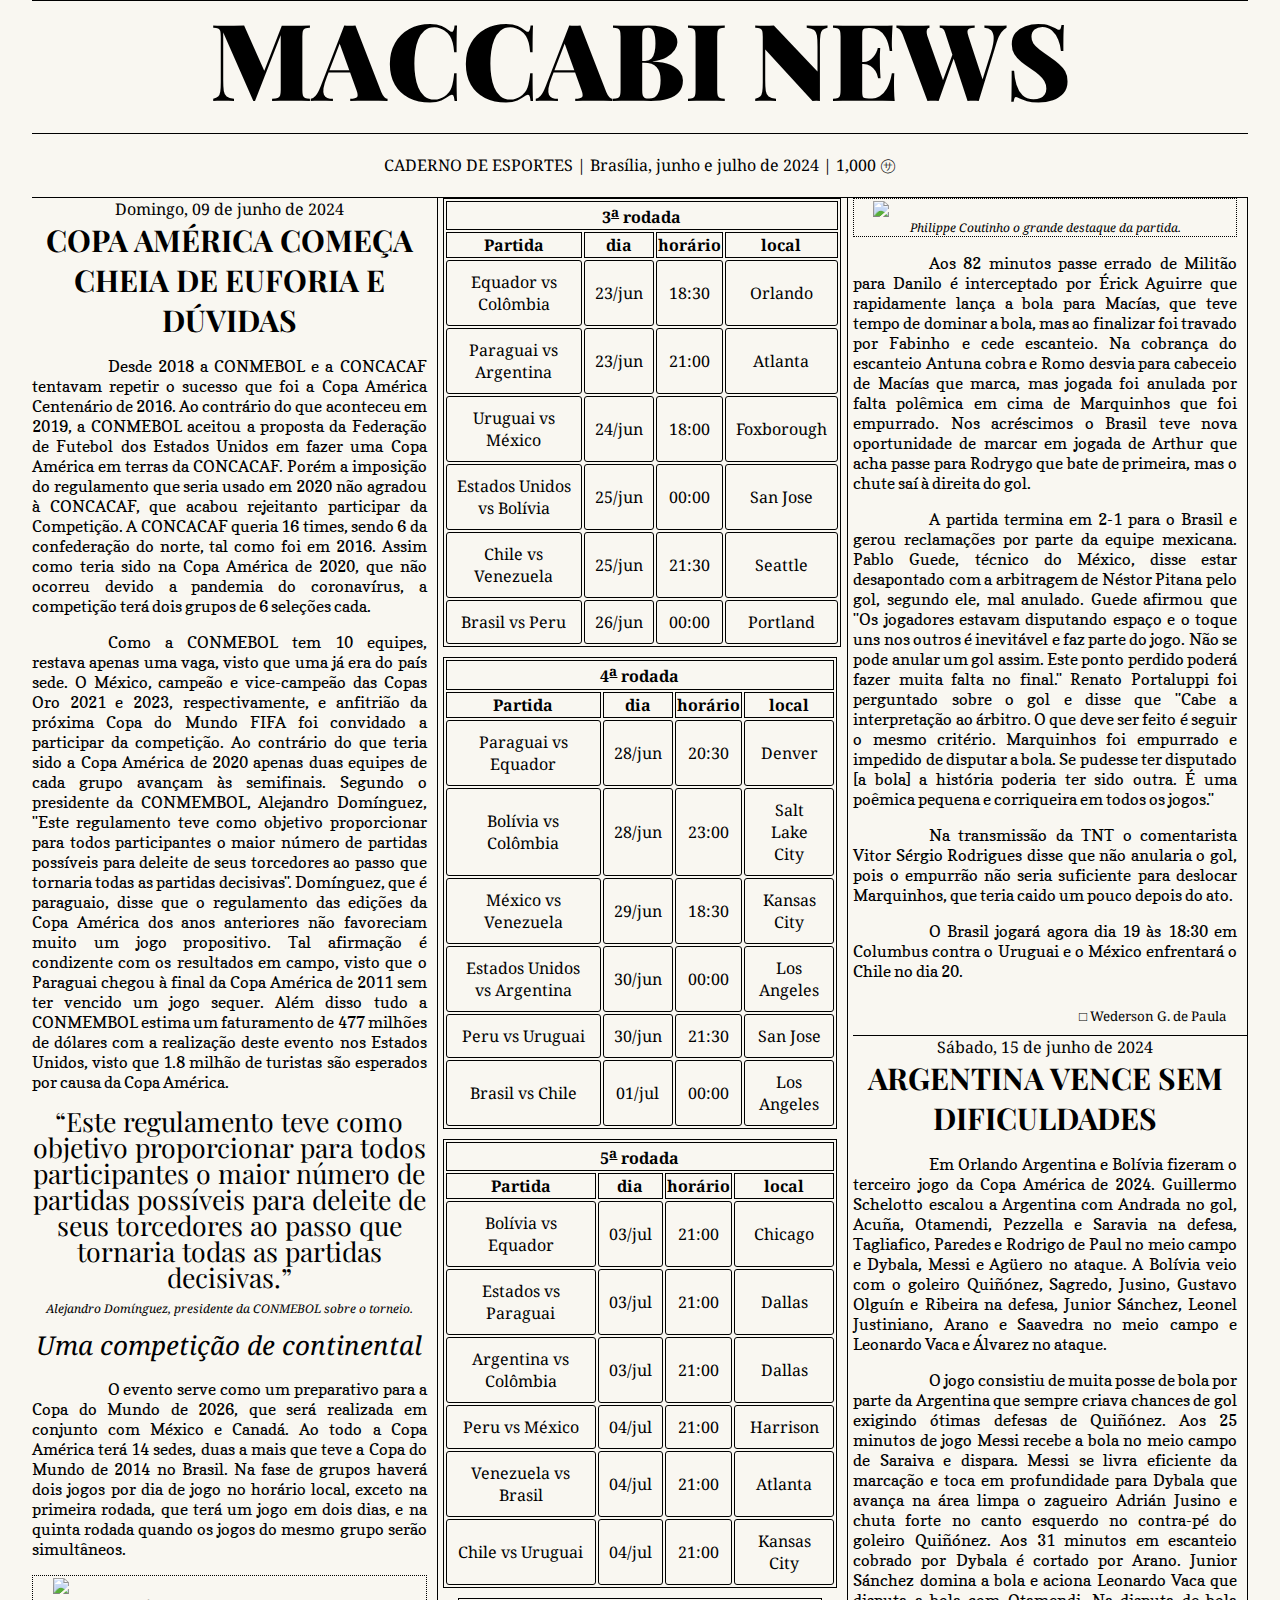
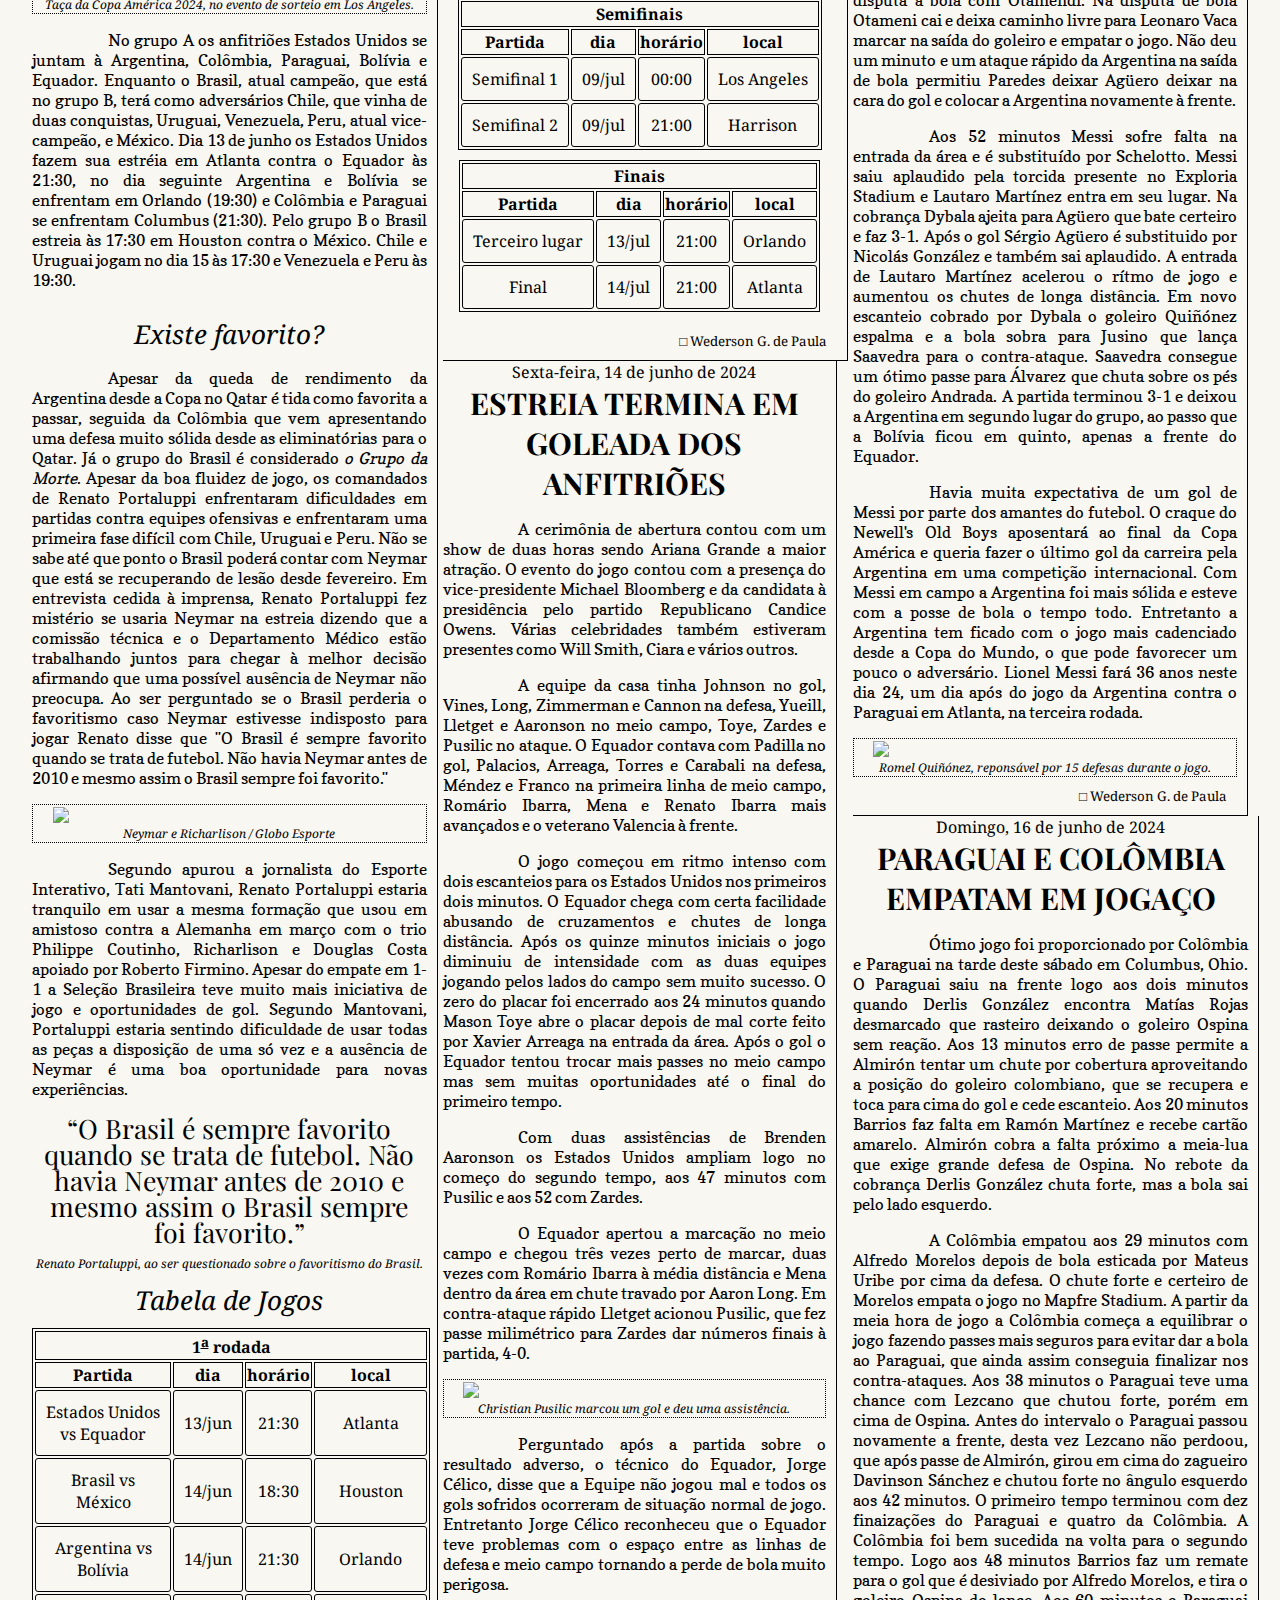
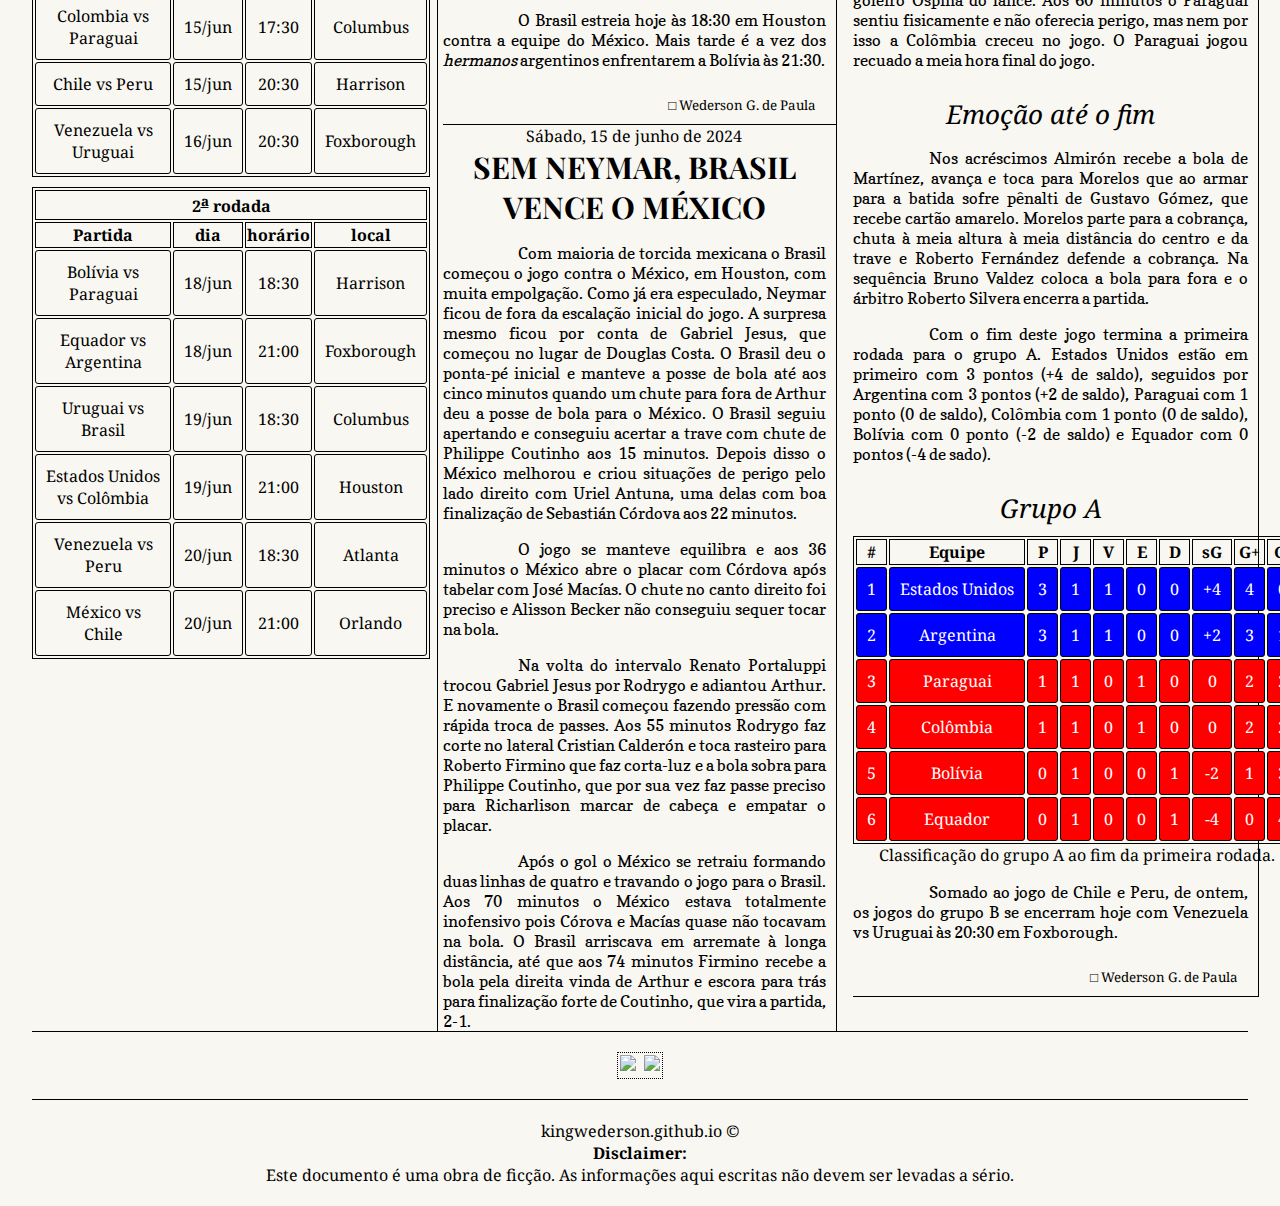
==== ca2024/index.html @ 911c8de2 "Add files via upload" ====
<!DOCTYPE html>
<html lang="pt-br">
<head>
    <meta charset="UTF-8">
    <meta name="viewport" content="width=device-width, initial-scale=1.0">
    <meta property="og:image" content="https://i.imgur.com/dNvrUEH.png">
    <title>Maccabi News</title>
    <link href="https://fonts.googleapis.com/css2?family=Special+Elite&display=swap" rel="stylesheet"><!--Texto Antigo-->
    <link href="https://fonts.googleapis.com/css2?family=Copse&display=swap" rel="stylesheet">
    <link href='https://fonts.googleapis.com/css?family=Playfair+Display:400,700,900,400italic,700italic,900italic|Droid+Serif:400,700,400italic,700italic' rel='stylesheet' type='text/css'>
    <link href="https://fonts.googleapis.com/css2?family=Lobster&display=swap" rel="stylesheet">
    <link href="ca2024.css?id=5" rel="stylesheet">
    <link href="sumula.css?id=2" rel="stylesheet">
    <link href="img.css?id=2" rel="stylesheet">
    <style>
        div#alerta{
            position:fixed;
            top:10%;
            left:5%;
            width:80%;
            font-size:20pt;
            background-color: red;
            font-family:'Arial';
            color:white;
            text-align:center;
            border-radius:20px;
            padding:5%;
        }
        div#caderno{
            columns: 360px;
        }
    </style>
    <link href='https://fonts.googleapis.com/css?family=Playfair+Display:400,700,900,400italic,700italic,900italic|Droid+Serif:400,700,400italic,700italic' rel='stylesheet' type='text/css'>
</head>
<body>
    <div class="nivelsup">
        <header>Maccabi News</header>
    </div>

    <div class="nivelsup">
        CADERNO DE ESPORTES | Brasília, junho e julho de 2024 | 1,000 &#13018;
    </div>

    <div id="alerta">
        Conecte-se a internet para conseguir visualizar corretamente o jornal. Sem conexão com a internet as imagens e estilos não estarão disponíveis.
    </div>

    <div class="nivelsup" id="caderno">
        <!--Copa América começa cheia de euforia e dúvidas-->
        <article>
            <div class="conjunto">
                <span class="date">Domingo, 09 de junho de 2024</span><br>
                <h1>Copa América começa cheia de euforia e dúvidas</h1>
                <p>Desde 2018 a CONMEBOL e a CONCACAF tentavam repetir o sucesso que foi a Copa América Centenário de 2016. Ao contrário do que aconteceu em 2019, a CONMEBOL aceitou a proposta da Federação de Futebol dos Estados Unidos em fazer uma Copa América em terras da CONCACAF. Porém a imposição do regulamento que seria usado em 2020 não agradou à CONCACAF, que acabou rejeitanto participar da Competição. A CONCACAF queria 16 times, sendo 6 da confederação do norte, tal como foi em 2016. Assim como teria sido na Copa América de 2020, que não ocorreu devido a pandemia do coronavírus, a competição terá dois grupos de 6 seleções cada.</p>
            </div>

            <p>Como a CONMEBOL tem 10 equipes, restava apenas uma vaga, visto que uma já era do país sede. O México, campeão e vice-campeão das Copas Oro 2021 e 2023, respectivamente, e anfitrião da próxima Copa do Mundo FIFA foi convidado a participar da competição. Ao contrário do que teria sido a Copa América de 2020 apenas duas equipes de cada grupo avançam às semifinais. Segundo o presidente da CONMEMBOL, Alejandro Domínguez, "Este regulamento teve como objetivo proporcionar para todos participantes o maior número de partidas possíveis para deleite de seus torcedores ao passo que tornaria todas as partidas decisivas". Domínguez, que é paraguaio, disse que o regulamento das edições da Copa América dos anos anteriores não favoreciam muito um jogo propositivo. Tal afirmação é condizente com os resultados em campo, visto que o Paraguai chegou à final da Copa América de 2011 sem ter vencido um jogo sequer. Além disso tudo a CONMEMBOL estima um faturamento de 477 milhões de dólares com a realização deste evento nos Estados Unidos, visto que 1.8 milhão de turistas são esperados por causa da Copa América.</p>
            <figure class="citacao">
                <q>Este regulamento teve como objetivo proporcionar para todos participantes o maior número de partidas possíveis para deleite de seus torcedores ao passo que tornaria todas as partidas decisivas.</q>
                <figcaption>Alejandro Domínguez, presidente da CONMEBOL sobre o torneio.</figcaption>
            </figure>

            <div class="conjunto">
                <h2>Uma competição de continental</h2>
                <p>O evento serve como um preparativo para a Copa do Mundo de 2026, que será realizada em conjunto com México e Canadá. Ao todo a Copa América terá 14 sedes, duas a mais que teve a Copa do Mundo de 2014 no Brasil. Na fase de grupos haverá dois jogos por dia de jogo no horário local, exceto na primeira rodada, que terá um jogo em dois dias, e na quinta rodada quando os jogos do mesmo grupo serão simultâneos.</p>
                    <figure>
                        <img src="https://encrypted-tbn0.gstatic.com/images?q=tbn%3AANd9GcSWKPi_ZiU5P4-3OIOoq5zBlzjet6YCXzhBKgv52qZoZqR9kkI6&usqp=CAU">
                        <figcaption>Taça da Copa América 2024, no evento de sorteio em Los Angeles.</figcaption>
                    </figure>
            </div>

                <p>No grupo A os anfitriões Estados Unidos se juntam à Argentina, Colômbia, Paraguai, Bolívia e Equador. Enquanto o Brasil, atual campeão, que está no grupo B, terá como adversários Chile, que vinha de duas conquistas, Uruguai, Venezuela, Peru, atual vice-campeão, e México. Dia 13 de junho os Estados Unidos fazem sua estréia em Atlanta contra o Equador às 21:30, no dia seguinte Argentina e Bolívia se enfrentam em Orlando (19:30) e Colômbia e Paraguai se enfrentam Columbus (21:30). Pelo grupo B o Brasil estreia às 17:30 em Houston contra o México. Chile e Uruguai jogam no dia 15 às 17:30 e Venezuela e Peru às 19:30.</p>

                <div class="conjunto">
                    <h2>Existe favorito?</h2>
                    <p>Apesar da queda de rendimento da Argentina desde a Copa no Qatar é tida como favorita a passar, seguida da Colômbia que vem apresentando uma defesa muito sólida desde as eliminatórias para o Qatar. Já o grupo do Brasil é considerado <i>o Grupo da Morte</i>. Apesar da boa fluidez de jogo, os comandados de Renato Portaluppi enfrentaram dificuldades em partidas contra equipes ofensivas e enfrentaram uma primeira fase difícil com Chile, Uruguai e Peru. Não se sabe até que ponto o Brasil poderá contar com Neymar que está se recuperando de lesão desde fevereiro. Em entrevista cedida à imprensa, Renato Portaluppi fez mistério se usaria Neymar na estreia dizendo que a comissão técnica e o Departamento Médico estão trabalhando juntos para chegar à melhor decisão afirmando que uma possível ausência de Neymar não preocupa. Ao ser perguntado se o Brasil perderia o favoritismo caso Neymar estivesse indisposto para jogar Renato disse que "O Brasil é sempre favorito quando se trata de futebol. Não havia Neymar antes de 2010 e mesmo assim o Brasil sempre foi favorito."</p>
                </div>
                
                <figure>
                    <img src="https://s2.glbimg.com/2GNQzn5QmTvwxjo2Qdvzfq_zQQw=/0x0:1297x1716/984x0/smart/filters:strip_icc()/s.glbimg.com/es/ge/f/original/2018/11/21/2018-11-20t202917z_344993060_rc196e94a540_rtrmadp_3_soccer-friendly-bra-cmr.jpg">
                    <figcaption>Neymar e Richarlison / Globo Esporte</figcaption>
                </figure>
                <p>Segundo apurou a jornalista do Esporte Interativo, Tati Mantovani, Renato Portaluppi estaria tranquilo em usar a mesma formação que usou em amistoso contra a Alemanha em março com o trio Philippe Coutinho, Richarlison e Douglas Costa apoiado por Roberto Firmino. Apesar do empate em 1-1 a Seleção Brasileira teve muito mais iniciativa de jogo e oportunidades de gol. Segundo Mantovani, Portaluppi estaria sentindo dificuldade de usar todas as peças a disposição de uma só vez e a ausência de Neymar é uma boa oportunidade para novas experiências.</p>
                <figure class="citacao">
                    <q>O Brasil é sempre favorito quando se trata de futebol. Não havia Neymar antes de 2010 e mesmo assim o Brasil sempre foi favorito.</q>
                    <figcaption>Renato Portaluppi, ao ser questionado sobre o favoritismo do Brasil.</figcaption>
                </figure>
                <h2>Tabela de Jogos</h2>
                <table>
                    <tr>
                        <th colspan="6">1<sup><u>a</u></sup> rodada</th>
                    </tr>
                    <tr>
                        <th>
                            Partida
                        </th>
                        <th>
                            dia
                        </th>
                        <th>
                            horário
                        </th>
                        <th>
                            local
                        </th>
                    </tr>
                    <tr>
                        <td title="4-0">
                            Estados&nbsp;Unidos vs Equador
                        </td>
                        <td>
                            13/jun
                        </td>
                        <td>
                            21:30
                        </td>
                        <td>
                            Atlanta
                        </td>
                    </tr>
                    <tr>
                        <td title="2-1">
                            Brasil vs México
                        </td>
                        <td>
                            14/jun
                        </td>
                        <td>
                            18:30
                        </td>
                        <td>
                            Houston
                        </td>
                    </tr>
                    <tr>
                        <td title="3-1">
                            Argentina vs Bolívia
                        </td>
                        <td>
                            14/jun
                        </td>
                        <td>
                            21:30
                        </td>
                        <td>
                            Orlando
                        </td>
                    </tr>
                    <tr>
                        <td title="2-2">
                            Colombia vs Paraguai
                        </td>
                        <td>
                            15/jun
                        </td>
                        <td>
                            17:30
                        </td>
                        <td>
                            Columbus
                        </td>
                    </tr>
                    <tr>
                        <td>
                            Chile vs Peru
                        </td>
                        <td>
                            15/jun
                        </td>
                        <td>
                            20:30
                        </td>
                        <td>
                            Harrison
                        </td>
                    </tr>
                    <tr>
                        <td>
                            Venezuela vs Uruguai
                        </td>
                        <td>
                            16/jun
                        </td>
                        <td>
                            20:30
                        </td>
                        <td>
                            Foxborough
                        </td>
                    </tr>
                </table>

                <table>
                    <tr>
                        <th colspan="6">2<sup><u>a</u></sup> rodada</th>
                    </tr>
                    <tr>
                        <th>
                            Partida
                        </th>
                        <th>
                            dia
                        </th>
                        <th>
                            horário
                        </th>
                        <th>
                            local
                        </th>
                    </tr>
                    <tr>
                        <td>
                            Bolívia vs Paraguai
                        </td>
                        <td>
                            18/jun
                        </td>
                        <td>
                            18:30
                        </td>
                        <td>
                            Harrison
                        </td>
                    </tr>
                    <tr>
                        <td>
                            Equador vs Argentina
                        </td>
                        <td>
                            18/jun
                        </td>
                        <td>
                            21:00
                        </td>
                        <td>
                            Foxborough
                        </td>
                    </tr>
                    <tr>
                        <td>
                            Uruguai vs Brasil
                        </td>
                        <td>
                            19/jun
                        </td>
                        <td>
                            18:30
                        </td>
                        <td>
                            Columbus
                        </td>
                    </tr>
                    <tr>
                        <td>
                            Estados&nbsp;Unidos vs Colômbia
                        </td>
                        <td>
                            19/jun
                        </td>
                        <td>
                            21:00
                        </td>
                        <td>
                            Houston
                        </td>
                    </tr>
                    <tr>
                        <td>
                            Venezuela vs Peru
                        </td>
                        <td>
                            20/jun
                        </td>
                        <td>
                            18:30
                        </td>
                        <td>
                            Atlanta
                        </td>
                    </tr>
                    <tr>
                        <td>
                            México vs Chile
                        </td>
                        <td>
                            20/jun
                        </td>
                        <td>
                            21:00
                        </td>
                        <td>
                            Orlando
                        </td>
                    </tr>
                </table>

                <table>
                    <tr>
                        <th colspan="6">3<sup><u>a</u></sup> rodada</th>
                    </tr>
                    <tr>
                        <th>
                            Partida
                        </th>
                        <th>
                            dia
                        </th>
                        <th>
                            horário
                        </th>
                        <th>
                            local
                        </th>
                    </tr>
                    <tr>
                        <td>
                            Equador vs Colômbia
                        </td>
                        <td>
                            23/jun
                        </td>
                        <td>
                            18:30
                        </td>
                        <td>
                            Orlando
                        </td>
                    </tr>
                    <tr>
                        <td>
                            Paraguai vs Argentina
                        </td>
                        <td>
                            23/jun
                        </td>
                        <td>
                            21:00
                        </td>
                        <td>
                            Atlanta
                        </td>
                    </tr>
                    <tr>
                        <td>
                            Uruguai vs México
                        </td>
                        <td>
                            24/jun
                        </td>
                        <td>
                            18:00
                        </td>
                        <td>
                            Foxborough
                        </td>
                    </tr>
                    <tr>
                        <td>
                            Estados&nbsp;Unidos vs Bolívia
                        </td>
                        <td>
                            25/jun
                        </td>
                        <td>
                            00:00
                        </td>
                        <td>
                            San Jose
                        </td>
                    </tr>
                    <tr>
                        <td>
                            Chile vs Venezuela
                        </td>
                        <td>
                            25/jun
                        </td>
                        <td>
                            21:30
                        </td>
                        <td>
                            Seattle
                        </td>
                    </tr>
                    <tr>
                        <td>
                            Brasil vs Peru
                        </td>
                        <td>
                            26/jun
                        </td>
                        <td>
                            00:00
                        </td>
                        <td>
                            Portland
                        </td>
                    </tr>
                </table>

                <table>
                    <tr>
                        <th colspan="6">4<sup><u>a</u></sup> rodada</th>
                    </tr>
                    <tr>
                        <th>
                            Partida
                        </th>
                        <th>
                            dia
                        </th>
                        <th>
                            horário
                        </th>
                        <th>
                            local
                        </th>
                    </tr>
                    <tr>
                        <td>
                            Paraguai vs Equador
                        </td>
                        <td>
                            28/jun
                        </td>
                        <td>
                            20:30
                        </td>
                        <td>
                            Denver
                        </td>
                    </tr>
                    <tr>
                        <td>
                            Bolívia vs Colômbia
                        </td>
                        <td>
                            28/jun
                        </td>
                        <td>
                            23:00
                        </td>
                        <td>
                            Salt Lake City
                        </td>
                    </tr>
                    <tr>
                        <td>
                            México vs Venezuela
                        </td>
                        <td>
                            29/jun
                        </td>
                        <td>
                            18:30
                        </td>
                        <td>
                            Kansas City
                        </td>
                    </tr>
                    <tr>
                        <td>
                            Estados&nbsp;Unidos vs Argentina
                        </td>
                        <td>
                            30/jun
                        </td>
                        <td>
                            00:00
                        </td>
                        <td>
                            Los Angeles
                        </td>
                    </tr>
                    <tr>
                        <td>
                            Peru vs Uruguai
                        </td>
                        <td>
                            30/jun
                        </td>
                        <td>
                            21:30
                        </td>
                        <td>
                            San Jose
                        </td>
                    </tr>
                    <tr>
                        <td>
                            Brasil vs Chile
                        </td>
                        <td>
                            01/jul
                        </td>
                        <td>
                            00:00
                        </td>
                        <td>
                            Los Angeles
                        </td>
                    </tr>
                </table>

                <table>
                    <tr>
                        <th colspan="6">5<sup><u>a</u></sup> rodada</th>
                    </tr>
                    <tr>
                        <th>
                            Partida
                        </th>
                        <th>
                            dia
                        </th>
                        <th>
                            horário
                        </th>
                        <th>
                            local
                        </th>
                    </tr>
                    <tr>
                        <td>
                            Bolívia vs Equador
                        </td>
                        <td>
                            03/jul
                        </td>
                        <td>
                            21:00
                        </td>
                        <td>
                            Chicago
                        </td>
                    </tr>
                    <tr>
                        <td>
                            Estados&nbsp;vs Paraguai
                        </td>
                        <td>
                            03/jul
                        </td>
                        <td>
                            21:00
                        </td>
                        <td>
                            Dallas
                        </td>
                    </tr>
                    <tr>
                        <td>
                            Argentina vs Colômbia
                        </td>
                        <td>
                            03/jul
                        </td>
                        <td>
                            21:00
                        </td>
                        <td>
                            Dallas
                        </td>
                    </tr>
                    <tr>
                        <td>
                            Peru vs México
                        </td>
                        <td>
                            04/jul
                        </td>
                        <td>
                            21:00
                        </td>
                        <td>
                            Harrison
                        </td>
                    </tr>
                    <tr>
                        <td>
                            Venezuela vs Brasil
                        </td>
                        <td>
                            04/jul
                        </td>
                        <td>
                            21:00
                        </td>
                        <td>
                            Atlanta
                        </td>
                    </tr>
                    <tr>
                        <td>
                            Chile vs Uruguai
                        </td>
                        <td>
                            04/jul
                        </td>
                        <td>
                            21:00
                        </td>
                        <td>
                            Kansas City
                        </td>
                    </tr>
                </table>

                <table>
                    <tr>
                        <th colspan="6">Semifinais</th>
                    </tr>
                    <tr>
                        <th>
                            Partida
                        </th>
                        <th>
                            dia
                        </th>
                        <th>
                            horário
                        </th>
                        <th>
                            local
                        </th>
                    </tr>
                    <tr>
                        <td>
                            Semifinal 1
                        </td>
                        <td>
                            09/jul
                        </td>
                        <td>
                            00:00
                        </td>
                        <td>
                            Los Angeles
                        </td>
                    </tr>
                    <tr>
                        <td>
                            Semifinal 2
                        </td>
                        <td>
                            09/jul
                        </td>
                        <td>
                            21:00
                        </td>
                        <td>
                            Harrison
                        </td>
                    </tr>
                </table>

                <table>
                    <tr>
                        <th colspan="6">Finais</th>
                    </tr>
                    <tr>
                        <th>
                            Partida
                        </th>
                        <th>
                            dia
                        </th>
                        <th>
                            horário
                        </th>
                        <th>
                            local
                        </th>
                    </tr>
                    <tr>
                        <td>
                            Terceiro lugar
                        </td>
                        <td>
                            13/jul
                        </td>
                        <td>
                            21:00
                        </td>
                        <td>
                            Orlando
                        </td>
                    </tr>
                    <tr>
                        <td>
                            Final
                        </td>
                        <td>
                            14/jul
                        </td>
                        <td>
                            21:00
                        </td>
                        <td>
                            Atlanta
                        </td>
                    </tr>
                </table>
                <assina>&square; Wederson G. de Paula</assina>
            
        </article>
        
        <!--Estreia termina em goleada para os anfitriões-->
        <article>
            <div class="conjunto">
                <span class="date">Sexta-feira, 14 de junho de 2024</span><br>
                <h1>Estreia termina em goleada dos anfitriões</h1>
                <p>A cerimônia de abertura contou com um show de duas horas sendo Ariana Grande a maior atração. O evento do jogo contou com a presença do vice-presidente Michael Bloomberg e da candidata à presidência pelo partido Republicano Candice Owens. Várias celebridades também estiveram presentes como Will Smith, Ciara e vários outros.</p>
            </div>
            <p>A equipe da casa tinha Johnson no gol, Vines, Long, Zimmerman e Cannon na defesa, Yueill, Lletget e Aaronson no meio campo, Toye, Zardes e Pusilic no ataque. O Equador contava com Padilla no gol, Palacios, Arreaga, Torres e Carabali na defesa, Méndez e Franco na primeira linha de meio campo, Romário Ibarra, Mena e Renato Ibarra mais avançados e o veterano Valencia à frente.</p>
            <p>O jogo começou em ritmo intenso com dois escanteios para os Estados Unidos nos primeiros dois minutos. O Equador chega com certa facilidade abusando de cruzamentos e chutes de longa distância. Após os quinze minutos iniciais o jogo diminuiu de intensidade com as duas equipes jogando pelos lados do campo sem muito sucesso. O zero do placar foi encerrado aos 24 minutos quando Mason Toye abre o placar depois de mal corte feito por Xavier Arreaga na entrada da área. Após o gol o Equador tentou trocar mais passes no meio campo mas sem muitas oportunidades até o final do primeiro tempo.</p>
            <p>Com duas assistências de Brenden Aaronson os Estados Unidos ampliam logo no começo do segundo tempo, aos 47 minutos com Pusilic e aos 52 com Zardes.</p>
            <p>O Equador apertou a marcação no meio campo e chegou três vezes perto de marcar, duas vezes com Romário Ibarra à média distância e Mena dentro da área em chute travado por Aaron Long. Em contra-ataque rápido Lletget acionou Pusilic, que fez passe milimétrico para Zardes dar números finais à partida, 4-0.</p>
            <figure>
                <img src="https://gmsrp.cachefly.net/images/19/03/23/ebe920260b04a564fc29164418af4e96/690.jpg">
                <figcaption>Christian Pusilic marcou um gol e deu uma assistência.</figcaption>
            </figure>
            <p>Perguntado após a partida sobre o resultado adverso, o técnico do Equador, Jorge Célico, disse que a Equipe não jogou mal e todos os gols sofridos ocorreram de situação normal de jogo. Entretanto Jorge Célico reconheceu que o Equador teve problemas com o espaço entre as linhas de defesa e meio campo tornando a perde de bola muito perigosa.</p>
            <p>O Brasil estreia hoje às 18:30 em Houston contra a equipe do México. Mais tarde é a vez dos <i>hermanos</i> argentinos enfrentarem a Bolívia às 21:30.</p>
            <assina>&square; Wederson G. de Paula</assina>
        </article>
        
        <!--Sem Neymar, Brasil vence o México-->
        <article>
            <div class="conjunto">
                <span class="date">Sábado, 15 de junho de 2024</span><br>
                <h1>Sem Neymar, Brasil vence o México</h1>
                <p>Com maioria de torcida mexicana o Brasil começou o jogo contra o México, em Houston, com muita empolgação. Como já era especulado, Neymar ficou de fora da escalação inicial do jogo. A surpresa mesmo ficou por conta de Gabriel Jesus, que começou no lugar de Douglas Costa. O Brasil deu o ponta-pé inicial e manteve a posse de bola até aos cinco minutos quando um chute para fora de Arthur deu a posse de bola para o México. O Brasil seguiu apertando e conseguiu acertar a trave com chute de Philippe Coutinho aos 15 minutos. Depois disso o México melhorou e criou situações de perigo pelo lado direito com Uriel Antuna, uma delas com boa finalização de Sebastián Córdova aos 22 minutos.</p>
            </div>
                <p>O jogo se manteve equilibra e aos 36 minutos o México abre o placar com Córdova após tabelar com José Macías. O chute no canto direito foi preciso e Alisson Becker não conseguiu sequer tocar na bola.</p>
                <p>Na volta do intervalo Renato Portaluppi trocou Gabriel Jesus por Rodrygo e adiantou Arthur. E novamente o Brasil começou fazendo pressão com rápida troca de passes. Aos 55 minutos Rodrygo faz corte no lateral Cristian Calderón e toca rasteiro para Roberto Firmino que faz corta-luz e a bola sobra para Philippe Coutinho, que por sua vez faz passe preciso para Richarlison marcar de cabeça e empatar o placar.</p>
                <p>Após o gol o México se retraiu formando duas linhas de quatro e travando o jogo para o Brasil. Aos 70 minutos o México estava totalmente inofensivo pois Córova e Macías quase não tocavam na bola. O Brasil arriscava em arremate à longa distância, até que aos 74 minutos Firmino recebe a bola pela direita vinda de Arthur e escora para trás para finalização forte de Coutinho, que vira a partida, 2-1.</p>
            <figure>
                <img src="https://www.hojeemdia.com.br/polopoly_fs/1.419323.1560523997!/image/image.jpeg_gen/derivatives/landscape_300/image.jpeg">
                <figcaption>Philippe Coutinho o grande destaque da partida.</figcaption>
            </figure>
            <p>Aos 82 minutos passe errado de Militão para Danilo é interceptado por Érick Aguirre que rapidamente lança a bola para Macías, que teve tempo de dominar a bola, mas ao finalizar foi travado por Fabinho e cede escanteio. Na cobrança do escanteio Antuna cobra e Romo desvia para cabeceio de Macías que marca, mas jogada foi anulada por falta polêmica em cima de Marquinhos que foi empurrado. Nos acréscimos o Brasil teve nova oportunidade de marcar em jogada de Arthur que acha passe para Rodrygo que bate de primeira, mas o chute saí à direita do gol.</p>
            <p>A partida termina em 2-1 para o Brasil e gerou reclamações por parte da equipe mexicana. Pablo Guede, técnico do México, disse estar desapontado com a arbitragem de Néstor Pitana pelo gol, segundo ele, mal anulado. Guede afirmou que "Os jogadores estavam disputando espaço e o toque uns nos outros é inevitável e faz parte do jogo. Não se pode anular um gol assim. Este ponto perdido poderá fazer muita falta no final." Renato Portaluppi foi perguntado sobre o gol e disse que "Cabe a interpretação ao árbitro. O que deve ser feito é seguir o mesmo critério. Marquinhos foi empurrado e impedido de disputar a bola. Se pudesse ter disputado [a bola] a história poderia ter sido outra. É uma poêmica pequena e corriqueira em todos os jogos."</p>
            <p>Na transmissão da TNT o comentarista Vitor Sérgio Rodrigues disse que não anularia o gol, pois o empurrão não seria suficiente para deslocar Marquinhos, que teria caido um pouco depois do ato.</p>
            <p>O Brasil jogará agora dia 19 às 18:30 em Columbus contra o Uruguai e o México enfrentará o Chile no dia 20.</p>
            
            <assina>&square; Wederson G. de Paula</assina>
        </article>

        <!--Argentina goleia sem sustos-->
        <article>
            <div class="conjunto">
                <span class="date">Sábado, 15 de junho de 2024</span><br>
                <h1>Argentina vence sem dificuldades</h1>
                <p>Em Orlando Argentina e Bolívia fizeram o terceiro jogo da Copa América de 2024. Guillermo Schelotto escalou a Argentina com Andrada no gol, Acuña, Otamendi, Pezzella e Saravia na defesa, Tagliafico, Paredes e Rodrigo de Paul no meio campo e Dybala, Messi e Agüero no ataque. A Bolívia veio com o goleiro Quiñónez, Sagredo, Jusino, Gustavo Olguín e Ribeira na defesa, Junior Sánchez, Leonel Justiniano, Arano e Saavedra no meio campo e Leonardo Vaca e Álvarez no ataque.</p>
            </div>
            <p>O jogo consistiu de muita posse de bola por parte da Argentina que sempre criava chances de gol exigindo ótimas defesas de Quiñónez. Aos 25 minutos de jogo Messi recebe a bola no meio campo de Saraiva e dispara. Messi se livra eficiente da marcação e toca em profundidade para Dybala que avança na área limpa o zagueiro Adrián Jusino e chuta forte no canto esquerdo no contra-pé do goleiro Quiñónez. Aos 31 minutos em escanteio cobrado por Dybala é cortado por Arano. Junior Sánchez domina a bola e aciona Leonardo Vaca que disputa a bola com Otamendi. Na disputa de bola Otameni cai e deixa caminho livre para Leonaro Vaca marcar na saída do goleiro e empatar o jogo. Não deu um minuto e um ataque rápido da Argentina na saída de bola permitiu Paredes deixar Agüero deixar na cara do gol e colocar a Argentina novamente à frente.</p>
            <p>Aos 52 minutos Messi sofre falta na entrada da área e é substituído por Schelotto. Messi saiu aplaudido pela torcida presente no Exploria Stadium e Lautaro Martínez entra em seu lugar. Na cobrança Dybala ajeita para Agüero que bate certeiro e faz 3-1. Após o gol Sérgio Agüero é substituido por Nicolás González e também sai aplaudido. A entrada de Lautaro Martínez acelerou o rítmo de jogo e aumentou os chutes de longa distância. Em novo escanteio cobrado por Dybala o goleiro Quiñónez espalma e a bola sobra para Jusino que lança Saavedra para o contra-ataque. Saavedra consegue um ótimo passe para Álvarez que chuta sobre os pés do goleiro Andrada. A partida terminou 3-1 e deixou a Argentina em segundo lugar do grupo, ao passo que a Bolívia ficou em quinto, apenas a frente do Equador.</p>
            <p>Havia muita expectativa de um gol de Messi por parte dos amantes do futebol. O craque do Newell's Old Boys aposentará ao final da Copa América e queria fazer o último gol da carreira pela Argentina em uma competição internacional. Com Messi em campo a Argentina foi mais sólida e esteve com a posse de bola o tempo todo. Entretanto a Argentina tem ficado com o jogo mais cadenciado desde a Copa do Mundo, o que pode favorecer um pouco o adversário. Lionel Messi fará 36 anos neste dia 24, um dia após do jogo da Argentina contra o Paraguai em Atlanta, na terceira rodada.</p>
            <figure>
                <img src="https://www.boliviaentusmanos.com/noticias/images/images-jun9-00022.jpg">
                <figcaption>Romel Quiñónez, reponsável por 15 defesas durante o jogo.</figcaption>
            </figure>
            
            <assina>&square; Wederson G. de Paula</assina>
        </article>
        <!--Paraguai e Colômbia empatam em jogaço-->
        <article>
            <div class="conjunto">
                <span class="date">Domingo, 16 de junho de 2024</span><br>
                <h1>Paraguai e Colômbia empatam em jogaço</h1>
                <p>Ótimo jogo foi proporcionado por Colômbia e Paraguai na tarde deste sábado em Columbus, Ohio. O Paraguai saiu na frente logo aos dois minutos quando Derlis González encontra Matías Rojas desmarcado que rasteiro deixando o goleiro Ospina sem reação. Aos 13 minutos erro de passe permite a Almirón tentar um chute por cobertura aproveitando a posição do goleiro colombiano, que se recupera e toca para cima do gol e cede escanteio. Aos 20 minutos Barrios faz falta em Ramón Martínez e recebe cartão amarelo. Almirón cobra a falta próximo a meia-lua que exige grande defesa de Ospina. No rebote da cobrança Derlis González chuta forte, mas a bola sai pelo lado esquerdo.</p>
            </div>
            <p>A Colômbia empatou aos 29 minutos com Alfredo Morelos depois de bola esticada por Mateus Uribe por cima da defesa. O chute forte e certeiro de Morelos empata o jogo no Mapfre Stadium. A partir da meia hora de jogo a Colômbia começa a equilibrar o jogo fazendo passes mais seguros para evitar dar a bola ao Paraguai, que ainda assim conseguia finalizar nos contra-ataques. Aos 38 minutos o Paraguai teve uma chance com Lezcano que chutou forte, porém em cima de Ospina. Antes do intervalo o Paraguai passou novamente a frente, desta vez Lezcano não perdoou, que  após passe de Almirón, girou em cima do zagueiro Davinson Sánchez e chutou forte no ângulo esquerdo aos 42 minutos. O primeiro tempo terminou com dez finaizações do Paraguai e quatro da Colômbia. A Colômbia foi bem sucedida na volta para o segundo tempo. Logo aos 48 minutos Barrios faz um remate para o gol que é desiviado por Alfredo Morelos, e tira o goleiro Ospina do lance. Aos 60 minutos o Paraguai sentiu fisicamente e não oferecia perigo, mas nem por isso a Colômbia creceu no jogo. O Paraguai jogou recuado a meia hora final do jogo.</p>

            <div class="conjunto">
                <h2>Emoção até o fim</h2>
                <p>Nos acréscimos Almirón recebe a bola de Martínez, avança e toca para Morelos que ao armar para a batida sofre pênalti de Gustavo Gómez, que recebe cartão amarelo. Morelos parte para a cobrança, chuta à meia altura à meia distância do centro e da trave e Roberto Fernández defende a cobrança. Na sequência Bruno Valdez coloca a bola para fora e o árbitro Roberto Silvera encerra a partida.</p>
            </div>

            <p>Com o fim deste jogo termina a primeira rodada para o grupo A. Estados Unidos estão em primeiro com 3 pontos (+4 de saldo), seguidos por Argentina com 3 pontos (+2 de saldo), Paraguai com 1 ponto (0 de saldo), Colômbia com 1 ponto (0 de saldo), Bolívia com 0 ponto (-2 de saldo) e Equador com 0 pontos (-4 de sado).</p>
            <table class="quali">
                <h2>Grupo A</h2>
                <caption>Classificação do grupo A ao fim da primeira rodada.</caption>
                <tr>
                    <th style="width:7px;">#</th>
                    <th>Equipe</th>
                    <th>P</th>
                    <th>J</th>
                    <th>V</th>
                    <th>E</th>
                    <th>D</th>
                    <th>sG</th>
                    <th>G+</th>
                    <th>G-</th>
                </tr>
                <tr>
                    <td><!--Posição--></td>
                    <td>Estados&nbsp;Unidos</td>
                    <td>3</td><!--pontos-->
                    <td>1</td><!--jogos-->
                    <td>1</td><!--vitórias-->
                    <td>0</td><!--empates-->
                    <td>0</td><!--derrotas-->
                    <td>+4</td><!--saldo-->
                    <td>4</td><!--gols pró-->
                    <td>0</td><!--gols contra-->
                </tr>
                <tr>
                    <td><!--Posição--></td><!--Posição-->
                    <td>Argentina</td>
                    <td>3</td><!--pontos-->
                    <td>1</td><!--jogos-->
                    <td>1</td><!--vitórias-->
                    <td>0</td><!--empates-->
                    <td>0</td><!--derrotas-->
                    <td>+2</td><!--saldo-->
                    <td>3</td><!--gols pró-->
                    <td>1</td><!--gols contra-->
                </tr>
                <tr>
                    <td><!--Posição--></td>
                    <td>Paraguai</td>
                    <td>1</td><!--pontos-->
                    <td>1</td><!--jogos-->
                    <td>0</td><!--vitórias-->
                    <td>1</td><!--empates-->
                    <td>0</td><!--derrotas-->
                    <td>0</td><!--saldo-->
                    <td>2</td><!--gols pró-->
                    <td>2</td><!--gols contra-->
                </tr>
                <tr>
                    <td><!--Posição--></td>
                    <td>Colômbia</td>
                    <td>1</td><!--pontos-->
                    <td>1</td><!--jogos-->
                    <td>0</td><!--vitórias-->
                    <td>1</td><!--empates-->
                    <td>0</td><!--derrotas-->
                    <td>0</td><!--saldo-->
                    <td>2</td><!--gols pró-->
                    <td>2</td><!--gols contra-->
                </tr>
                <tr>
                    <td><!--Posição--></td>
                    <td>Bolívia</td>
                    <td>0</td><!--pontos-->
                    <td>1</td><!--jogos-->
                    <td>0</td><!--vitórias-->
                    <td>0</td><!--empates-->
                    <td>1</td><!--derrotas-->
                    <td>-2</td><!--saldo-->
                    <td>1</td><!--gols pró-->
                    <td>3</td><!--gols contra-->
                </tr>
                <tr>
                    <td><!--Posição--></td>
                    <td>Equador</td>
                    <td>0</td><!--pontos-->
                    <td>1</td><!--jogos-->
                    <td>0</td><!--vitórias-->
                    <td>0</td><!--empates-->
                    <td>1</td><!--derrotas-->
                    <td>-4</td><!--saldo-->
                    <td>0</td><!--gols pró-->
                    <td>4</td><!--gols contra-->
                </tr>
            </table>

            <p>Somado ao jogo de Chile e Peru, de ontem, os jogos do grupo B se encerram hoje com Venezuela vs Uruguai às 20:30 em Foxborough.</p>

            <assina>&square; Wederson G. de Paula</assina>
        </article>

    </div><!--FIM DO CADERNO-->
    
    <div class="nivelsup" id="propaganda">
        <figure>
            <img src="https://kingwederson.github.io/nana/armazem.png">
            <img src="http://resalt.com.br/resalt4mini.png">
        </figure>
    </div>

    <div class="nivelsup" id="propaganda">
        kingwederson.github.io &copy;<br>
        <b>Disclaimer:</b><br>
        Este documento é uma obra de ficção. As informações aqui escritas não devem ser levadas a sério.
    </div>
</body>
</html>
---- ca2024/ca2024.css ----
body{
    font-family: 'Droid Serif', serif;
    /*max-width:480px;*/
    margin:auto;
    max-width:95%;
    background-color: #f9f7f1;
}
div#alerta{
    display:none;
}
div.nivelsup{
    border-top:1px solid black;
    text-align: center;
    padding:20px 0px;
}
div#caderno{
    padding:0px;
    min-height: 300px;
    columns: 300px;
}

article,div.artigo{
    padding-right:10px;
    float:left;
    border-right:1px solid black;
    border-bottom:solid 1px black;
    max-width:100%;
}

div.artigo div.conjunto{
    break-inside: avoid-column;
    -webkit-column-break-inside: avoid;
    -moz-column-break-inside: avoid;
    -o-column-break-inside:avoid;
    -ms-column-break-inside:avoid;
    margin:0px;
    padding:0px;
}

div#propaganda{
    vertical-align: center;
    text-align:center;
    float:none;
}
div#propaganda figure{
    display:inline-block;
}
div#propaganda img{
    max-height: 100px;
    display:inline-block;
}

header{
    font-family: 'Playfair Display', serif;
    font-weight: 900;
    font-size: 80pt;
    text-transform: uppercase;
    display: inline-block;
    line-height: 72px;
    margin-bottom: 20px;
}

@media (max-width: 1000px) {
    header{
        font-size: 60pt;
    }
    img#logo{
        display:none;
    }
}

@media (max-width: 500px) {
    header{
        font-size: 40pt;
    }
    img#logo{
        display:none;
    }
}

h1,h2,h3,h4,h5,h6{
    text-align: center;
    padding: 10px 0;
    break-inside: avoid-column;
    -webkit-column-break-inside: avoid;
    -moz-column-break-inside: avoid;
}

h1{
    line-height: normal;
    font-family: 'Playfair Display', serif;
    display: initial;
    font-weight: 700;
    font-size: 30px;
    text-transform: uppercase;
    margin: 20px auto 0px auto;
}

h2{
    font-weight: 400;
    font-style: italic;
    font-size: 26px;
    box-sizing: border-box;
    margin: 0 auto -10px auto;
}

p{
    text-align:justify;
    text-indent: 2cm;
    font-family: 'Copse';/*'Special Elite', serif;*/
    orphans: 2;
}
img{
    max-width: 90%;
    display:block;
    float:none;
    margin:2px;
    padding:2px;
    filter:grayscale(0%);
    margin:auto;
}
img#logo{
    display:inline-block;
    max-height: 100px;
    filter:grayscale(0%)
}
figure{
    display:block;
    margin:auto;
    max-width:100%;
    border:dotted 1px black;
    break-inside: avoid-column;
    -webkit-column-break-inside: avoid;
    -moz-column-break-inside: avoid;
}
figure.citacao{
    border:none;
}
figcaption{
	font-style: italic;
	font-size: 12px;
}
q{
    font-family: 'Playfair Display', serif;
    font-size: 20pt;
    line-height: 26px;
    /*font-style: italic;*/
    text-align: center;
    font-weight: 400;
    display: block;
    margin: 10px 0 10px 0;
}
table,th,td{
    border:solid 1px black;
    margin:10px auto;
    caption-side: bottom;
    break-inside: avoid-column;
    -webkit-column-break-inside: avoid;
    -moz-column-break-inside: avoid;
    -o-column-break-inside:avoid;
    -ms-column-break-inside:avoid;
    max-width:100%;
}
a{
    text-decoration: none;
}
assina{
    text-align: right !important;
    float:right;
    font-size:10pt;
    padding:10px;
}
---- ca2024/sumula.css ----
div#alerta{
    display:none;
}
table.quali tr:nth-child(2) td,table.quali tr:nth-child(3) td{
    background: blue;
    color:white;
}
table.quali tr:nth-child(4) td,
table.quali tr:nth-child(5) td,
table.quali tr:nth-child(6) td,
table.quali tr:nth-child(7) td{
    background: red;
    color:white;
}
table.quali tr:nth-child(2) td:nth-child(1)::after{
    content: '1';
}
table.quali tr:nth-child(3) td:nth-child(1)::after{
    content: '2';
}
table.quali tr:nth-child(4) td:nth-child(1)::after{
    content: '3';
}
table.quali tr:nth-child(5) td:nth-child(1)::after{
    content: '4';
}
table.quali tr:nth-child(6) td:nth-child(1)::after{
    content: '5';
}
table.quali tr:nth-child(7) td:nth-child(1)::after{
    content: '6';
}
td{
    border:1px solid black;
    padding:10px;
    border-radius: 3px;
}
---- ca2024/img.css ----
img.argentina{
    content: url("https://upload.wikimedia.org/wikipedia/commons/thumb/1/1a/Flag_of_Argentina.svg/20px-Flag_of_Argentina.svg.png");
}
img.bolivia{
    content: url("https://upload.wikimedia.org/wikipedia/commons/thumb/4/48/Flag_of_Bolivia.svg/20px-Flag_of_Bolivia.svg.png");
}
img.brasil{
    content: url("https://upload.wikimedia.org/wikipedia/commons/thumb/0/05/Flag_of_Brazil.svg/22px-Flag_of_Brazil.svg.png");
}
img.chile{
    content: url("https://upload.wikimedia.org/wikipedia/commons/thumb/7/78/Flag_of_Chile.svg/20px-Flag_of_Chile.svg.png");
}
img.colombia{
    content:url("https://upload.wikimedia.org/wikipedia/commons/thumb/2/21/Flag_of_Colombia.svg/20px-Flag_of_Colombia.svg.png");
}
img.equador{
    content: url("https://upload.wikimedia.org/wikipedia/commons/thumb/e/e8/Flag_of_Ecuador.svg/20px-Flag_of_Ecuador.svg.png");
}
img.eua{
    content:url("https://upload.wikimedia.org/wikipedia/commons/thumb/a/a4/Flag_of_the_United_States.svg/20px-Flag_of_the_United_States.svg.png");
}
img.mexico{
    content:url("https://upload.wikimedia.org/wikipedia/commons/thumb/f/fc/Flag_of_Mexico.svg/20px-Flag_of_Mexico.svg.png");
}
img.paraguai{
    content:url("https://upload.wikimedia.org/wikipedia/commons/thumb/2/27/Flag_of_Paraguay.svg/20px-Flag_of_Paraguay.svg.png");
}
img.peru{
    content:url("https://upload.wikimedia.org/wikipedia/commons/thumb/c/cf/Flag_of_Peru.svg/20px-Flag_of_Peru.svg.png");
}
img.uruguai{
    content: url("https://upload.wikimedia.org/wikipedia/commons/thumb/f/fe/Flag_of_Uruguay.svg/20px-Flag_of_Uruguay.svg.png");
}
img.venezuela{
    content: url("https://upload.wikimedia.org/wikipedia/commons/thumb/0/06/Flag_of_Venezuela.svg/20px-Flag_of_Venezuela.svg.png");
}
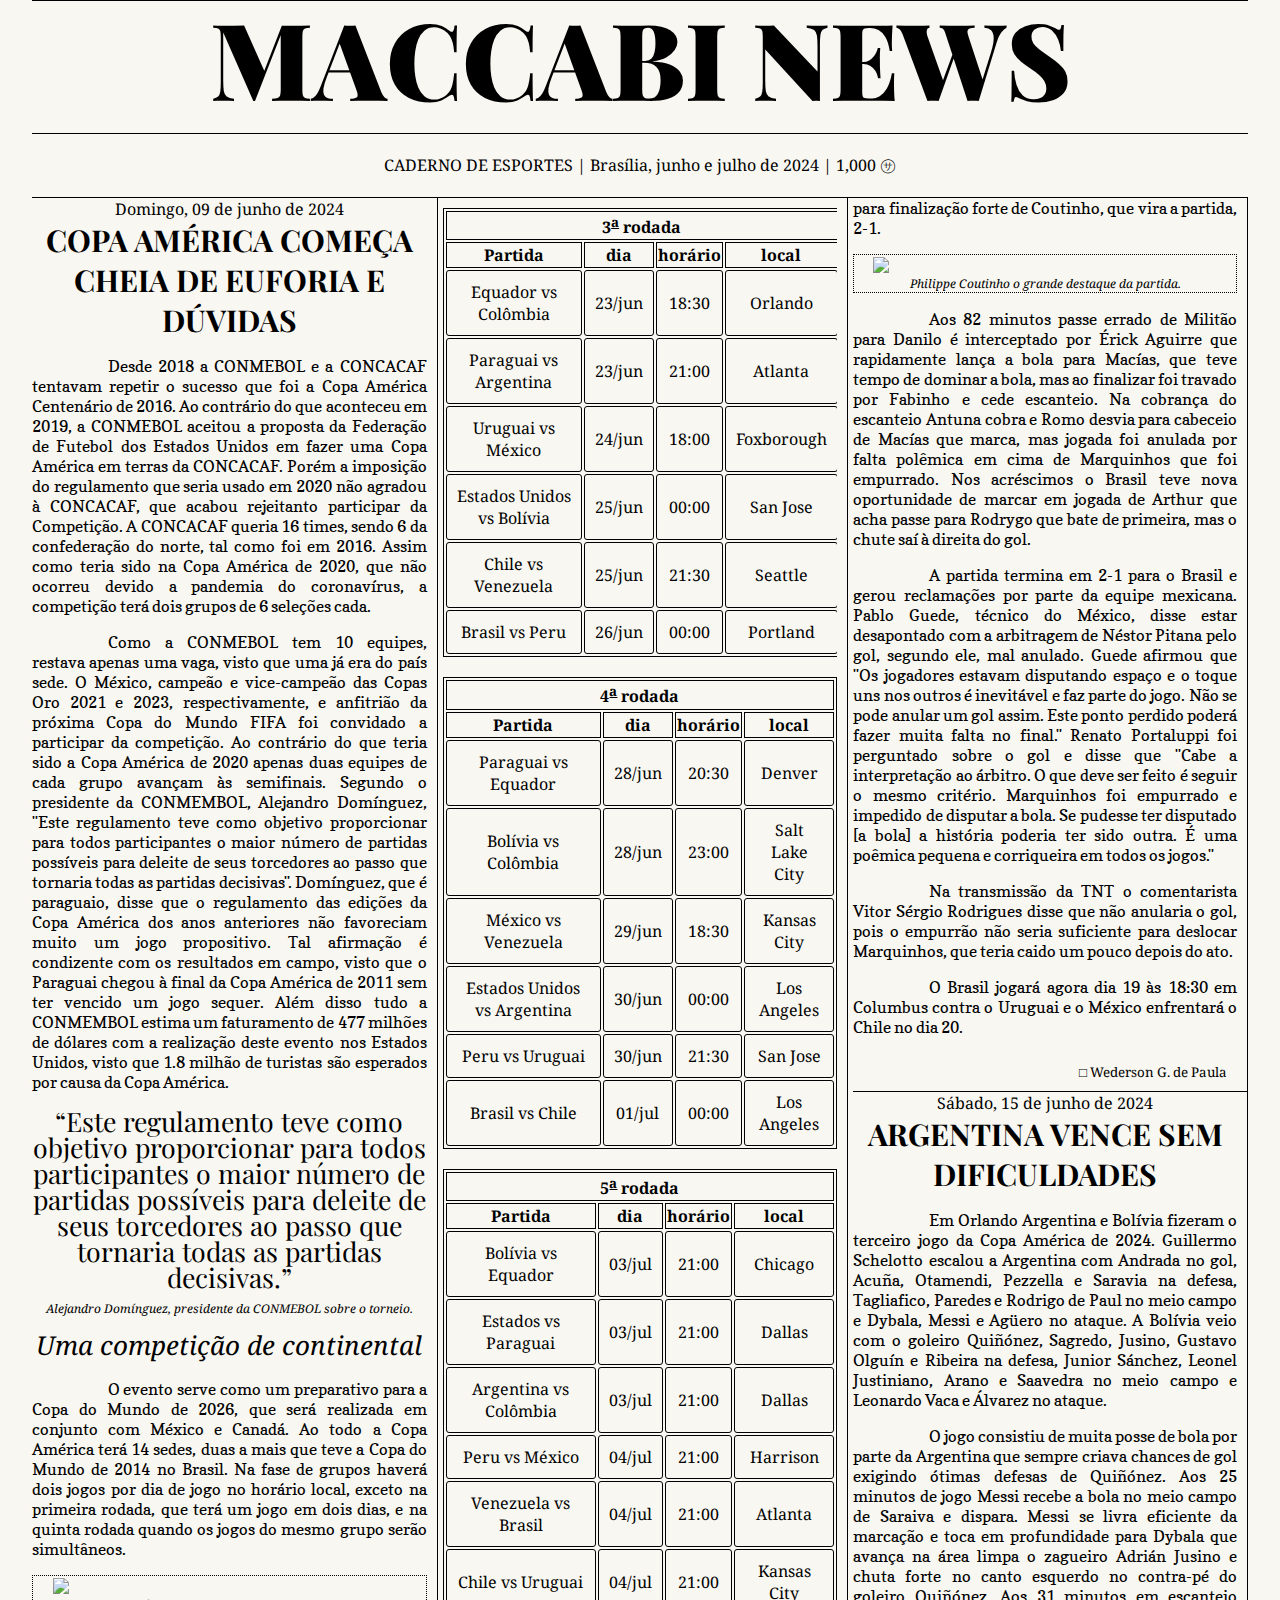
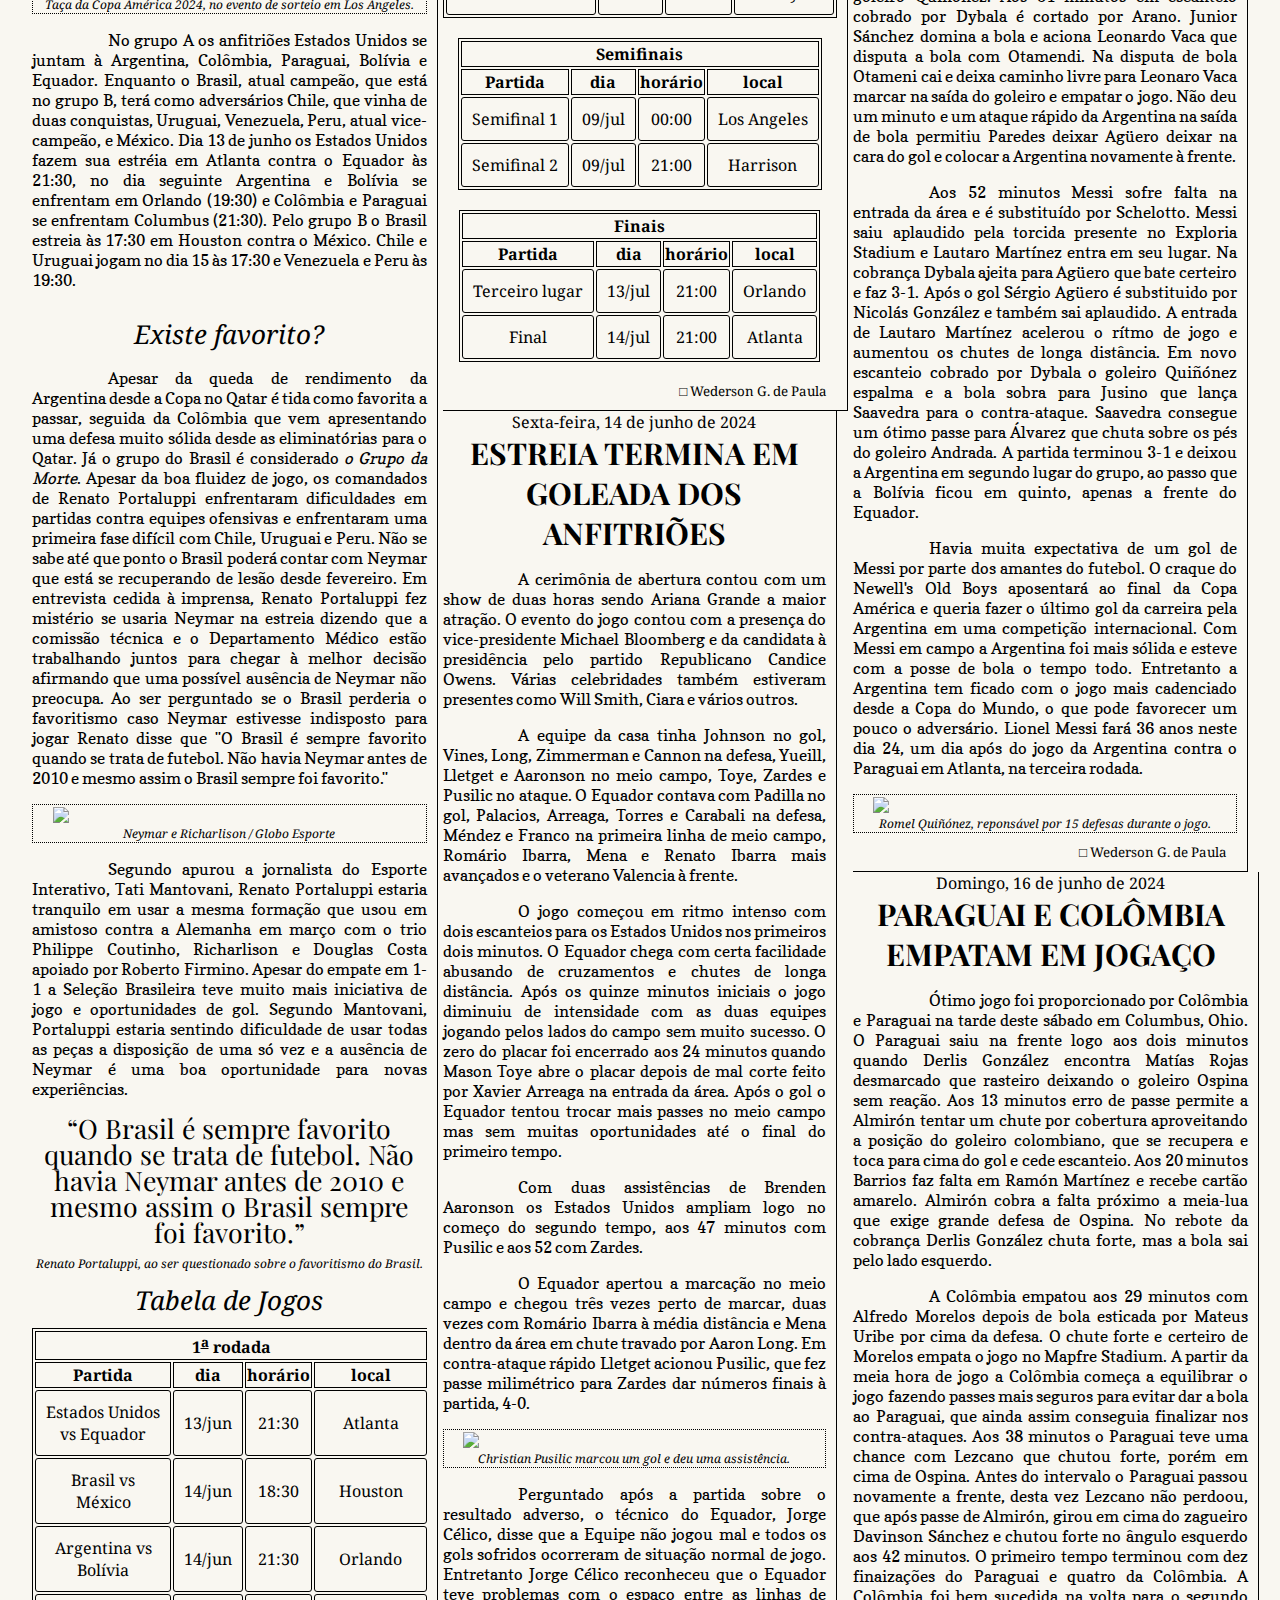
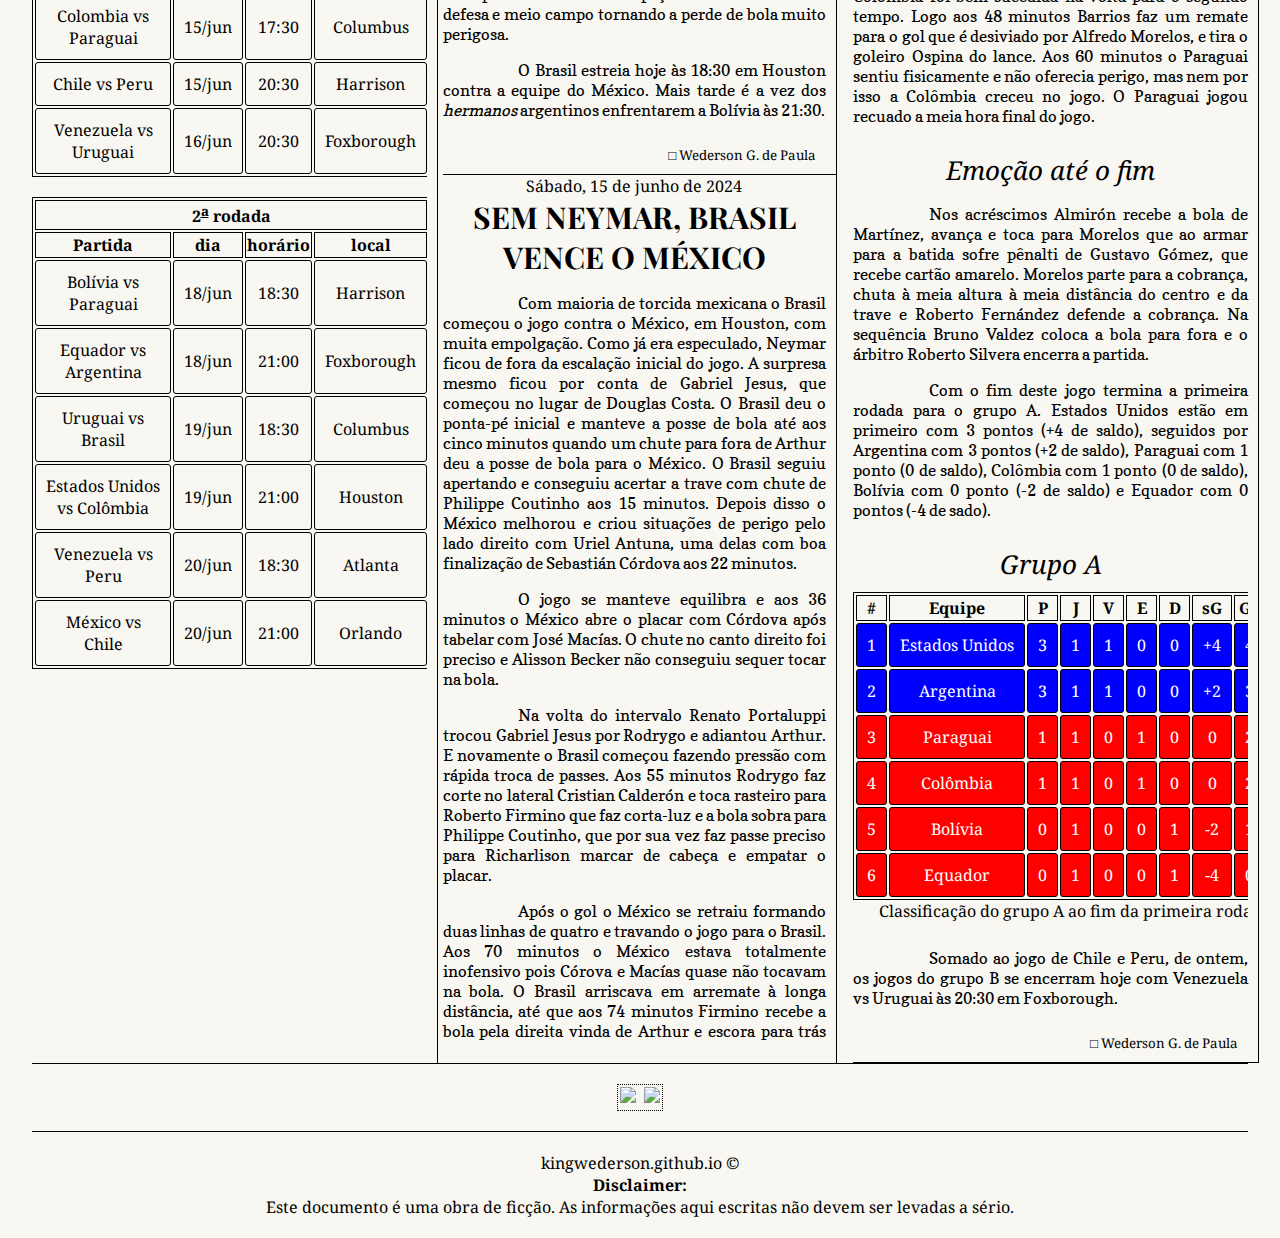
==== commit dd5dcb2e: "Add files via upload" ====
--- a/ca2024/index.html
+++ b/ca2024/index.html
@@ -9,9 +9,9 @@
     <link href="https://fonts.googleapis.com/css2?family=Copse&display=swap" rel="stylesheet">
     <link href='https://fonts.googleapis.com/css?family=Playfair+Display:400,700,900,400italic,700italic,900italic|Droid+Serif:400,700,400italic,700italic' rel='stylesheet' type='text/css'>
     <link href="https://fonts.googleapis.com/css2?family=Lobster&display=swap" rel="stylesheet">
-    <link href="ca2024.css?id=5" rel="stylesheet">
-    <link href="sumula.css?id=2" rel="stylesheet">
-    <link href="img.css?id=2" rel="stylesheet">
+    <link href="ca2024.css?id=6" rel="stylesheet">
+    <link href="sumula.css?id=3" rel="stylesheet">
+    <link href="img.css?id=3" rel="stylesheet">
     <style>
         div#alerta{
             position:fixed;
@@ -86,621 +86,637 @@
                     <figcaption>Renato Portaluppi, ao ser questionado sobre o favoritismo do Brasil.</figcaption>
                 </figure>
                 <h2>Tabela de Jogos</h2>
-                <table>
-                    <tr>
-                        <th colspan="6">1<sup><u>a</u></sup> rodada</th>
-                    </tr>
-                    <tr>
-                        <th>
-                            Partida
-                        </th>
-                        <th>
-                            dia
-                        </th>
-                        <th>
-                            horário
-                        </th>
-                        <th>
-                            local
-                        </th>
-                    </tr>
-                    <tr>
-                        <td title="4-0">
-                            Estados&nbsp;Unidos vs Equador
-                        </td>
-                        <td>
-                            13/jun
-                        </td>
-                        <td>
-                            21:30
-                        </td>
-                        <td>
-                            Atlanta
-                        </td>
-                    </tr>
-                    <tr>
-                        <td title="2-1">
-                            Brasil vs México
-                        </td>
-                        <td>
-                            14/jun
-                        </td>
-                        <td>
-                            18:30
-                        </td>
-                        <td>
-                            Houston
-                        </td>
-                    </tr>
-                    <tr>
-                        <td title="3-1">
-                            Argentina vs Bolívia
-                        </td>
-                        <td>
-                            14/jun
-                        </td>
-                        <td>
-                            21:30
-                        </td>
-                        <td>
-                            Orlando
-                        </td>
-                    </tr>
-                    <tr>
-                        <td title="2-2">
-                            Colombia vs Paraguai
-                        </td>
-                        <td>
-                            15/jun
-                        </td>
-                        <td>
-                            17:30
-                        </td>
-                        <td>
-                            Columbus
-                        </td>
-                    </tr>
-                    <tr>
-                        <td>
-                            Chile vs Peru
-                        </td>
-                        <td>
-                            15/jun
-                        </td>
-                        <td>
-                            20:30
-                        </td>
-                        <td>
-                            Harrison
-                        </td>
-                    </tr>
-                    <tr>
-                        <td>
-                            Venezuela vs Uruguai
-                        </td>
-                        <td>
-                            16/jun
-                        </td>
-                        <td>
-                            20:30
-                        </td>
-                        <td>
-                            Foxborough
-                        </td>
-                    </tr>
-                </table>
-
-                <table>
-                    <tr>
-                        <th colspan="6">2<sup><u>a</u></sup> rodada</th>
-                    </tr>
-                    <tr>
-                        <th>
-                            Partida
-                        </th>
-                        <th>
-                            dia
-                        </th>
-                        <th>
-                            horário
-                        </th>
-                        <th>
-                            local
-                        </th>
-                    </tr>
-                    <tr>
-                        <td>
-                            Bolívia vs Paraguai
-                        </td>
-                        <td>
-                            18/jun
-                        </td>
-                        <td>
-                            18:30
-                        </td>
-                        <td>
-                            Harrison
-                        </td>
-                    </tr>
-                    <tr>
-                        <td>
-                            Equador vs Argentina
-                        </td>
-                        <td>
-                            18/jun
-                        </td>
-                        <td>
-                            21:00
-                        </td>
-                        <td>
-                            Foxborough
-                        </td>
-                    </tr>
-                    <tr>
-                        <td>
-                            Uruguai vs Brasil
-                        </td>
-                        <td>
-                            19/jun
-                        </td>
-                        <td>
-                            18:30
-                        </td>
-                        <td>
-                            Columbus
-                        </td>
-                    </tr>
-                    <tr>
-                        <td>
-                            Estados&nbsp;Unidos vs Colômbia
-                        </td>
-                        <td>
-                            19/jun
-                        </td>
-                        <td>
-                            21:00
-                        </td>
-                        <td>
-                            Houston
-                        </td>
-                    </tr>
-                    <tr>
-                        <td>
-                            Venezuela vs Peru
-                        </td>
-                        <td>
-                            20/jun
-                        </td>
-                        <td>
-                            18:30
-                        </td>
-                        <td>
-                            Atlanta
-                        </td>
-                    </tr>
-                    <tr>
-                        <td>
-                            México vs Chile
-                        </td>
-                        <td>
-                            20/jun
-                        </td>
-                        <td>
-                            21:00
-                        </td>
-                        <td>
-                            Orlando
-                        </td>
-                    </tr>
-                </table>
-
-                <table>
-                    <tr>
-                        <th colspan="6">3<sup><u>a</u></sup> rodada</th>
-                    </tr>
-                    <tr>
-                        <th>
-                            Partida
-                        </th>
-                        <th>
-                            dia
-                        </th>
-                        <th>
-                            horário
-                        </th>
-                        <th>
-                            local
-                        </th>
-                    </tr>
-                    <tr>
-                        <td>
-                            Equador vs Colômbia
-                        </td>
-                        <td>
-                            23/jun
-                        </td>
-                        <td>
-                            18:30
-                        </td>
-                        <td>
-                            Orlando
-                        </td>
-                    </tr>
-                    <tr>
-                        <td>
-                            Paraguai vs Argentina
-                        </td>
-                        <td>
-                            23/jun
-                        </td>
-                        <td>
-                            21:00
-                        </td>
-                        <td>
-                            Atlanta
-                        </td>
-                    </tr>
-                    <tr>
-                        <td>
-                            Uruguai vs México
-                        </td>
-                        <td>
-                            24/jun
-                        </td>
-                        <td>
-                            18:00
-                        </td>
-                        <td>
-                            Foxborough
-                        </td>
-                    </tr>
-                    <tr>
-                        <td>
-                            Estados&nbsp;Unidos vs Bolívia
-                        </td>
-                        <td>
-                            25/jun
-                        </td>
-                        <td>
-                            00:00
-                        </td>
-                        <td>
-                            San Jose
-                        </td>
-                    </tr>
-                    <tr>
-                        <td>
-                            Chile vs Venezuela
-                        </td>
-                        <td>
-                            25/jun
-                        </td>
-                        <td>
-                            21:30
-                        </td>
-                        <td>
-                            Seattle
-                        </td>
-                    </tr>
-                    <tr>
-                        <td>
-                            Brasil vs Peru
-                        </td>
-                        <td>
-                            26/jun
-                        </td>
-                        <td>
-                            00:00
-                        </td>
-                        <td>
-                            Portland
-                        </td>
-                    </tr>
-                </table>
-
-                <table>
-                    <tr>
-                        <th colspan="6">4<sup><u>a</u></sup> rodada</th>
-                    </tr>
-                    <tr>
-                        <th>
-                            Partida
-                        </th>
-                        <th>
-                            dia
-                        </th>
-                        <th>
-                            horário
-                        </th>
-                        <th>
-                            local
-                        </th>
-                    </tr>
-                    <tr>
-                        <td>
-                            Paraguai vs Equador
-                        </td>
-                        <td>
-                            28/jun
-                        </td>
-                        <td>
-                            20:30
-                        </td>
-                        <td>
-                            Denver
-                        </td>
-                    </tr>
-                    <tr>
-                        <td>
-                            Bolívia vs Colômbia
-                        </td>
-                        <td>
-                            28/jun
-                        </td>
-                        <td>
-                            23:00
-                        </td>
-                        <td>
-                            Salt Lake City
-                        </td>
-                    </tr>
-                    <tr>
-                        <td>
-                            México vs Venezuela
-                        </td>
-                        <td>
-                            29/jun
-                        </td>
-                        <td>
-                            18:30
-                        </td>
-                        <td>
-                            Kansas City
-                        </td>
-                    </tr>
-                    <tr>
-                        <td>
-                            Estados&nbsp;Unidos vs Argentina
-                        </td>
-                        <td>
-                            30/jun
-                        </td>
-                        <td>
-                            00:00
-                        </td>
-                        <td>
-                            Los Angeles
-                        </td>
-                    </tr>
-                    <tr>
-                        <td>
-                            Peru vs Uruguai
-                        </td>
-                        <td>
-                            30/jun
-                        </td>
-                        <td>
-                            21:30
-                        </td>
-                        <td>
-                            San Jose
-                        </td>
-                    </tr>
-                    <tr>
-                        <td>
-                            Brasil vs Chile
-                        </td>
-                        <td>
-                            01/jul
-                        </td>
-                        <td>
-                            00:00
-                        </td>
-                        <td>
-                            Los Angeles
-                        </td>
-                    </tr>
-                </table>
-
-                <table>
-                    <tr>
-                        <th colspan="6">5<sup><u>a</u></sup> rodada</th>
-                    </tr>
-                    <tr>
-                        <th>
-                            Partida
-                        </th>
-                        <th>
-                            dia
-                        </th>
-                        <th>
-                            horário
-                        </th>
-                        <th>
-                            local
-                        </th>
-                    </tr>
-                    <tr>
-                        <td>
-                            Bolívia vs Equador
-                        </td>
-                        <td>
-                            03/jul
-                        </td>
-                        <td>
-                            21:00
-                        </td>
-                        <td>
-                            Chicago
-                        </td>
-                    </tr>
-                    <tr>
-                        <td>
-                            Estados&nbsp;vs Paraguai
-                        </td>
-                        <td>
-                            03/jul
-                        </td>
-                        <td>
-                            21:00
-                        </td>
-                        <td>
-                            Dallas
-                        </td>
-                    </tr>
-                    <tr>
-                        <td>
-                            Argentina vs Colômbia
-                        </td>
-                        <td>
-                            03/jul
-                        </td>
-                        <td>
-                            21:00
-                        </td>
-                        <td>
-                            Dallas
-                        </td>
-                    </tr>
-                    <tr>
-                        <td>
-                            Peru vs México
-                        </td>
-                        <td>
-                            04/jul
-                        </td>
-                        <td>
-                            21:00
-                        </td>
-                        <td>
-                            Harrison
-                        </td>
-                    </tr>
-                    <tr>
-                        <td>
-                            Venezuela vs Brasil
-                        </td>
-                        <td>
-                            04/jul
-                        </td>
-                        <td>
-                            21:00
-                        </td>
-                        <td>
-                            Atlanta
-                        </td>
-                    </tr>
-                    <tr>
-                        <td>
-                            Chile vs Uruguai
-                        </td>
-                        <td>
-                            04/jul
-                        </td>
-                        <td>
-                            21:00
-                        </td>
-                        <td>
-                            Kansas City
-                        </td>
-                    </tr>
-                </table>
-
-                <table>
-                    <tr>
-                        <th colspan="6">Semifinais</th>
-                    </tr>
-                    <tr>
-                        <th>
-                            Partida
-                        </th>
-                        <th>
-                            dia
-                        </th>
-                        <th>
-                            horário
-                        </th>
-                        <th>
-                            local
-                        </th>
-                    </tr>
-                    <tr>
-                        <td>
-                            Semifinal 1
-                        </td>
-                        <td>
-                            09/jul
-                        </td>
-                        <td>
-                            00:00
-                        </td>
-                        <td>
-                            Los Angeles
-                        </td>
-                    </tr>
-                    <tr>
-                        <td>
-                            Semifinal 2
-                        </td>
-                        <td>
-                            09/jul
-                        </td>
-                        <td>
-                            21:00
-                        </td>
-                        <td>
-                            Harrison
-                        </td>
-                    </tr>
-                </table>
-
-                <table>
-                    <tr>
-                        <th colspan="6">Finais</th>
-                    </tr>
-                    <tr>
-                        <th>
-                            Partida
-                        </th>
-                        <th>
-                            dia
-                        </th>
-                        <th>
-                            horário
-                        </th>
-                        <th>
-                            local
-                        </th>
-                    </tr>
-                    <tr>
-                        <td>
-                            Terceiro lugar
-                        </td>
-                        <td>
-                            13/jul
-                        </td>
-                        <td>
-                            21:00
-                        </td>
-                        <td>
-                            Orlando
-                        </td>
-                    </tr>
-                    <tr>
-                        <td>
-                            Final
-                        </td>
-                        <td>
-                            14/jul
-                        </td>
-                        <td>
-                            21:00
-                        </td>
-                        <td>
-                            Atlanta
-                        </td>
-                    </tr>
-                </table>
+
+                <div class="tabela">
+                    <table>
+                        <tr>
+                            <th colspan="6">1<sup><u>a</u></sup> rodada</th>
+                        </tr>
+                        <tr>
+                            <th>
+                                Partida
+                            </th>
+                            <th>
+                                dia
+                            </th>
+                            <th>
+                                horário
+                            </th>
+                            <th>
+                                local
+                            </th>
+                        </tr>
+                        <tr>
+                            <td title="4-0">
+                                Estados&nbsp;Unidos vs Equador
+                            </td>
+                            <td>
+                                13/jun
+                            </td>
+                            <td>
+                                21:30
+                            </td>
+                            <td>
+                                Atlanta
+                            </td>
+                        </tr>
+                        <tr>
+                            <td title="2-1">
+                                Brasil vs México
+                            </td>
+                            <td>
+                                14/jun
+                            </td>
+                            <td>
+                                18:30
+                            </td>
+                            <td>
+                                Houston
+                            </td>
+                        </tr>
+                        <tr>
+                            <td title="3-1">
+                                Argentina vs Bolívia
+                            </td>
+                            <td>
+                                14/jun
+                            </td>
+                            <td>
+                                21:30
+                            </td>
+                            <td>
+                                Orlando
+                            </td>
+                        </tr>
+                        <tr>
+                            <td title="2-2">
+                                Colombia vs Paraguai
+                            </td>
+                            <td>
+                                15/jun
+                            </td>
+                            <td>
+                                17:30
+                            </td>
+                            <td>
+                                Columbus
+                            </td>
+                        </tr>
+                        <tr>
+                            <td>
+                                Chile vs Peru
+                            </td>
+                            <td>
+                                15/jun
+                            </td>
+                            <td>
+                                20:30
+                            </td>
+                            <td>
+                                Harrison
+                            </td>
+                        </tr>
+                        <tr>
+                            <td>
+                                Venezuela vs Uruguai
+                            </td>
+                            <td>
+                                16/jun
+                            </td>
+                            <td>
+                                20:30
+                            </td>
+                            <td>
+                                Foxborough
+                            </td>
+                        </tr>
+                    </table>
+                </div>
+
+                <div class="tabela">
+                    <table>
+                        <tr>
+                            <th colspan="6">2<sup><u>a</u></sup> rodada</th>
+                        </tr>
+                        <tr>
+                            <th>
+                                Partida
+                            </th>
+                            <th>
+                                dia
+                            </th>
+                            <th>
+                                horário
+                            </th>
+                            <th>
+                                local
+                            </th>
+                        </tr>
+                        <tr>
+                            <td>
+                                Bolívia vs Paraguai
+                            </td>
+                            <td>
+                                18/jun
+                            </td>
+                            <td>
+                                18:30
+                            </td>
+                            <td>
+                                Harrison
+                            </td>
+                        </tr>
+                        <tr>
+                            <td>
+                                Equador vs Argentina
+                            </td>
+                            <td>
+                                18/jun
+                            </td>
+                            <td>
+                                21:00
+                            </td>
+                            <td>
+                                Foxborough
+                            </td>
+                        </tr>
+                        <tr>
+                            <td>
+                                Uruguai vs Brasil
+                            </td>
+                            <td>
+                                19/jun
+                            </td>
+                            <td>
+                                18:30
+                            </td>
+                            <td>
+                                Columbus
+                            </td>
+                        </tr>
+                        <tr>
+                            <td>
+                                Estados&nbsp;Unidos vs Colômbia
+                            </td>
+                            <td>
+                                19/jun
+                            </td>
+                            <td>
+                                21:00
+                            </td>
+                            <td>
+                                Houston
+                            </td>
+                        </tr>
+                        <tr>
+                            <td>
+                                Venezuela vs Peru
+                            </td>
+                            <td>
+                                20/jun
+                            </td>
+                            <td>
+                                18:30
+                            </td>
+                            <td>
+                                Atlanta
+                            </td>
+                        </tr>
+                        <tr>
+                            <td>
+                                México vs Chile
+                            </td>
+                            <td>
+                                20/jun
+                            </td>
+                            <td>
+                                21:00
+                            </td>
+                            <td>
+                                Orlando
+                            </td>
+                        </tr>
+                    </table>
+                </div>
+
+                <div class="tabela">
+                    <table>
+                        <tr>
+                            <th colspan="6">3<sup><u>a</u></sup> rodada</th>
+                        </tr>
+                        <tr>
+                            <th>
+                                Partida
+                            </th>
+                            <th>
+                                dia
+                            </th>
+                            <th>
+                                horário
+                            </th>
+                            <th>
+                                local
+                            </th>
+                        </tr>
+                        <tr>
+                            <td>
+                                Equador vs Colômbia
+                            </td>
+                            <td>
+                                23/jun
+                            </td>
+                            <td>
+                                18:30
+                            </td>
+                            <td>
+                                Orlando
+                            </td>
+                        </tr>
+                        <tr>
+                            <td>
+                                Paraguai vs Argentina
+                            </td>
+                            <td>
+                                23/jun
+                            </td>
+                            <td>
+                                21:00
+                            </td>
+                            <td>
+                                Atlanta
+                            </td>
+                        </tr>
+                        <tr>
+                            <td>
+                                Uruguai vs México
+                            </td>
+                            <td>
+                                24/jun
+                            </td>
+                            <td>
+                                18:00
+                            </td>
+                            <td>
+                                Foxborough
+                            </td>
+                        </tr>
+                        <tr>
+                            <td>
+                                Estados&nbsp;Unidos vs Bolívia
+                            </td>
+                            <td>
+                                25/jun
+                            </td>
+                            <td>
+                                00:00
+                            </td>
+                            <td>
+                                San Jose
+                            </td>
+                        </tr>
+                        <tr>
+                            <td>
+                                Chile vs Venezuela
+                            </td>
+                            <td>
+                                25/jun
+                            </td>
+                            <td>
+                                21:30
+                            </td>
+                            <td>
+                                Seattle
+                            </td>
+                        </tr>
+                        <tr>
+                            <td>
+                                Brasil vs Peru
+                            </td>
+                            <td>
+                                26/jun
+                            </td>
+                            <td>
+                                00:00
+                            </td>
+                            <td>
+                                Portland
+                            </td>
+                        </tr>
+                    </table>
+                </div>
+
+                <div class="tabela">
+                    <table>
+                        <tr>
+                            <th colspan="6">4<sup><u>a</u></sup> rodada</th>
+                        </tr>
+                        <tr>
+                            <th>
+                                Partida
+                            </th>
+                            <th>
+                                dia
+                            </th>
+                            <th>
+                                horário
+                            </th>
+                            <th>
+                                local
+                            </th>
+                        </tr>
+                        <tr>
+                            <td>
+                                Paraguai vs Equador
+                            </td>
+                            <td>
+                                28/jun
+                            </td>
+                            <td>
+                                20:30
+                            </td>
+                            <td>
+                                Denver
+                            </td>
+                        </tr>
+                        <tr>
+                            <td>
+                                Bolívia vs Colômbia
+                            </td>
+                            <td>
+                                28/jun
+                            </td>
+                            <td>
+                                23:00
+                            </td>
+                            <td>
+                                Salt Lake City
+                            </td>
+                        </tr>
+                        <tr>
+                            <td>
+                                México vs Venezuela
+                            </td>
+                            <td>
+                                29/jun
+                            </td>
+                            <td>
+                                18:30
+                            </td>
+                            <td>
+                                Kansas City
+                            </td>
+                        </tr>
+                        <tr>
+                            <td>
+                                Estados&nbsp;Unidos vs Argentina
+                            </td>
+                            <td>
+                                30/jun
+                            </td>
+                            <td>
+                                00:00
+                            </td>
+                            <td>
+                                Los Angeles
+                            </td>
+                        </tr>
+                        <tr>
+                            <td>
+                                Peru vs Uruguai
+                            </td>
+                            <td>
+                                30/jun
+                            </td>
+                            <td>
+                                21:30
+                            </td>
+                            <td>
+                                San Jose
+                            </td>
+                        </tr>
+                        <tr>
+                            <td>
+                                Brasil vs Chile
+                            </td>
+                            <td>
+                                01/jul
+                            </td>
+                            <td>
+                                00:00
+                            </td>
+                            <td>
+                                Los Angeles
+                            </td>
+                        </tr>
+                    </table>
+                </div>
+
+                <div class="tabela">
+                    <table>
+                        <tr>
+                            <th colspan="6">5<sup><u>a</u></sup> rodada</th>
+                        </tr>
+                        <tr>
+                            <th>
+                                Partida
+                            </th>
+                            <th>
+                                dia
+                            </th>
+                            <th>
+                                horário
+                            </th>
+                            <th>
+                                local
+                            </th>
+                        </tr>
+                        <tr>
+                            <td>
+                                Bolívia vs Equador
+                            </td>
+                            <td>
+                                03/jul
+                            </td>
+                            <td>
+                                21:00
+                            </td>
+                            <td>
+                                Chicago
+                            </td>
+                        </tr>
+                        <tr>
+                            <td>
+                                Estados&nbsp;vs Paraguai
+                            </td>
+                            <td>
+                                03/jul
+                            </td>
+                            <td>
+                                21:00
+                            </td>
+                            <td>
+                                Dallas
+                            </td>
+                        </tr>
+                        <tr>
+                            <td>
+                                Argentina vs Colômbia
+                            </td>
+                            <td>
+                                03/jul
+                            </td>
+                            <td>
+                                21:00
+                            </td>
+                            <td>
+                                Dallas
+                            </td>
+                        </tr>
+                        <tr>
+                            <td>
+                                Peru vs México
+                            </td>
+                            <td>
+                                04/jul
+                            </td>
+                            <td>
+                                21:00
+                            </td>
+                            <td>
+                                Harrison
+                            </td>
+                        </tr>
+                        <tr>
+                            <td>
+                                Venezuela vs Brasil
+                            </td>
+                            <td>
+                                04/jul
+                            </td>
+                            <td>
+                                21:00
+                            </td>
+                            <td>
+                                Atlanta
+                            </td>
+                        </tr>
+                        <tr>
+                            <td>
+                                Chile vs Uruguai
+                            </td>
+                            <td>
+                                04/jul
+                            </td>
+                            <td>
+                                21:00
+                            </td>
+                            <td>
+                                Kansas City
+                            </td>
+                        </tr>
+                    </table>
+                </div>
+
+                <div class="tabela">
+                    <table>
+                        <tr>
+                            <th colspan="6">Semifinais</th>
+                        </tr>
+                        <tr>
+                            <th>
+                                Partida
+                            </th>
+                            <th>
+                                dia
+                            </th>
+                            <th>
+                                horário
+                            </th>
+                            <th>
+                                local
+                            </th>
+                        </tr>
+                        <tr>
+                            <td>
+                                Semifinal 1
+                            </td>
+                            <td>
+                                09/jul
+                            </td>
+                            <td>
+                                00:00
+                            </td>
+                            <td>
+                                Los Angeles
+                            </td>
+                        </tr>
+                        <tr>
+                            <td>
+                                Semifinal 2
+                            </td>
+                            <td>
+                                09/jul
+                            </td>
+                            <td>
+                                21:00
+                            </td>
+                            <td>
+                                Harrison
+                            </td>
+                        </tr>
+                    </table>
+                </div>
+
+                <div class="tabela">
+                    <table>
+                        <tr>
+                            <th colspan="6">Finais</th>
+                        </tr>
+                        <tr>
+                            <th>
+                                Partida
+                            </th>
+                            <th>
+                                dia
+                            </th>
+                            <th>
+                                horário
+                            </th>
+                            <th>
+                                local
+                            </th>
+                        </tr>
+                        <tr>
+                            <td>
+                                Terceiro lugar
+                            </td>
+                            <td>
+                                13/jul
+                            </td>
+                            <td>
+                                21:00
+                            </td>
+                            <td>
+                                Orlando
+                            </td>
+                        </tr>
+                        <tr>
+                            <td>
+                                Final
+                            </td>
+                            <td>
+                                14/jul
+                            </td>
+                            <td>
+                                21:00
+                            </td>
+                            <td>
+                                Atlanta
+                            </td>
+                        </tr>
+                    </table>
+                </div>
+
                 <assina>&square; Wederson G. de Paula</assina>
             
         </article>
@@ -779,94 +795,96 @@
             </div>
 
             <p>Com o fim deste jogo termina a primeira rodada para o grupo A. Estados Unidos estão em primeiro com 3 pontos (+4 de saldo), seguidos por Argentina com 3 pontos (+2 de saldo), Paraguai com 1 ponto (0 de saldo), Colômbia com 1 ponto (0 de saldo), Bolívia com 0 ponto (-2 de saldo) e Equador com 0 pontos (-4 de sado).</p>
-            <table class="quali">
-                <h2>Grupo A</h2>
-                <caption>Classificação do grupo A ao fim da primeira rodada.</caption>
-                <tr>
-                    <th style="width:7px;">#</th>
-                    <th>Equipe</th>
-                    <th>P</th>
-                    <th>J</th>
-                    <th>V</th>
-                    <th>E</th>
-                    <th>D</th>
-                    <th>sG</th>
-                    <th>G+</th>
-                    <th>G-</th>
-                </tr>
-                <tr>
-                    <td><!--Posição--></td>
-                    <td>Estados&nbsp;Unidos</td>
-                    <td>3</td><!--pontos-->
-                    <td>1</td><!--jogos-->
-                    <td>1</td><!--vitórias-->
-                    <td>0</td><!--empates-->
-                    <td>0</td><!--derrotas-->
-                    <td>+4</td><!--saldo-->
-                    <td>4</td><!--gols pró-->
-                    <td>0</td><!--gols contra-->
-                </tr>
-                <tr>
-                    <td><!--Posição--></td><!--Posição-->
-                    <td>Argentina</td>
-                    <td>3</td><!--pontos-->
-                    <td>1</td><!--jogos-->
-                    <td>1</td><!--vitórias-->
-                    <td>0</td><!--empates-->
-                    <td>0</td><!--derrotas-->
-                    <td>+2</td><!--saldo-->
-                    <td>3</td><!--gols pró-->
-                    <td>1</td><!--gols contra-->
-                </tr>
-                <tr>
-                    <td><!--Posição--></td>
-                    <td>Paraguai</td>
-                    <td>1</td><!--pontos-->
-                    <td>1</td><!--jogos-->
-                    <td>0</td><!--vitórias-->
-                    <td>1</td><!--empates-->
-                    <td>0</td><!--derrotas-->
-                    <td>0</td><!--saldo-->
-                    <td>2</td><!--gols pró-->
-                    <td>2</td><!--gols contra-->
-                </tr>
-                <tr>
-                    <td><!--Posição--></td>
-                    <td>Colômbia</td>
-                    <td>1</td><!--pontos-->
-                    <td>1</td><!--jogos-->
-                    <td>0</td><!--vitórias-->
-                    <td>1</td><!--empates-->
-                    <td>0</td><!--derrotas-->
-                    <td>0</td><!--saldo-->
-                    <td>2</td><!--gols pró-->
-                    <td>2</td><!--gols contra-->
-                </tr>
-                <tr>
-                    <td><!--Posição--></td>
-                    <td>Bolívia</td>
-                    <td>0</td><!--pontos-->
-                    <td>1</td><!--jogos-->
-                    <td>0</td><!--vitórias-->
-                    <td>0</td><!--empates-->
-                    <td>1</td><!--derrotas-->
-                    <td>-2</td><!--saldo-->
-                    <td>1</td><!--gols pró-->
-                    <td>3</td><!--gols contra-->
-                </tr>
-                <tr>
-                    <td><!--Posição--></td>
-                    <td>Equador</td>
-                    <td>0</td><!--pontos-->
-                    <td>1</td><!--jogos-->
-                    <td>0</td><!--vitórias-->
-                    <td>0</td><!--empates-->
-                    <td>1</td><!--derrotas-->
-                    <td>-4</td><!--saldo-->
-                    <td>0</td><!--gols pró-->
-                    <td>4</td><!--gols contra-->
-                </tr>
-            </table>
+            <div class="tabela">
+                <table class="quali">
+                    <h2>Grupo A</h2>
+                    <caption>Classificação do grupo A ao fim da primeira rodada.</caption>
+                    <tr>
+                        <th style="width:7px;">#</th>
+                        <th>Equipe</th>
+                        <th>P</th>
+                        <th>J</th>
+                        <th>V</th>
+                        <th>E</th>
+                        <th>D</th>
+                        <th>sG</th>
+                        <th>G+</th>
+                        <th>G-</th>
+                    </tr>
+                    <tr>
+                        <td><!--Posição--></td>
+                        <td>Estados&nbsp;Unidos</td>
+                        <td>3</td><!--pontos-->
+                        <td>1</td><!--jogos-->
+                        <td>1</td><!--vitórias-->
+                        <td>0</td><!--empates-->
+                        <td>0</td><!--derrotas-->
+                        <td>+4</td><!--saldo-->
+                        <td>4</td><!--gols pró-->
+                        <td>0</td><!--gols contra-->
+                    </tr>
+                    <tr>
+                        <td><!--Posição--></td><!--Posição-->
+                        <td>Argentina</td>
+                        <td>3</td><!--pontos-->
+                        <td>1</td><!--jogos-->
+                        <td>1</td><!--vitórias-->
+                        <td>0</td><!--empates-->
+                        <td>0</td><!--derrotas-->
+                        <td>+2</td><!--saldo-->
+                        <td>3</td><!--gols pró-->
+                        <td>1</td><!--gols contra-->
+                    </tr>
+                    <tr>
+                        <td><!--Posição--></td>
+                        <td>Paraguai</td>
+                        <td>1</td><!--pontos-->
+                        <td>1</td><!--jogos-->
+                        <td>0</td><!--vitórias-->
+                        <td>1</td><!--empates-->
+                        <td>0</td><!--derrotas-->
+                        <td>0</td><!--saldo-->
+                        <td>2</td><!--gols pró-->
+                        <td>2</td><!--gols contra-->
+                    </tr>
+                    <tr>
+                        <td><!--Posição--></td>
+                        <td>Colômbia</td>
+                        <td>1</td><!--pontos-->
+                        <td>1</td><!--jogos-->
+                        <td>0</td><!--vitórias-->
+                        <td>1</td><!--empates-->
+                        <td>0</td><!--derrotas-->
+                        <td>0</td><!--saldo-->
+                        <td>2</td><!--gols pró-->
+                        <td>2</td><!--gols contra-->
+                    </tr>
+                    <tr>
+                        <td><!--Posição--></td>
+                        <td>Bolívia</td>
+                        <td>0</td><!--pontos-->
+                        <td>1</td><!--jogos-->
+                        <td>0</td><!--vitórias-->
+                        <td>0</td><!--empates-->
+                        <td>1</td><!--derrotas-->
+                        <td>-2</td><!--saldo-->
+                        <td>1</td><!--gols pró-->
+                        <td>3</td><!--gols contra-->
+                    </tr>
+                    <tr>
+                        <td><!--Posição--></td>
+                        <td>Equador</td>
+                        <td>0</td><!--pontos-->
+                        <td>1</td><!--jogos-->
+                        <td>0</td><!--vitórias-->
+                        <td>0</td><!--empates-->
+                        <td>1</td><!--derrotas-->
+                        <td>-4</td><!--saldo-->
+                        <td>0</td><!--gols pró-->
+                        <td>4</td><!--gols contra-->
+                    </tr>
+                </table>
+            </div>
 
             <p>Somado ao jogo de Chile e Peru, de ontem, os jogos do grupo B se encerram hoje com Venezuela vs Uruguai às 20:30 em Foxborough.</p>
 
--- a/ca2024/ca2024.css
+++ b/ca2024/ca2024.css
@@ -161,6 +161,9 @@
     -ms-column-break-inside:avoid;
     max-width:100%;
 }
+div.tabela{
+    overflow: scroll;
+}
 a{
     text-decoration: none;
 }
--- a/ca2024/sumula.css
+++ b/ca2024/sumula.css
@@ -34,4 +34,24 @@
     border:1px solid black;
     padding:10px;
     border-radius: 3px;
+}
+table.jogadores img{
+    max-width:25px;
+}
+img.vermelho{
+    content:url("[data-uri]");
+}
+img.amarelo{
+    content:url("[data-uri]");
+}
+img.assistencia{
+    content:url("https://image.flaticon.com/icons/png/128/1405/1405639.png");
+}
+img.gol{
+    content: url("https://www.shareicon.net/data/256x256/2015/09/21/644290_ball_512x512.png”>");
+}
+tr.sempre th{
+    position:sticky;
+    top:0px;
+    background:white;
 }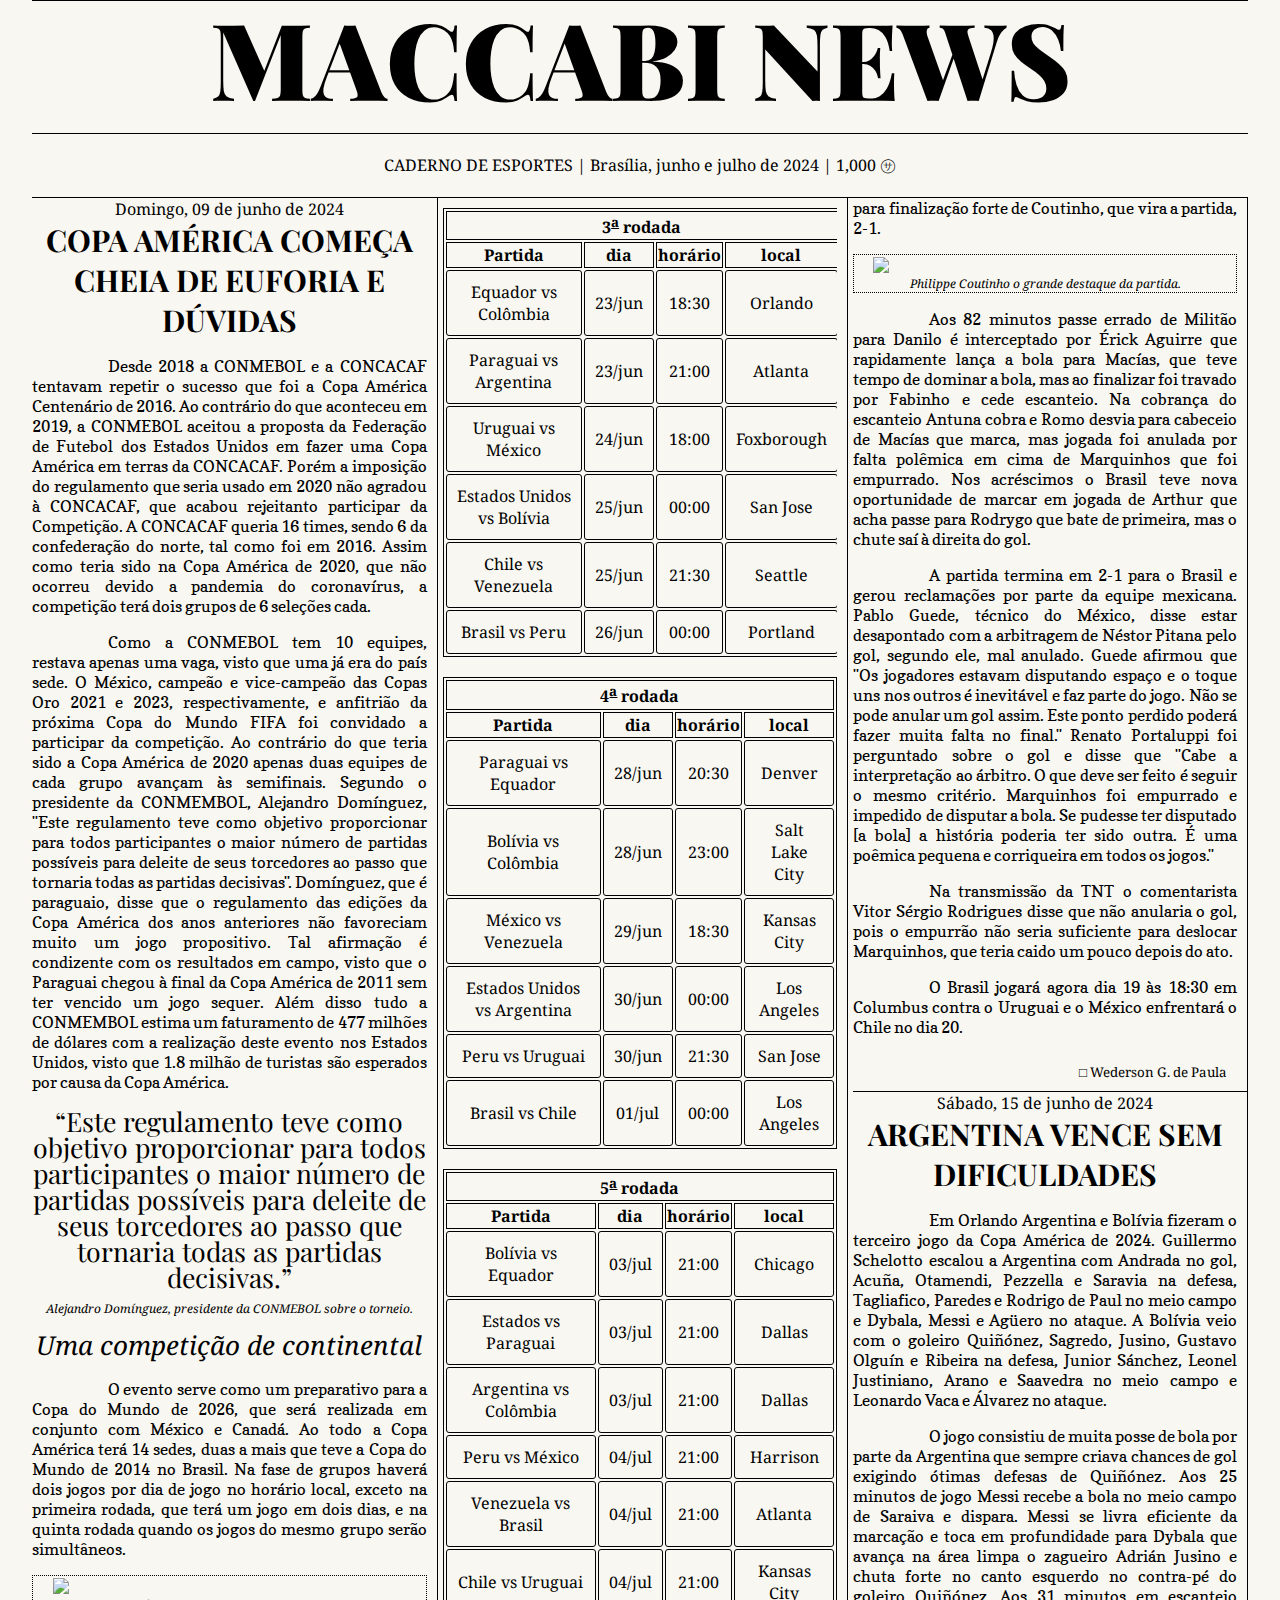
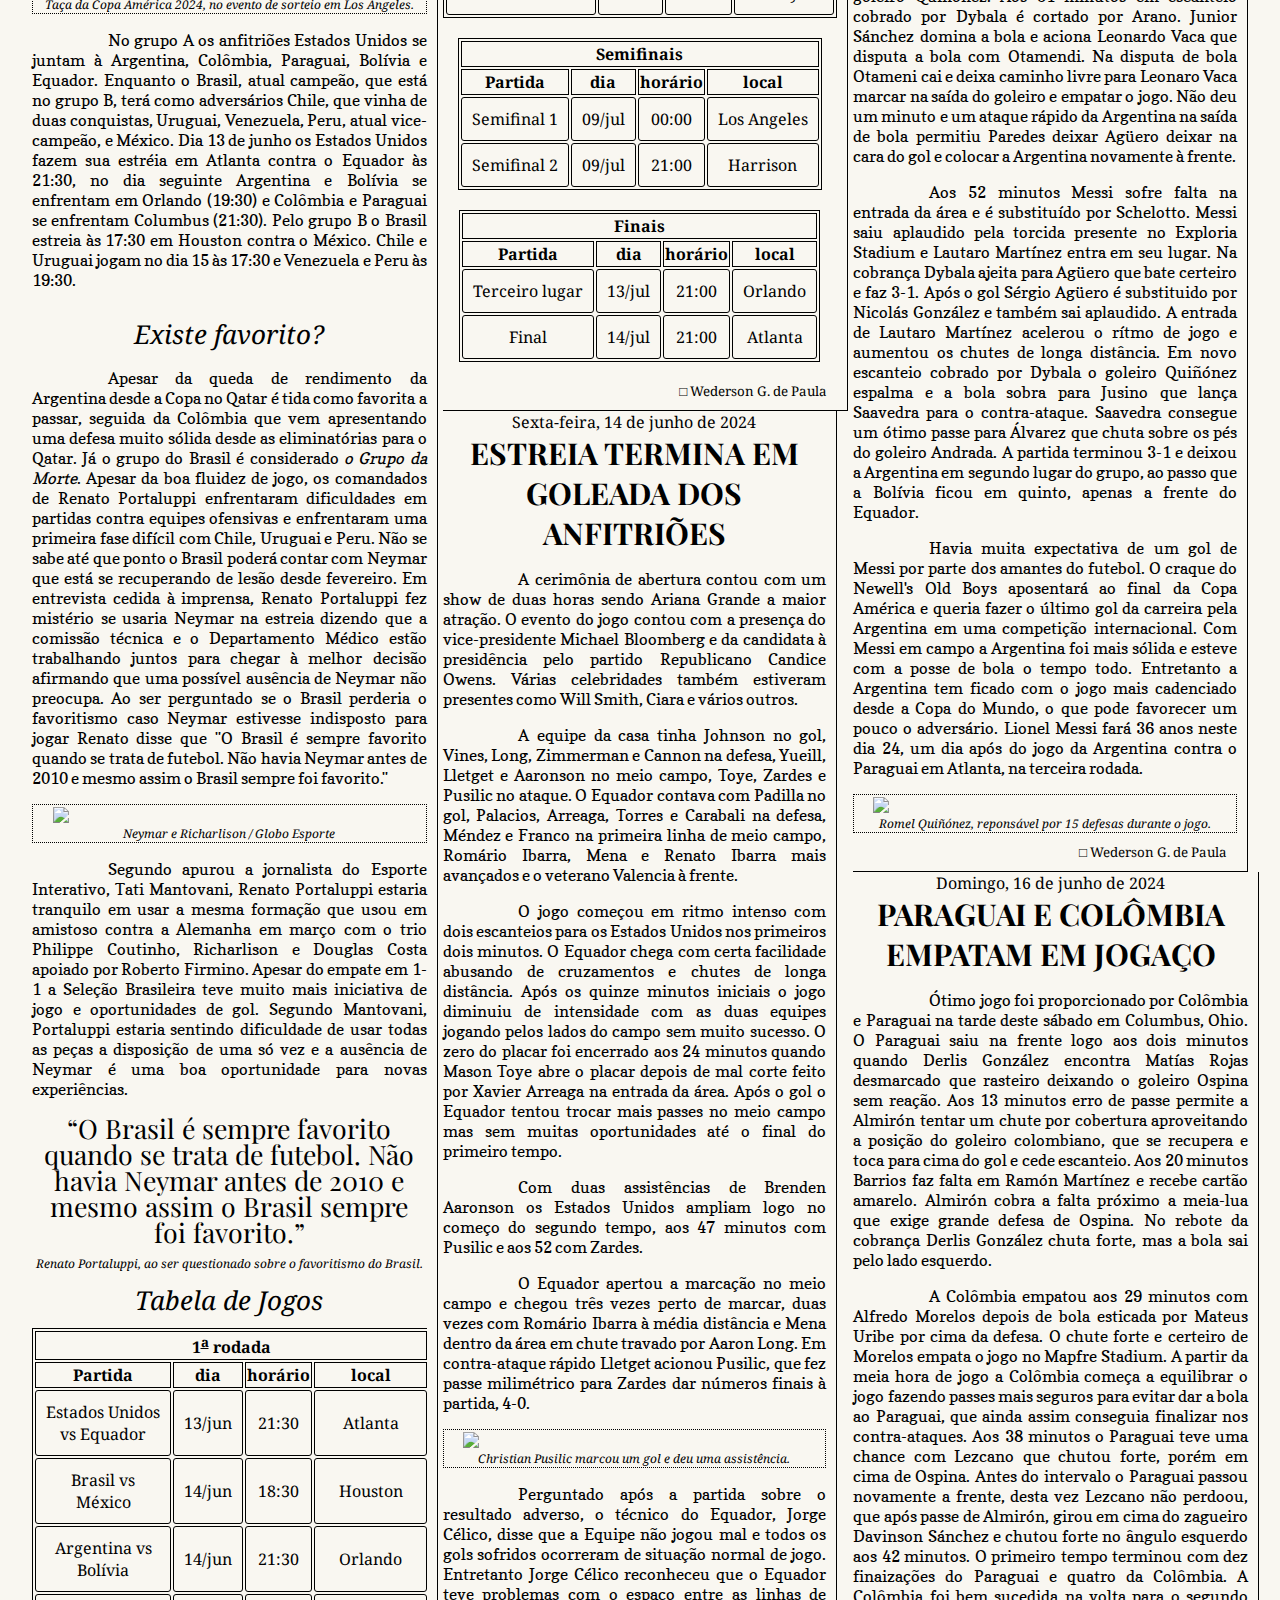
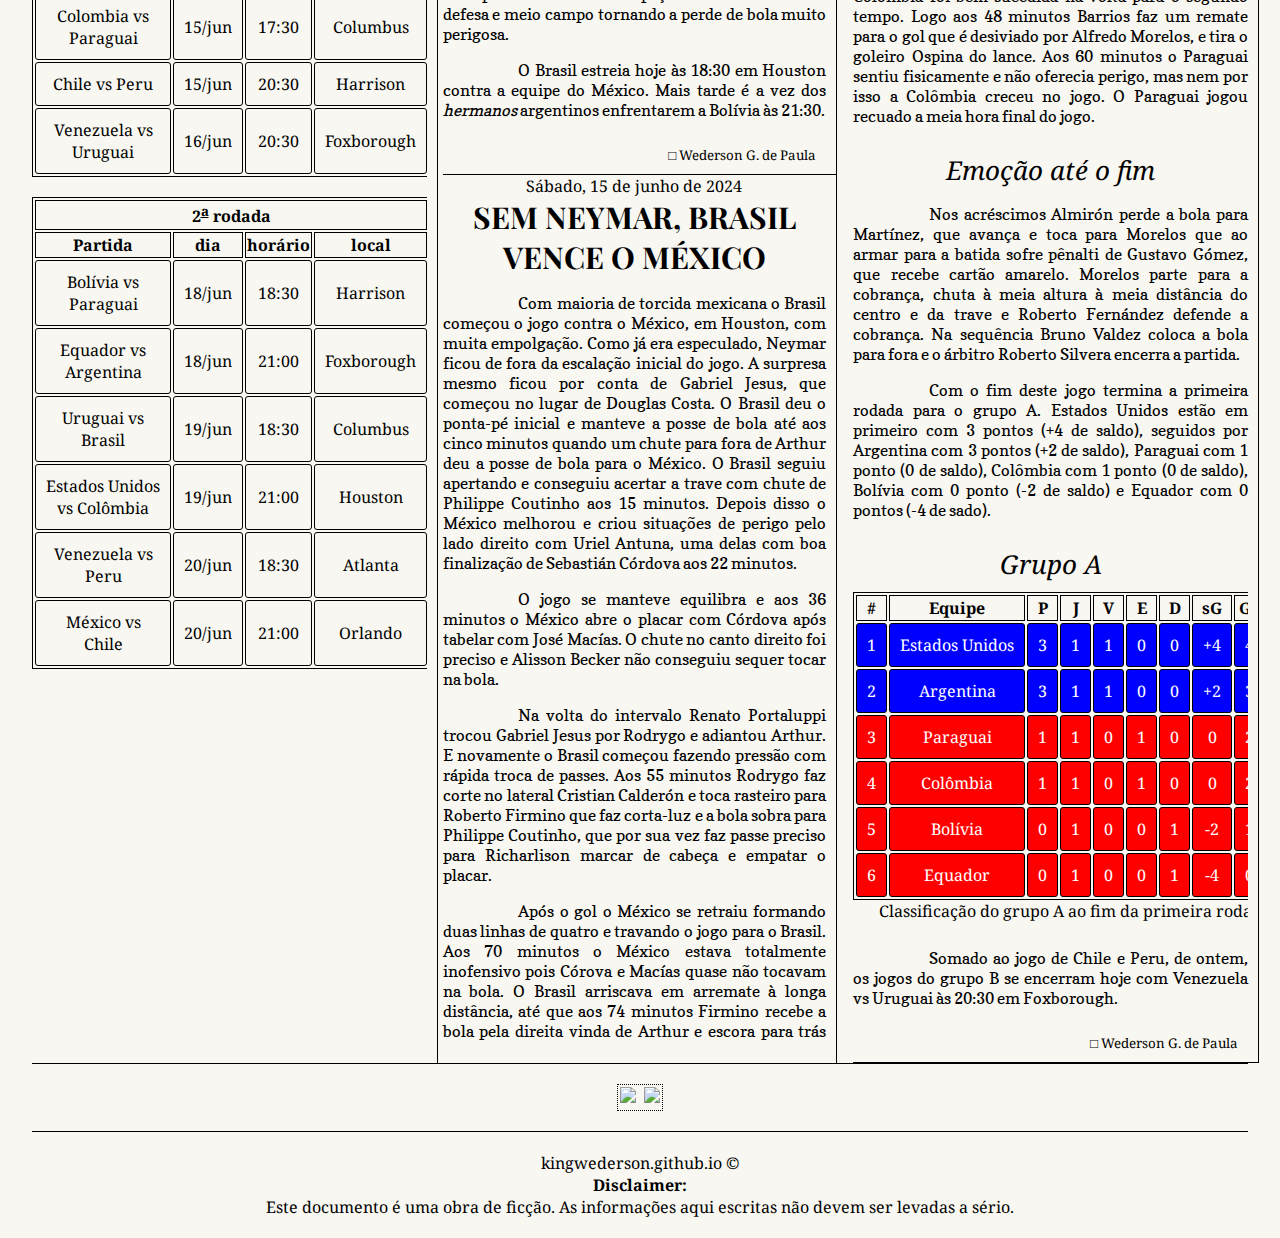
==== commit 85bf4678: "Update index.html" ====
--- a/ca2024/index.html
+++ b/ca2024/index.html
@@ -791,7 +791,7 @@
 
             <div class="conjunto">
                 <h2>Emoção até o fim</h2>
-                <p>Nos acréscimos Almirón recebe a bola de Martínez, avança e toca para Morelos que ao armar para a batida sofre pênalti de Gustavo Gómez, que recebe cartão amarelo. Morelos parte para a cobrança, chuta à meia altura à meia distância do centro e da trave e Roberto Fernández defende a cobrança. Na sequência Bruno Valdez coloca a bola para fora e o árbitro Roberto Silvera encerra a partida.</p>
+                <p>Nos acréscimos Almirón perde a bola para Martínez, que avança e toca para Morelos que ao armar para a batida sofre pênalti de Gustavo Gómez, que recebe cartão amarelo. Morelos parte para a cobrança, chuta à meia altura à meia distância do centro e da trave e Roberto Fernández defende a cobrança. Na sequência Bruno Valdez coloca a bola para fora e o árbitro Roberto Silvera encerra a partida.</p>
             </div>
 
             <p>Com o fim deste jogo termina a primeira rodada para o grupo A. Estados Unidos estão em primeiro com 3 pontos (+4 de saldo), seguidos por Argentina com 3 pontos (+2 de saldo), Paraguai com 1 ponto (0 de saldo), Colômbia com 1 ponto (0 de saldo), Bolívia com 0 ponto (-2 de saldo) e Equador com 0 pontos (-4 de sado).</p>
@@ -906,4 +906,4 @@
         Este documento é uma obra de ficção. As informações aqui escritas não devem ser levadas a sério.
     </div>
 </body>
-</html>+</html>
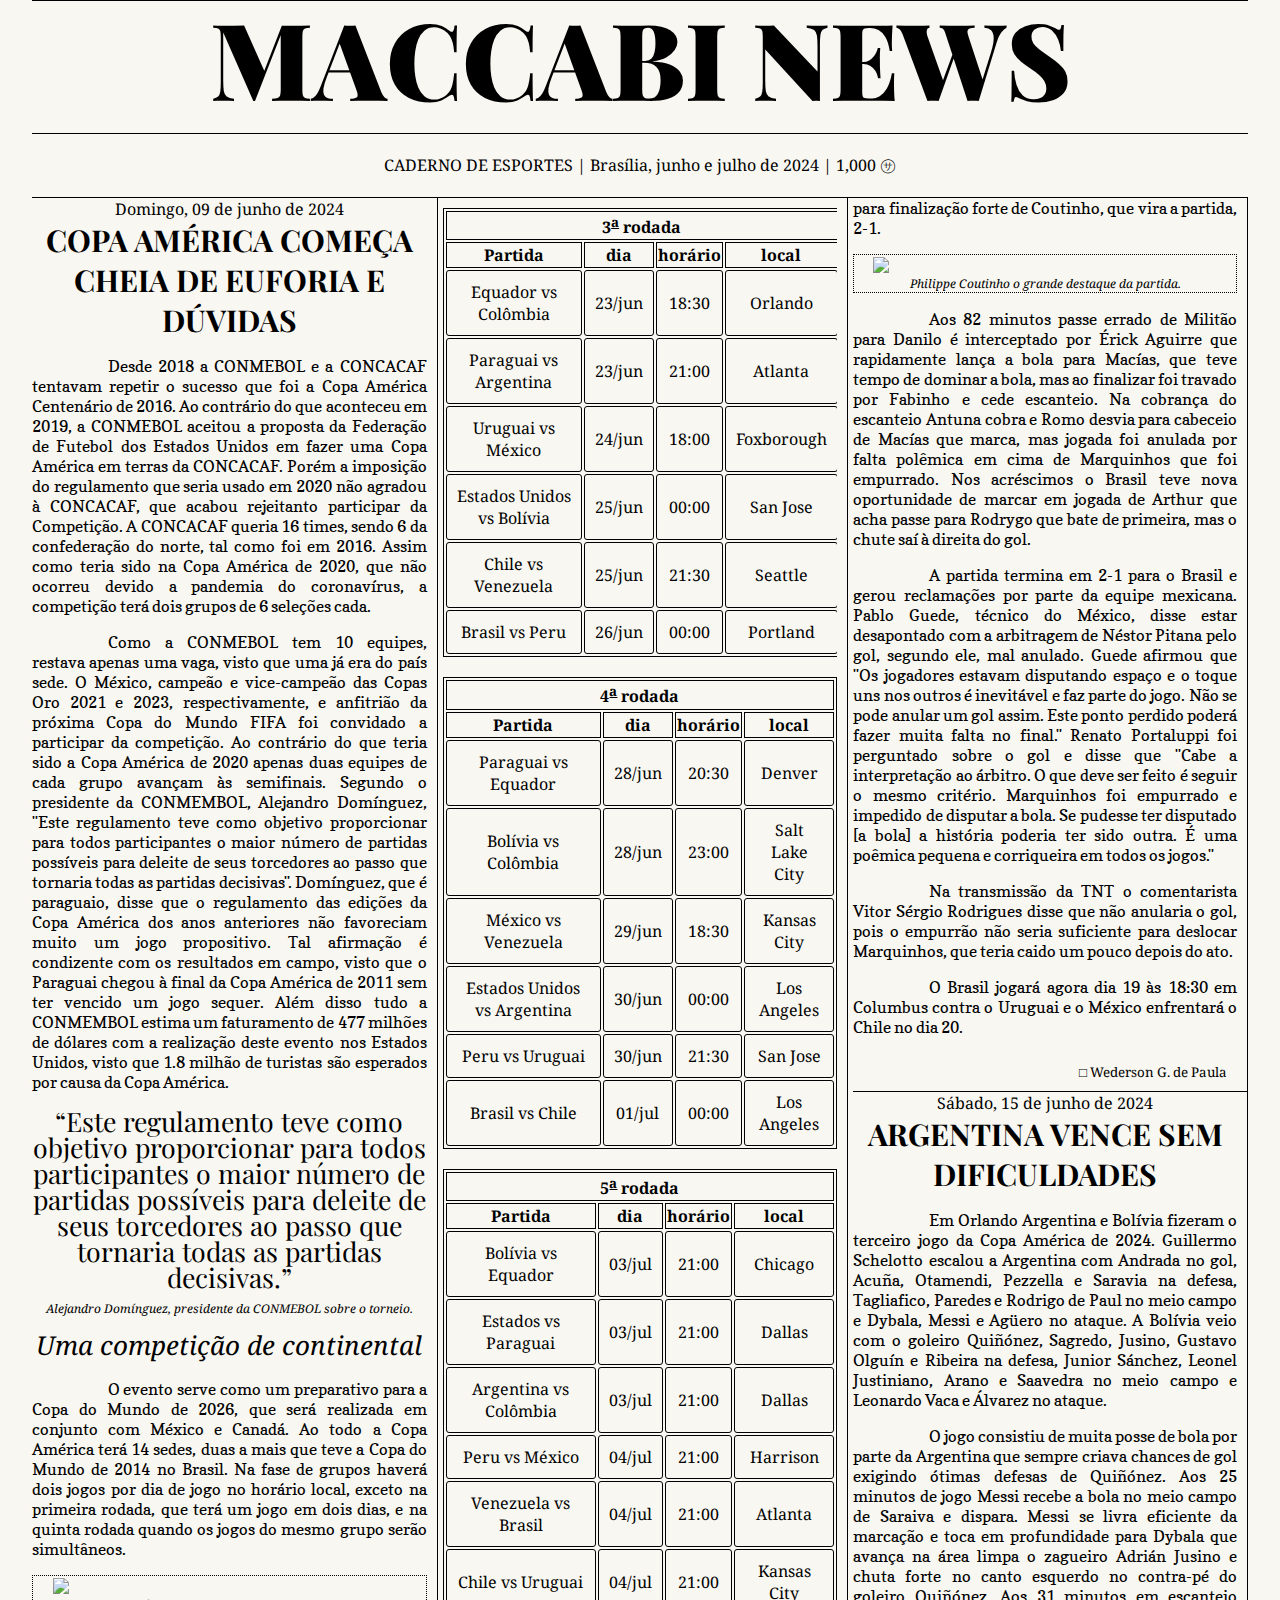
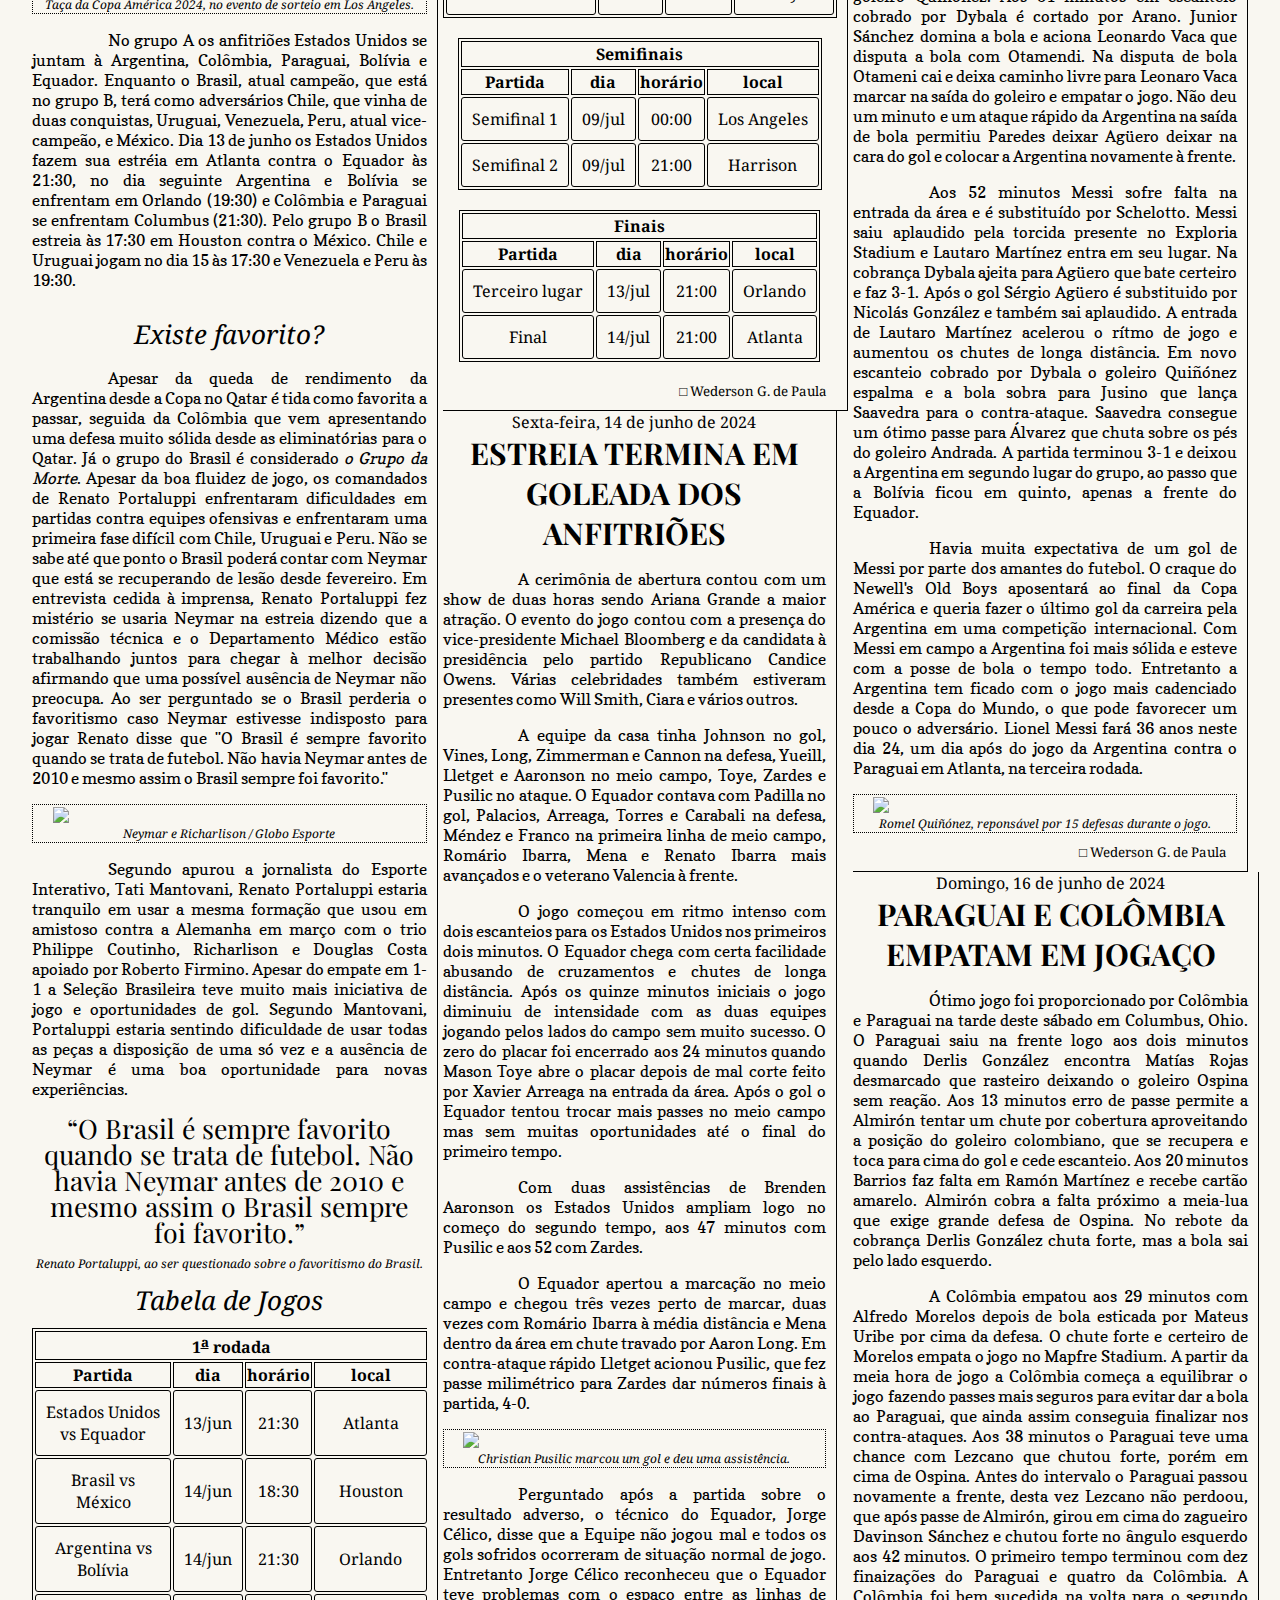
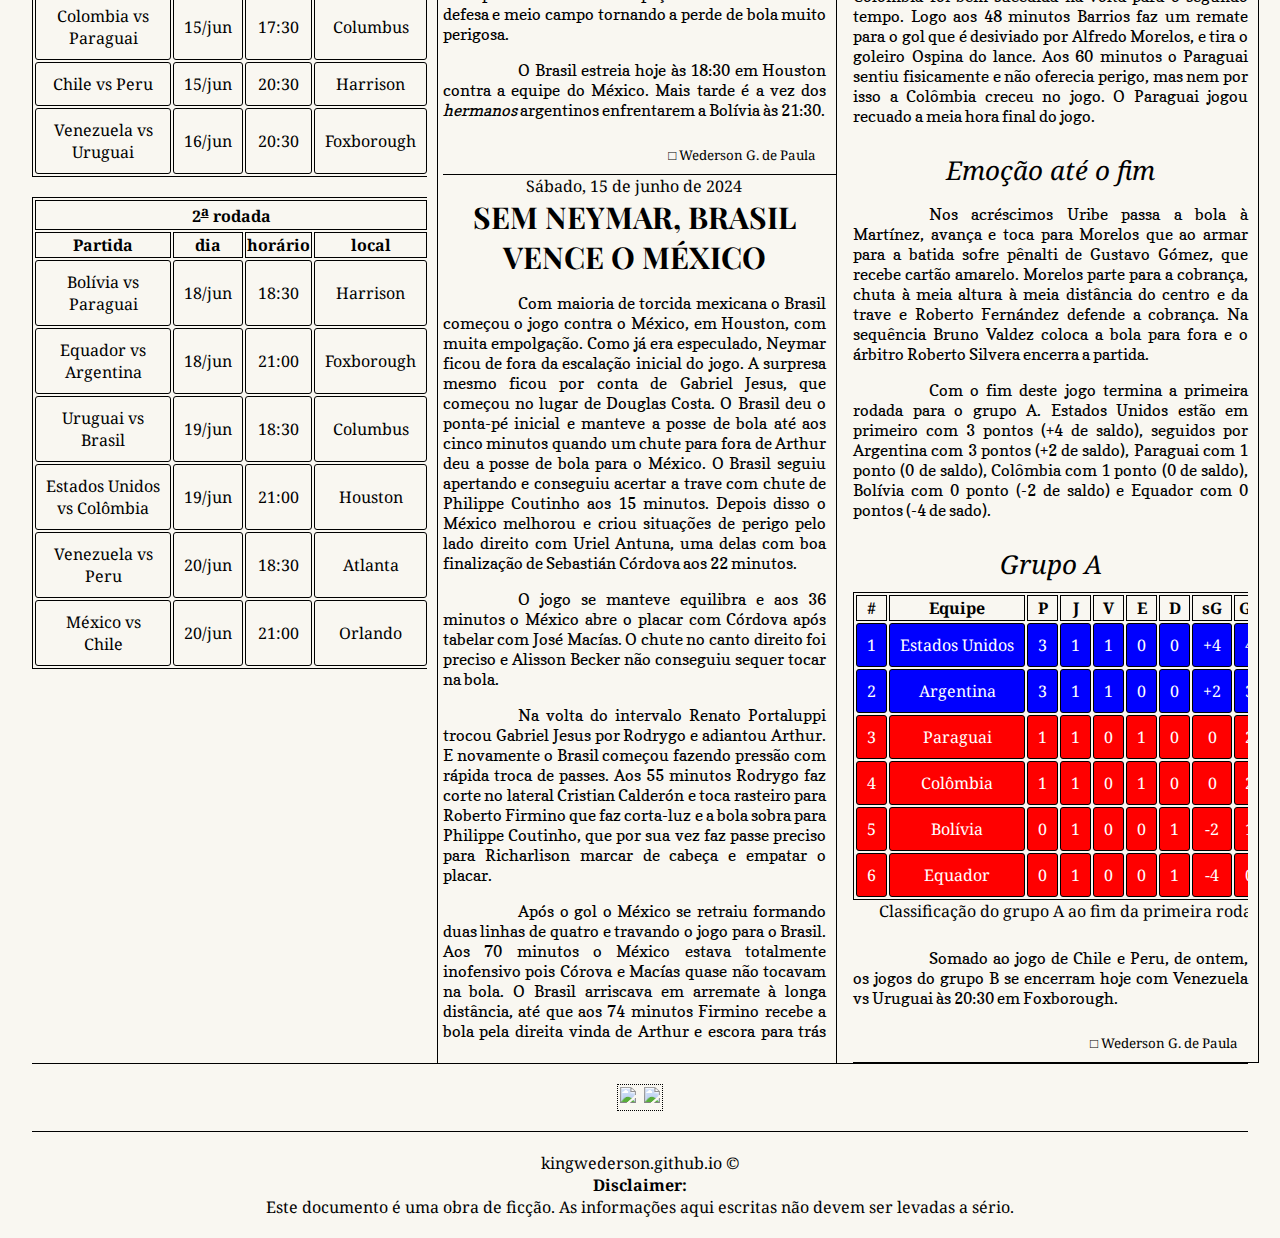
==== commit fe44033b: "Add files via upload" ====
--- a/ca2024/index.html
+++ b/ca2024/index.html
@@ -791,7 +791,7 @@
 
             <div class="conjunto">
                 <h2>Emoção até o fim</h2>
-                <p>Nos acréscimos Almirón perde a bola para Martínez, que avança e toca para Morelos que ao armar para a batida sofre pênalti de Gustavo Gómez, que recebe cartão amarelo. Morelos parte para a cobrança, chuta à meia altura à meia distância do centro e da trave e Roberto Fernández defende a cobrança. Na sequência Bruno Valdez coloca a bola para fora e o árbitro Roberto Silvera encerra a partida.</p>
+                <p>Nos acréscimos Uribe passa a bola à Martínez, avança e toca para Morelos que ao armar para a batida sofre pênalti de Gustavo Gómez, que recebe cartão amarelo. Morelos parte para a cobrança, chuta à meia altura à meia distância do centro e da trave e Roberto Fernández defende a cobrança. Na sequência Bruno Valdez coloca a bola para fora e o árbitro Roberto Silvera encerra a partida.</p>
             </div>
 
             <p>Com o fim deste jogo termina a primeira rodada para o grupo A. Estados Unidos estão em primeiro com 3 pontos (+4 de saldo), seguidos por Argentina com 3 pontos (+2 de saldo), Paraguai com 1 ponto (0 de saldo), Colômbia com 1 ponto (0 de saldo), Bolívia com 0 ponto (-2 de saldo) e Equador com 0 pontos (-4 de sado).</p>
@@ -906,4 +906,4 @@
         Este documento é uma obra de ficção. As informações aqui escritas não devem ser levadas a sério.
     </div>
 </body>
-</html>
+</html>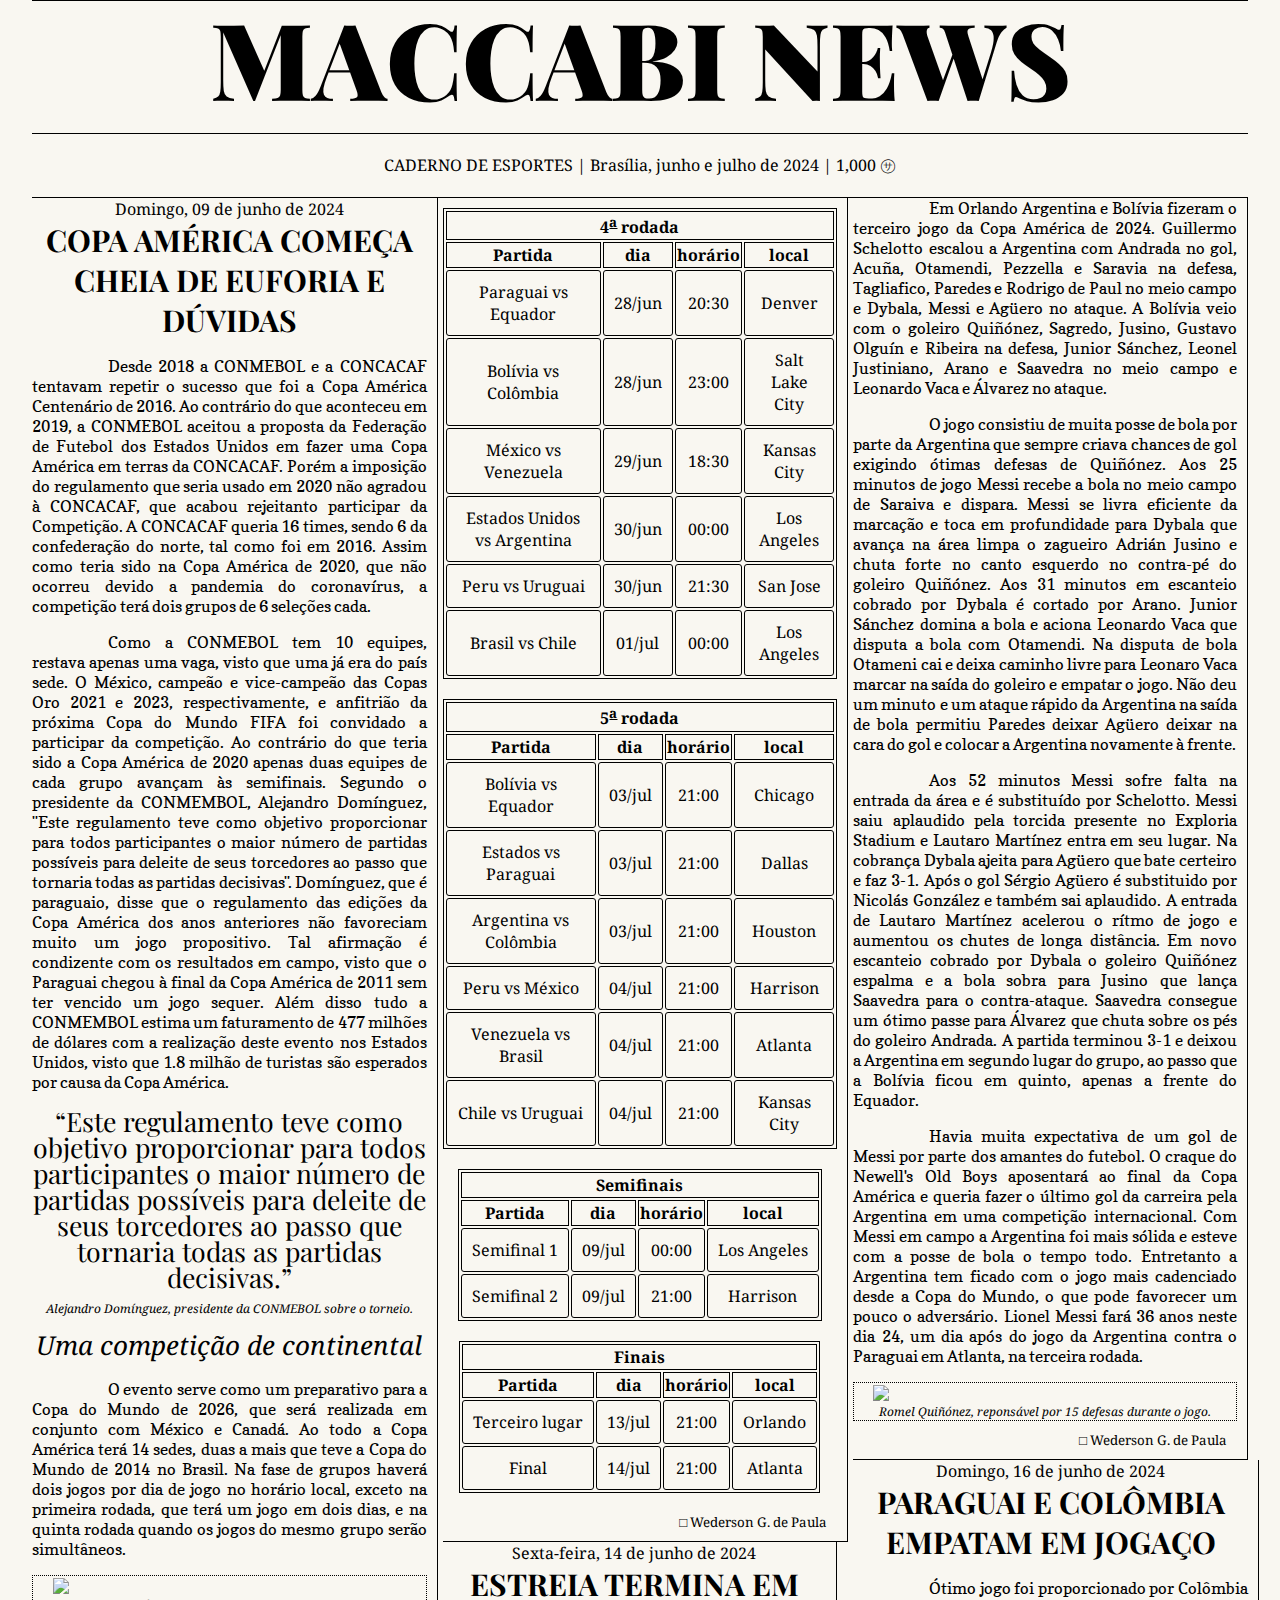
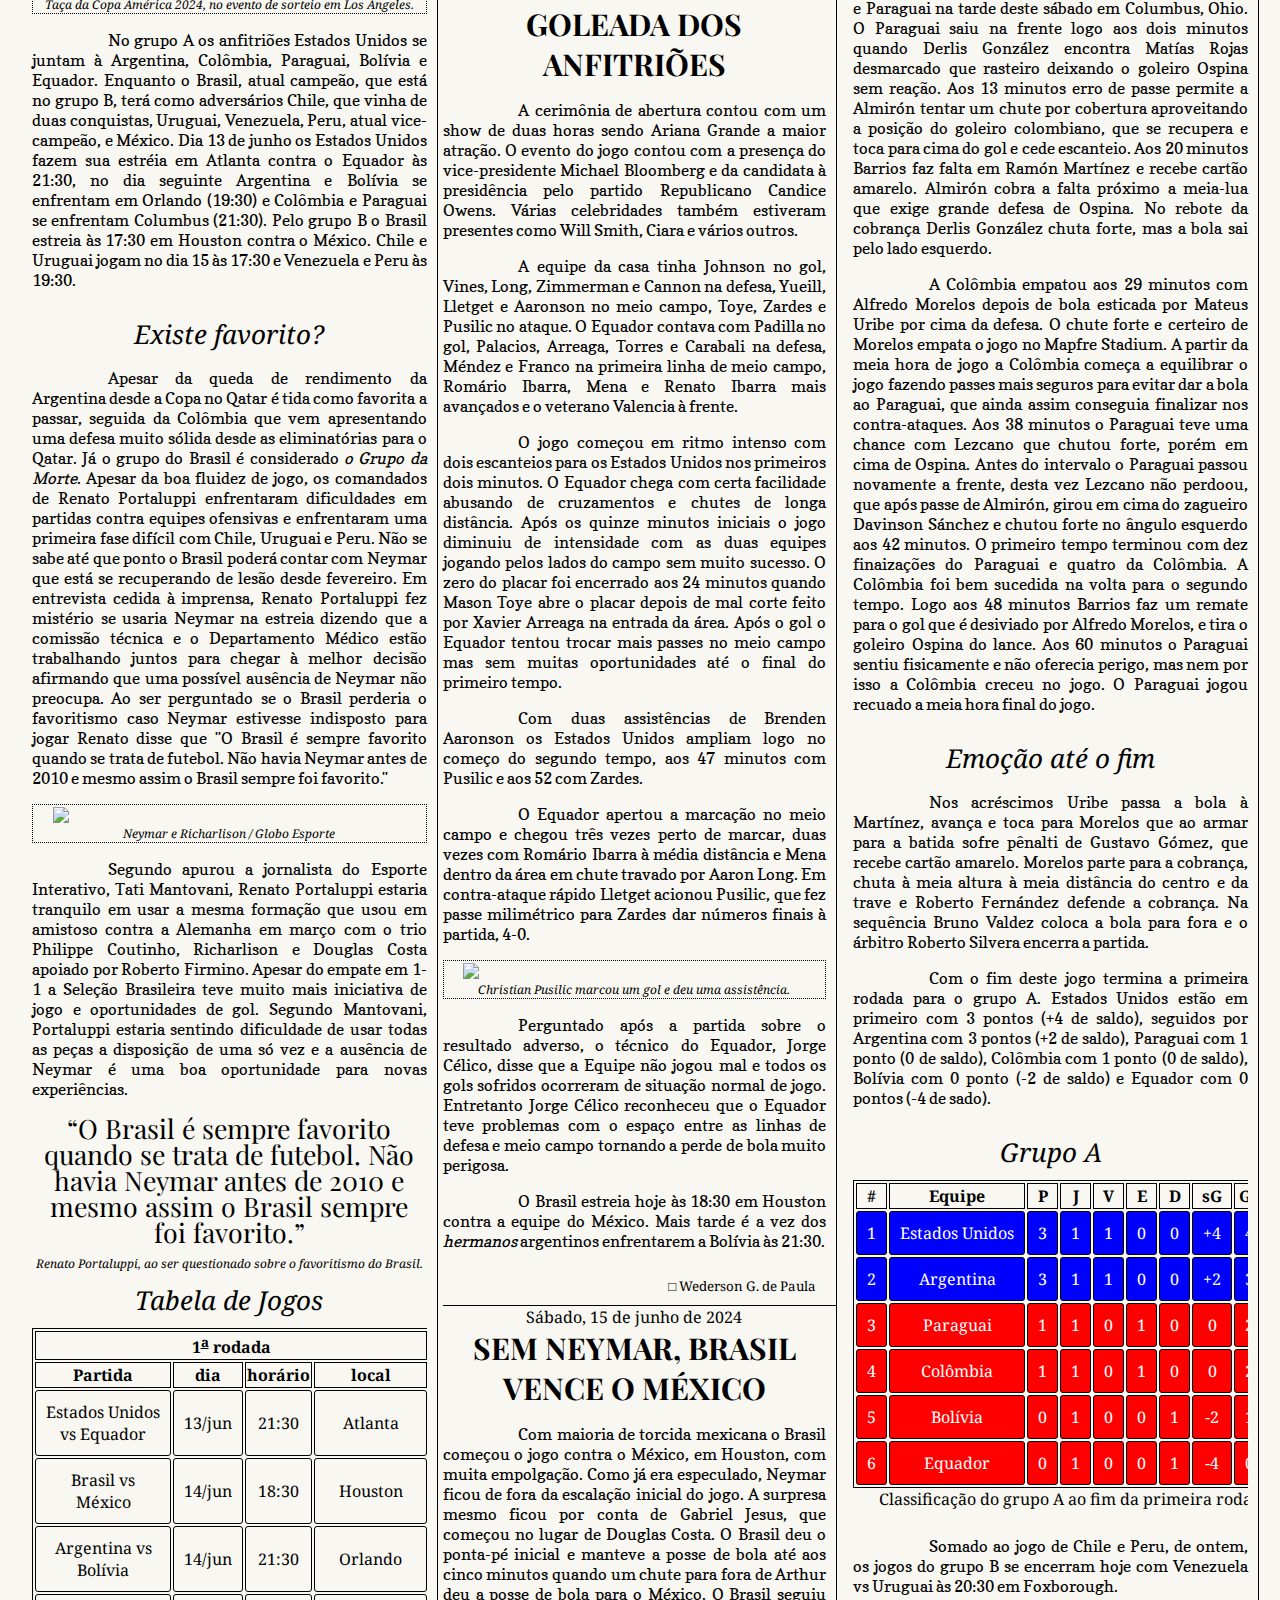
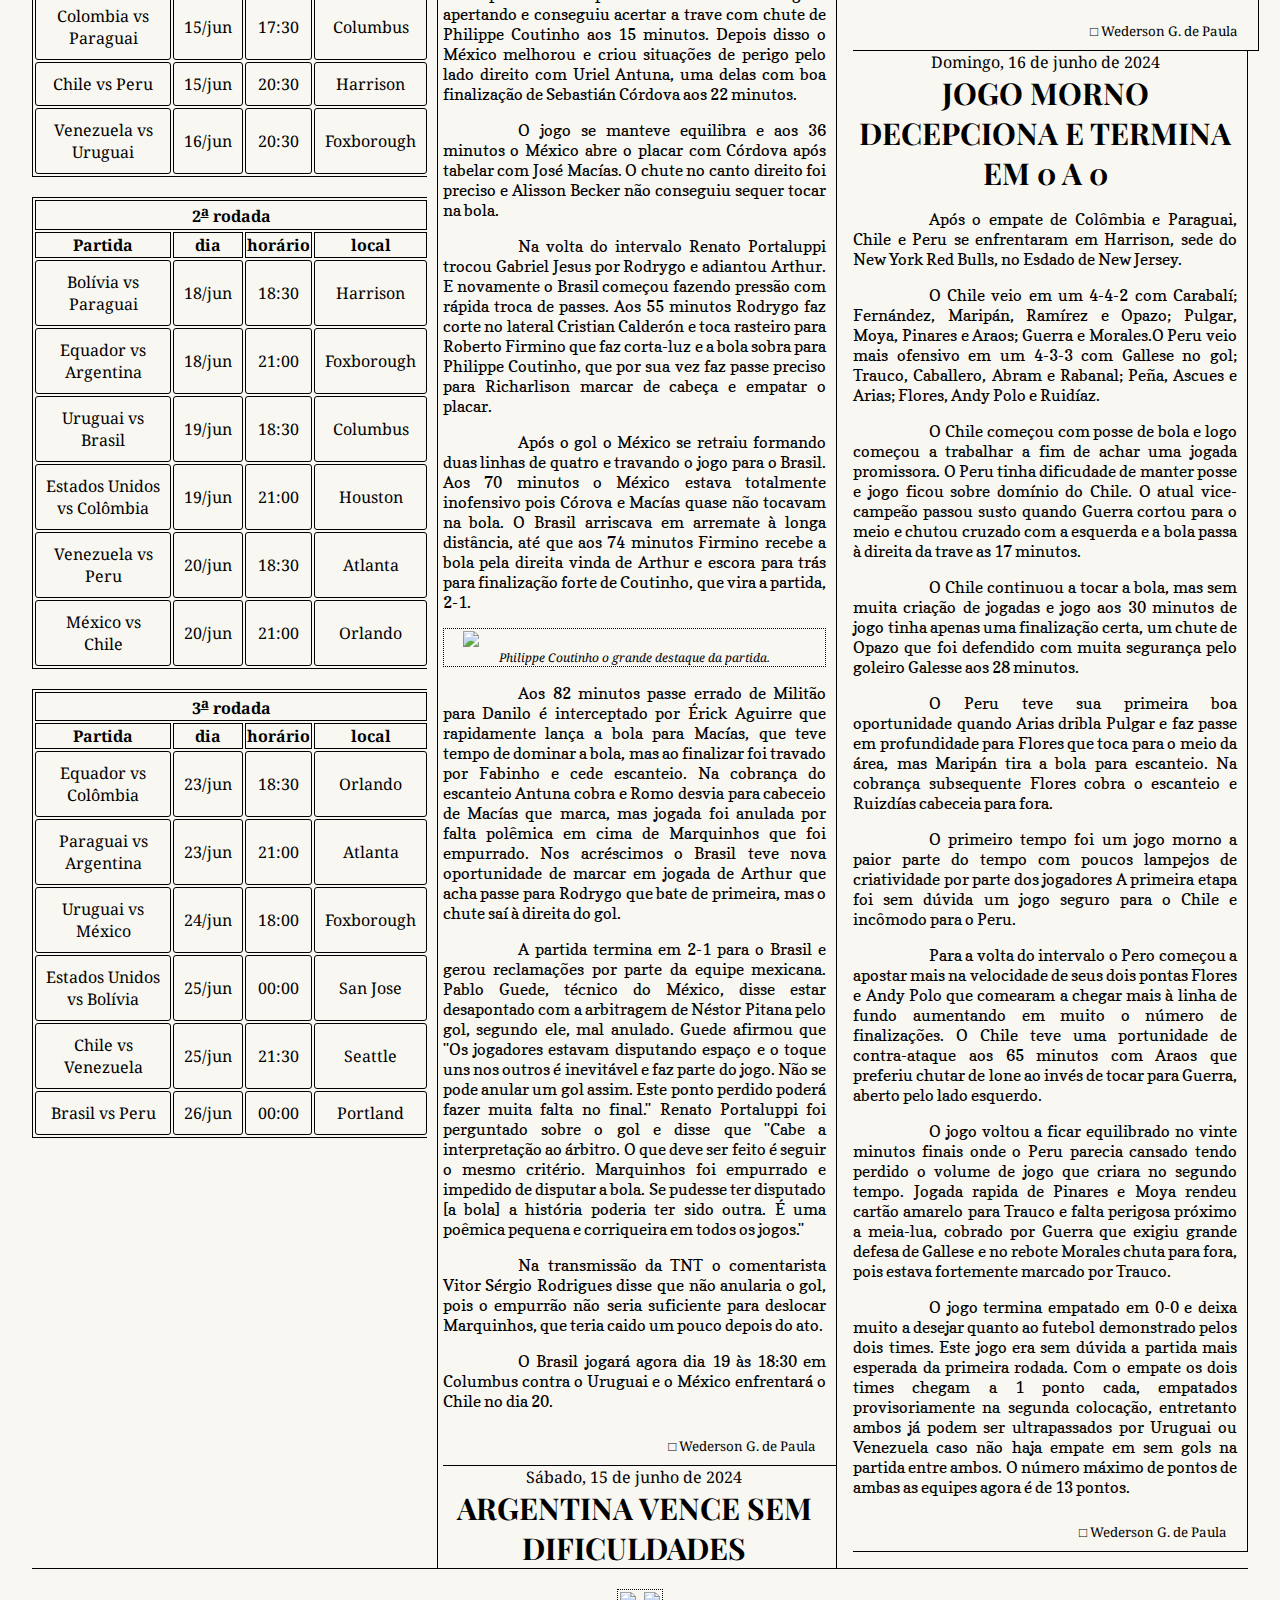
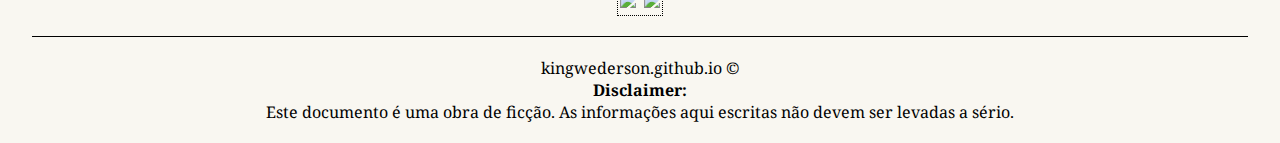
==== commit b912bfbb: "Add files via upload" ====
--- a/ca2024/index.html
+++ b/ca2024/index.html
@@ -163,7 +163,7 @@
                             </td>
                         </tr>
                         <tr>
-                            <td>
+                            <td title="0-0">
                                 Chile vs Peru
                             </td>
                             <td>
@@ -569,7 +569,7 @@
                                 21:00
                             </td>
                             <td>
-                                Dallas
+                                Houston
                             </td>
                         </tr>
                         <tr>
@@ -891,6 +891,23 @@
             <assina>&square; Wederson G. de Paula</assina>
         </article>
 
+        <article>
+            <div class="conjunto">
+                <span class="date">Domingo, 16 de junho de 2024</span><br>
+                <h1>Jogo morno decepciona e termina em 0 a 0</h1>
+                <p>Após o empate de Colômbia e Paraguai, Chile e Peru se enfrentaram em Harrison, sede do New York Red Bulls, no Esdado de New Jersey.</p>
+            </div>
+            <p>O Chile veio em um 4-4-2 com Carabalí; Fernández, Maripán, Ramírez e Opazo; Pulgar, Moya, Pinares e Araos; Guerra e Morales.O Peru veio mais ofensivo em um 4-3-3 com Gallese no gol; Trauco, Caballero, Abram e Rabanal; Peña, Ascues e Arias; Flores, Andy Polo e Ruidíaz.</p>
+            <p>O Chile começou com  posse de bola e logo começou a trabalhar a fim de achar uma jogada promissora. O Peru tinha dificudade de manter  posse e jogo ficou sobre domínio do Chile. O atual vice-campeão passou susto quando Guerra cortou para o meio e chutou cruzado com a esquerda e a bola passa à direita da trave as 17 minutos.</p>
+            <p>O Chile continuou a tocar a bola, mas sem muita criação de jogadas e jogo aos 30 minutos de jogo tinha apenas uma finalização certa, um chute de Opazo que foi defendido com muita segurança pelo goleiro Galesse aos 28 minutos.</p>
+            <p>O Peru teve sua primeira boa oportunidade quando Arias dribla Pulgar e faz passe em profundidade para Flores que toca para o meio da área, mas Maripán tira a bola para escanteio. Na cobrança subsequente Flores cobra o escanteio e Ruizdías cabeceia para fora.</p>
+            <p>O primeiro tempo foi um jogo morno a paior parte do tempo com poucos lampejos de criatividade por parte dos jogadores A primeira etapa foi sem dúvida um jogo seguro para o Chile e incômodo para o Peru.</p>
+            <p>Para a volta do intervalo o Pero começou a apostar mais na velocidade de seus dois pontas Flores e Andy Polo que comearam a chegar mais à linha de fundo aumentando em muito o número de finalizações. O Chile teve uma portunidade de contra-ataque aos 65 minutos com Araos que preferiu chutar de lone ao invés de tocar para Guerra, aberto pelo lado esquerdo.</p>
+            <p>O jogo voltou a ficar equilibrado no vinte minutos finais onde o Peru parecia cansado tendo perdido o volume de jogo que criara no segundo tempo. Jogada rapida de Pinares e Moya rendeu cartão amarelo para Trauco e falta perigosa próximo a meia-lua, cobrado por Guerra que exigiu grande defesa de Gallese e no rebote Morales chuta para fora, pois estava fortemente marcado por Trauco.</p>
+            <p>O jogo termina empatado em 0-0 e deixa muito a desejar quanto ao futebol demonstrado pelos dois times. Este jogo era sem dúvida a partida mais esperada da primeira rodada. Com o empate os dois times chegam a 1 ponto cada, empatados provisoriamente na segunda colocação, entretanto ambos já podem ser ultrapassados por Uruguai ou Venezuela caso não haja empate em sem gols na partida entre ambos. O número máximo de pontos de ambas as equipes agora é de 13 pontos.</p>
+            <assina>&square; Wederson G. de Paula</assina>
+        </article>
+
     </div><!--FIM DO CADERNO-->
     
     <div class="nivelsup" id="propaganda">
--- a/ca2024/img.css
+++ b/ca2024/img.css
@@ -1,36 +1,39 @@
+img.mini{
+    max-height: 32px;
+}
 img.argentina{
-    content: url("https://upload.wikimedia.org/wikipedia/commons/thumb/1/1a/Flag_of_Argentina.svg/20px-Flag_of_Argentina.svg.png");
+    content: url("https://api.fifa.com/api/v1/picture/flags-sq-4/arg");
 }
 img.bolivia{
-    content: url("https://upload.wikimedia.org/wikipedia/commons/thumb/4/48/Flag_of_Bolivia.svg/20px-Flag_of_Bolivia.svg.png");
+    content: url("https://api.fifa.com/api/v1/picture/flags-sq-4/bol");
 }
 img.brasil{
-    content: url("https://upload.wikimedia.org/wikipedia/commons/thumb/0/05/Flag_of_Brazil.svg/22px-Flag_of_Brazil.svg.png");
+    content: url("https://api.fifa.com/api/v1/picture/flags-sq-4/bra");
 }
 img.chile{
-    content: url("https://upload.wikimedia.org/wikipedia/commons/thumb/7/78/Flag_of_Chile.svg/20px-Flag_of_Chile.svg.png");
+    content: url("https://api.fifa.com/api/v1/picture/flags-sq-4/chi");
 }
 img.colombia{
-    content:url("https://upload.wikimedia.org/wikipedia/commons/thumb/2/21/Flag_of_Colombia.svg/20px-Flag_of_Colombia.svg.png");
+    content: url("https://api.fifa.com/api/v1/picture/flags-sq-4/col");
 }
 img.equador{
-    content: url("https://upload.wikimedia.org/wikipedia/commons/thumb/e/e8/Flag_of_Ecuador.svg/20px-Flag_of_Ecuador.svg.png");
+    content: url("https://api.fifa.com/api/v1/picture/flags-sq-4/ecu");
 }
 img.eua{
-    content:url("https://upload.wikimedia.org/wikipedia/commons/thumb/a/a4/Flag_of_the_United_States.svg/20px-Flag_of_the_United_States.svg.png");
+    content:url("https://api.fifa.com/api/v1/picture/flags-sq-4/usa");
 }
 img.mexico{
-    content:url("https://upload.wikimedia.org/wikipedia/commons/thumb/f/fc/Flag_of_Mexico.svg/20px-Flag_of_Mexico.svg.png");
+    content: url("https://api.fifa.com/api/v1/picture/flags-sq-4/mex");
 }
 img.paraguai{
-    content:url("https://upload.wikimedia.org/wikipedia/commons/thumb/2/27/Flag_of_Paraguay.svg/20px-Flag_of_Paraguay.svg.png");
+    content: url("https://api.fifa.com/api/v1/picture/flags-sq-4/par");
 }
 img.peru{
-    content:url("https://upload.wikimedia.org/wikipedia/commons/thumb/c/cf/Flag_of_Peru.svg/20px-Flag_of_Peru.svg.png");
+    content: url("https://api.fifa.com/api/v1/picture/flags-sq-4/per");
 }
 img.uruguai{
-    content: url("https://upload.wikimedia.org/wikipedia/commons/thumb/f/fe/Flag_of_Uruguay.svg/20px-Flag_of_Uruguay.svg.png");
+    content: url("https://api.fifa.com/api/v1/picture/flags-sq-4/uru");
 }
 img.venezuela{
-    content: url("https://upload.wikimedia.org/wikipedia/commons/thumb/0/06/Flag_of_Venezuela.svg/20px-Flag_of_Venezuela.svg.png");
+    content: url("https://api.fifa.com/api/v1/picture/flags-sq-4/ven");
 }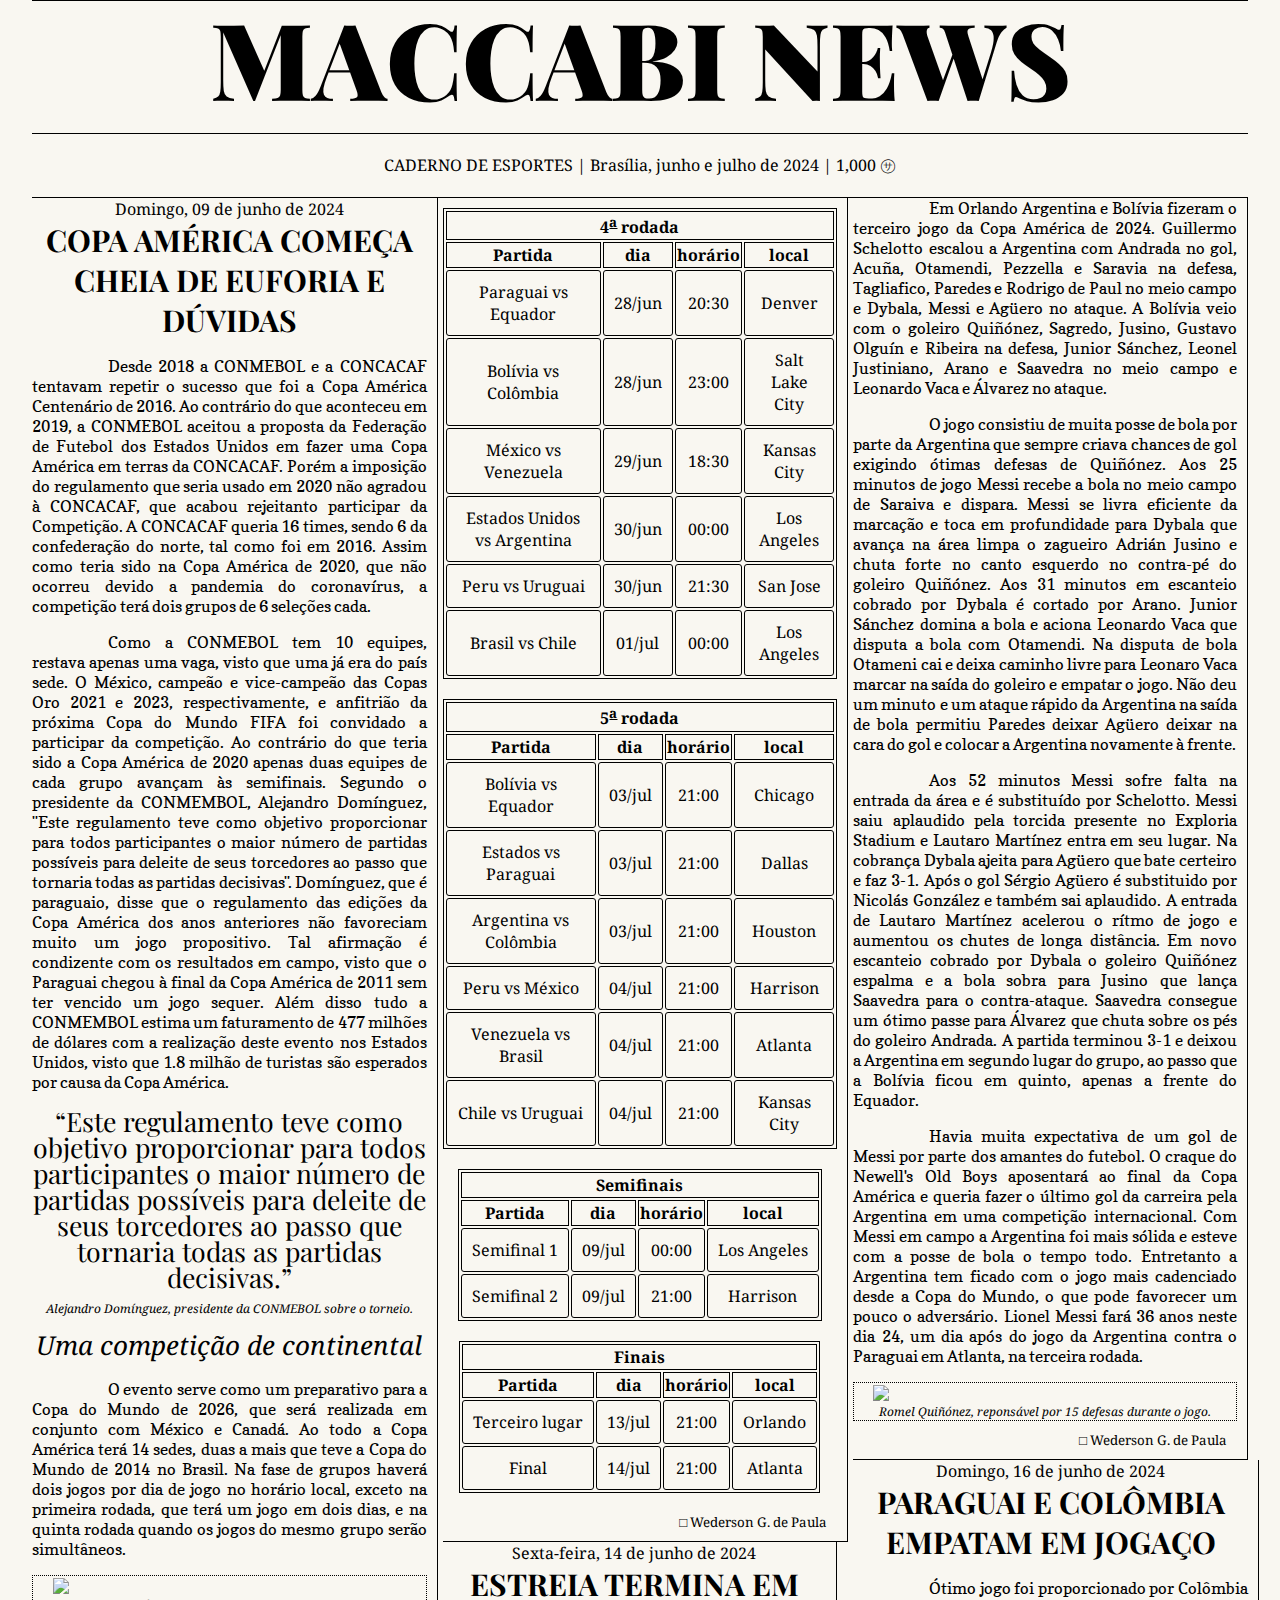
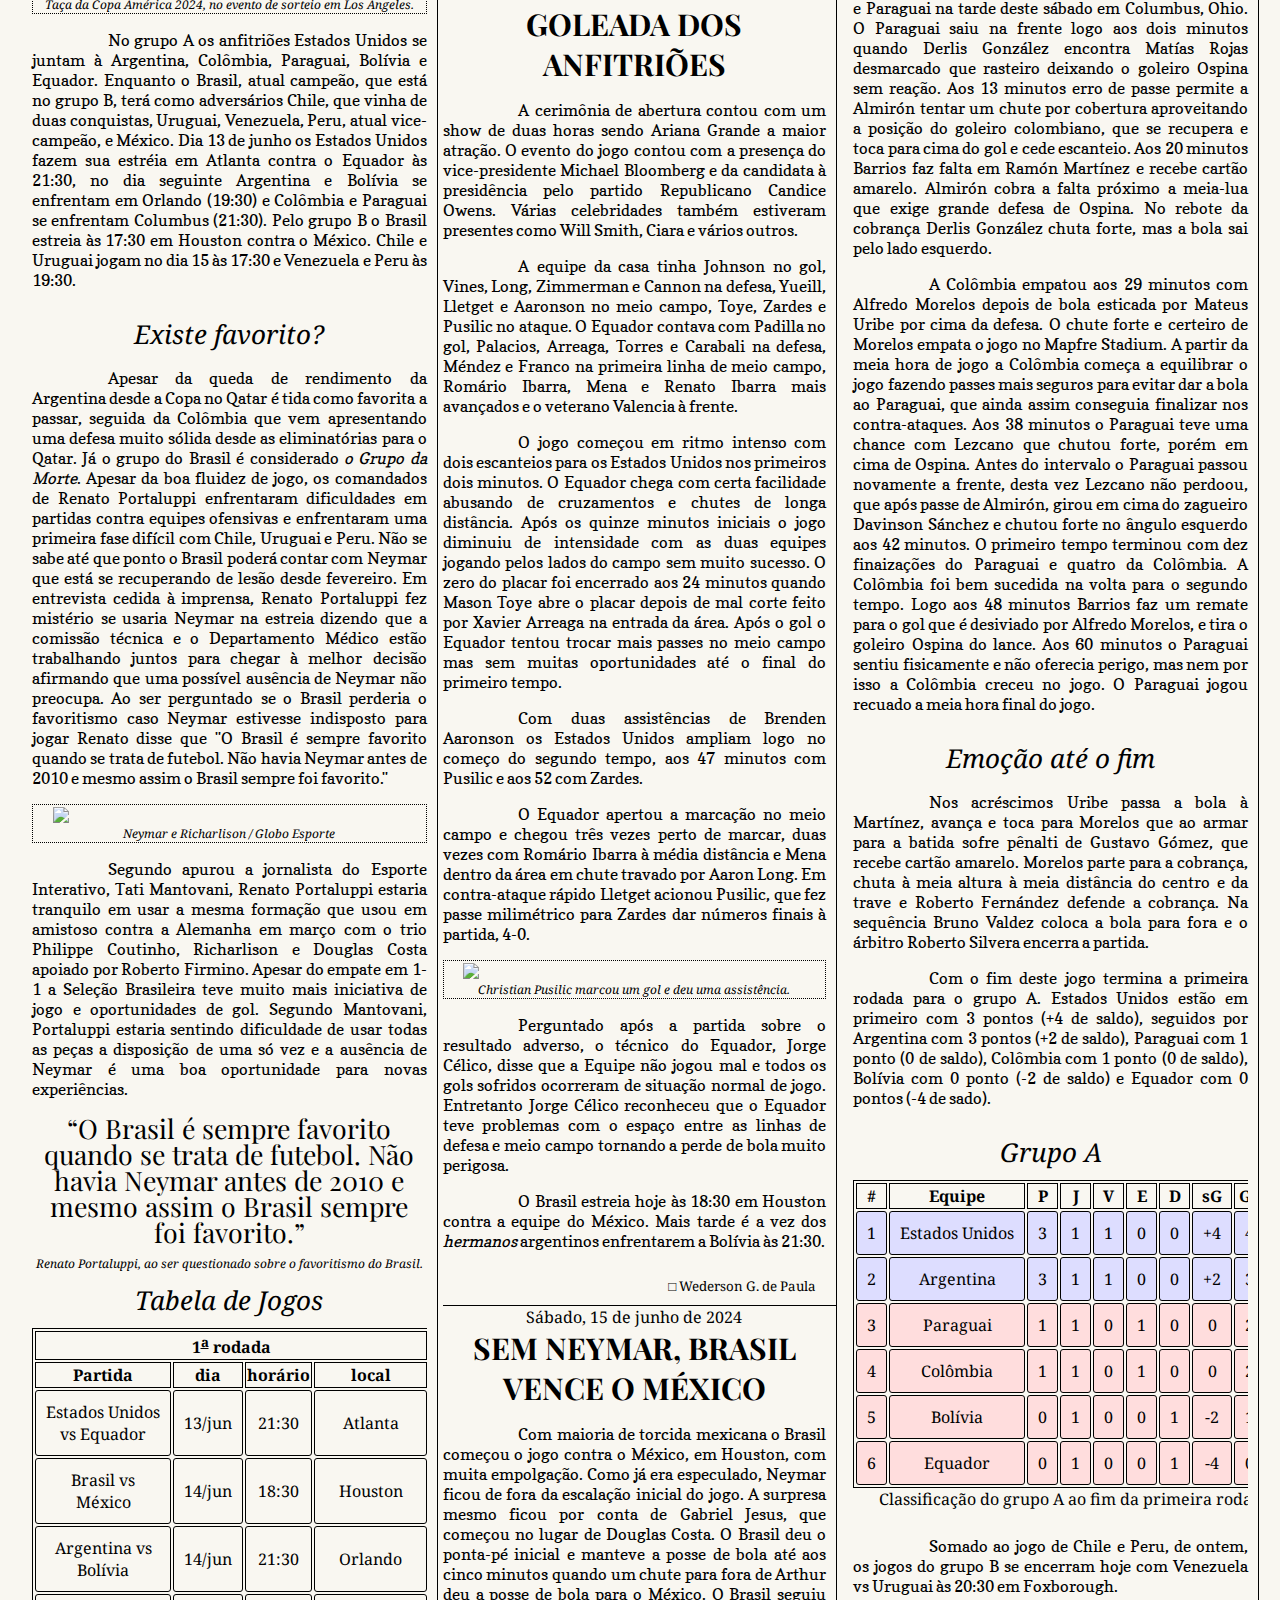
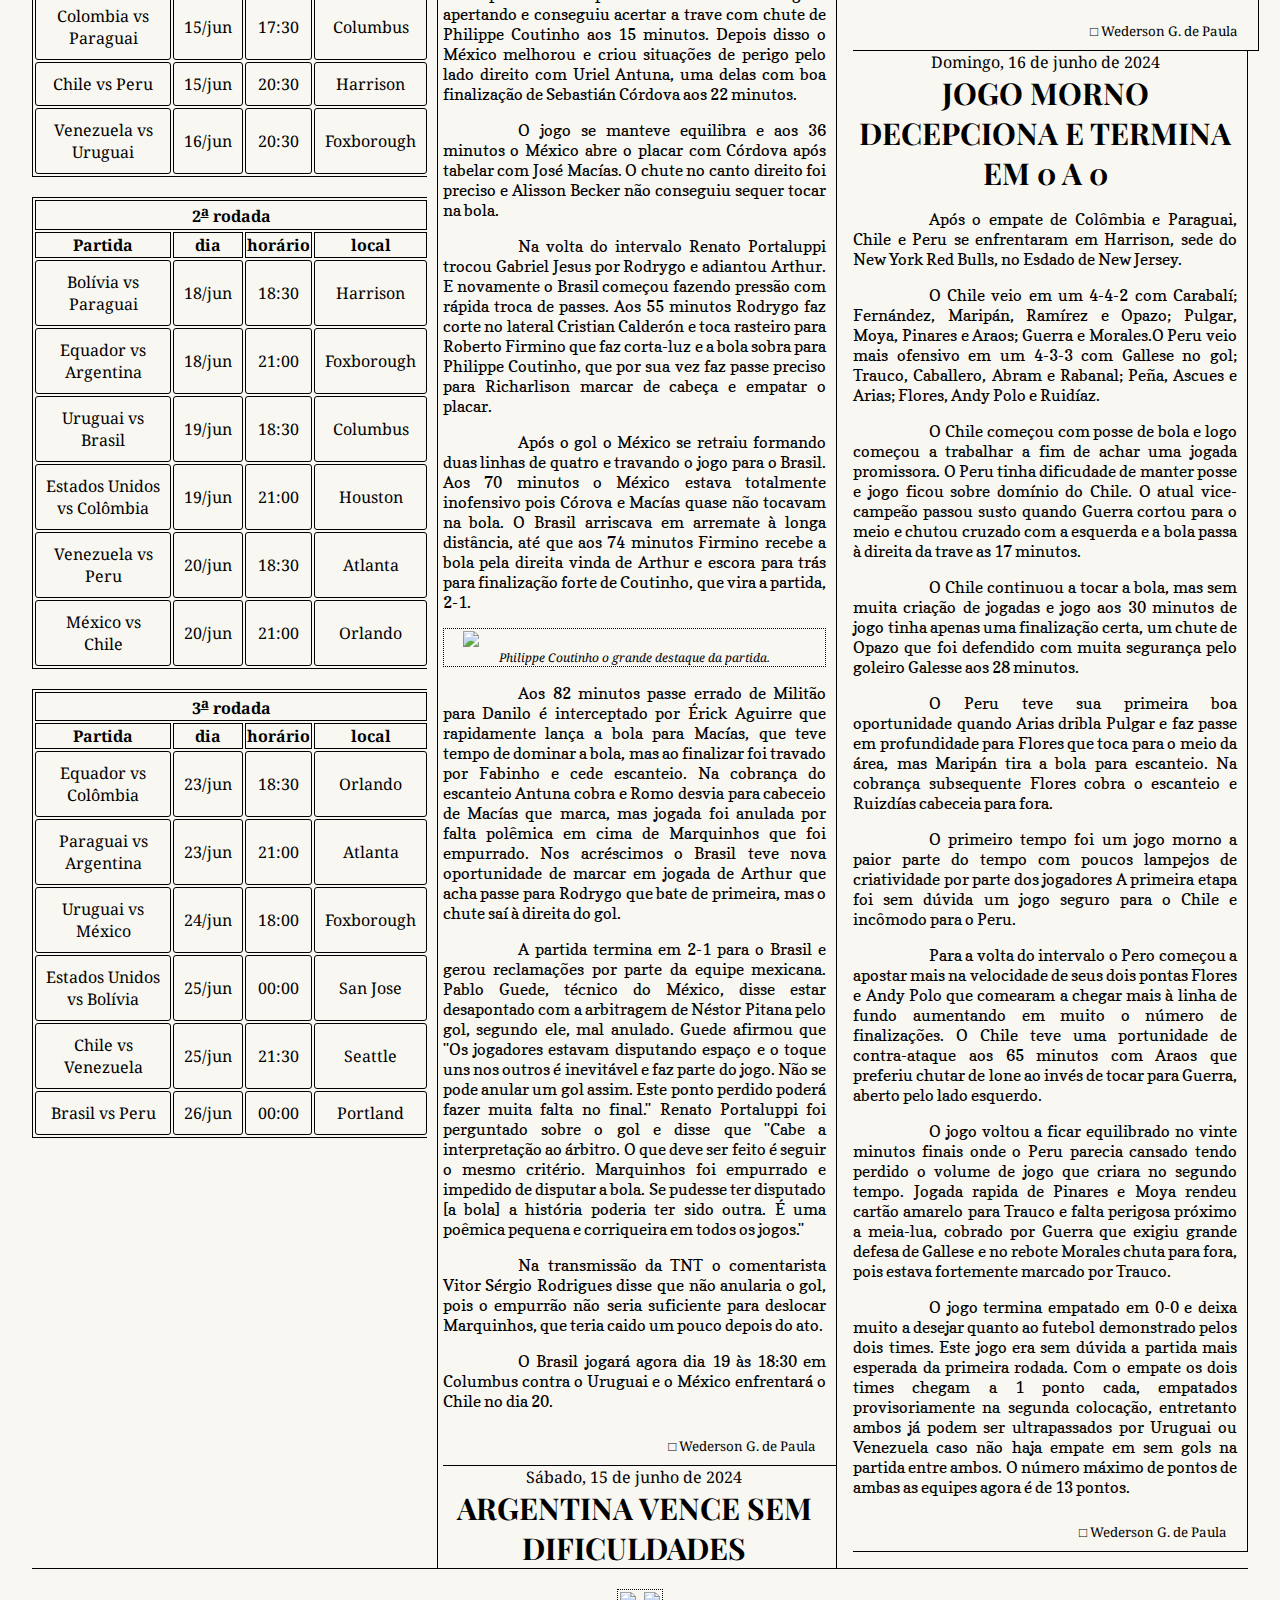
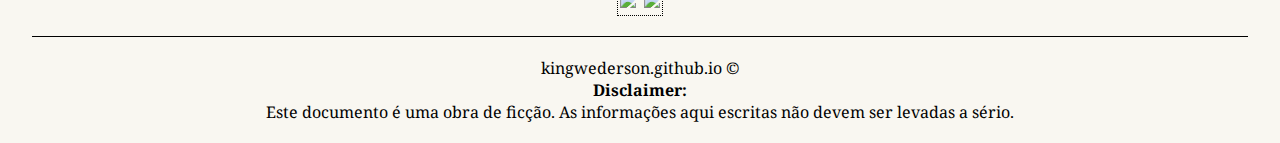
==== commit 59f75931: "Add files via upload" ====
--- a/ca2024/index.html
+++ b/ca2024/index.html
@@ -9,9 +9,9 @@
     <link href="https://fonts.googleapis.com/css2?family=Copse&display=swap" rel="stylesheet">
     <link href='https://fonts.googleapis.com/css?family=Playfair+Display:400,700,900,400italic,700italic,900italic|Droid+Serif:400,700,400italic,700italic' rel='stylesheet' type='text/css'>
     <link href="https://fonts.googleapis.com/css2?family=Lobster&display=swap" rel="stylesheet">
-    <link href="ca2024.css?id=6" rel="stylesheet">
-    <link href="sumula.css?id=3" rel="stylesheet">
-    <link href="img.css?id=3" rel="stylesheet">
+    <link href="ca2024.css?id=7" rel="stylesheet">
+    <link href="sumula.css?id=4" rel="stylesheet">
+    <link href="img.css?id=4" rel="stylesheet">
     <style>
         div#alerta{
             position:fixed;
--- a/ca2024/sumula.css
+++ b/ca2024/sumula.css
@@ -2,15 +2,13 @@
     display:none;
 }
 table.quali tr:nth-child(2) td,table.quali tr:nth-child(3) td{
-    background: blue;
-    color:white;
+    background: #ddf;
 }
 table.quali tr:nth-child(4) td,
 table.quali tr:nth-child(5) td,
 table.quali tr:nth-child(6) td,
 table.quali tr:nth-child(7) td{
-    background: red;
-    color:white;
+    background: #fdd;
 }
 table.quali tr:nth-child(2) td:nth-child(1)::after{
     content: '1';
@@ -54,4 +52,20 @@
     position:sticky;
     top:0px;
     background:white;
+}
+table.jogos td.cinza{
+    background-color: gray;
+    color: white;
+}
+table.jogos td.vit{
+    background-color: green;
+    color: white;
+}
+table.jogos td.emp{
+    background-color: yellow;
+    color: black;
+}
+table.jogos td.der{
+    background-color: red;
+    color: white;
 }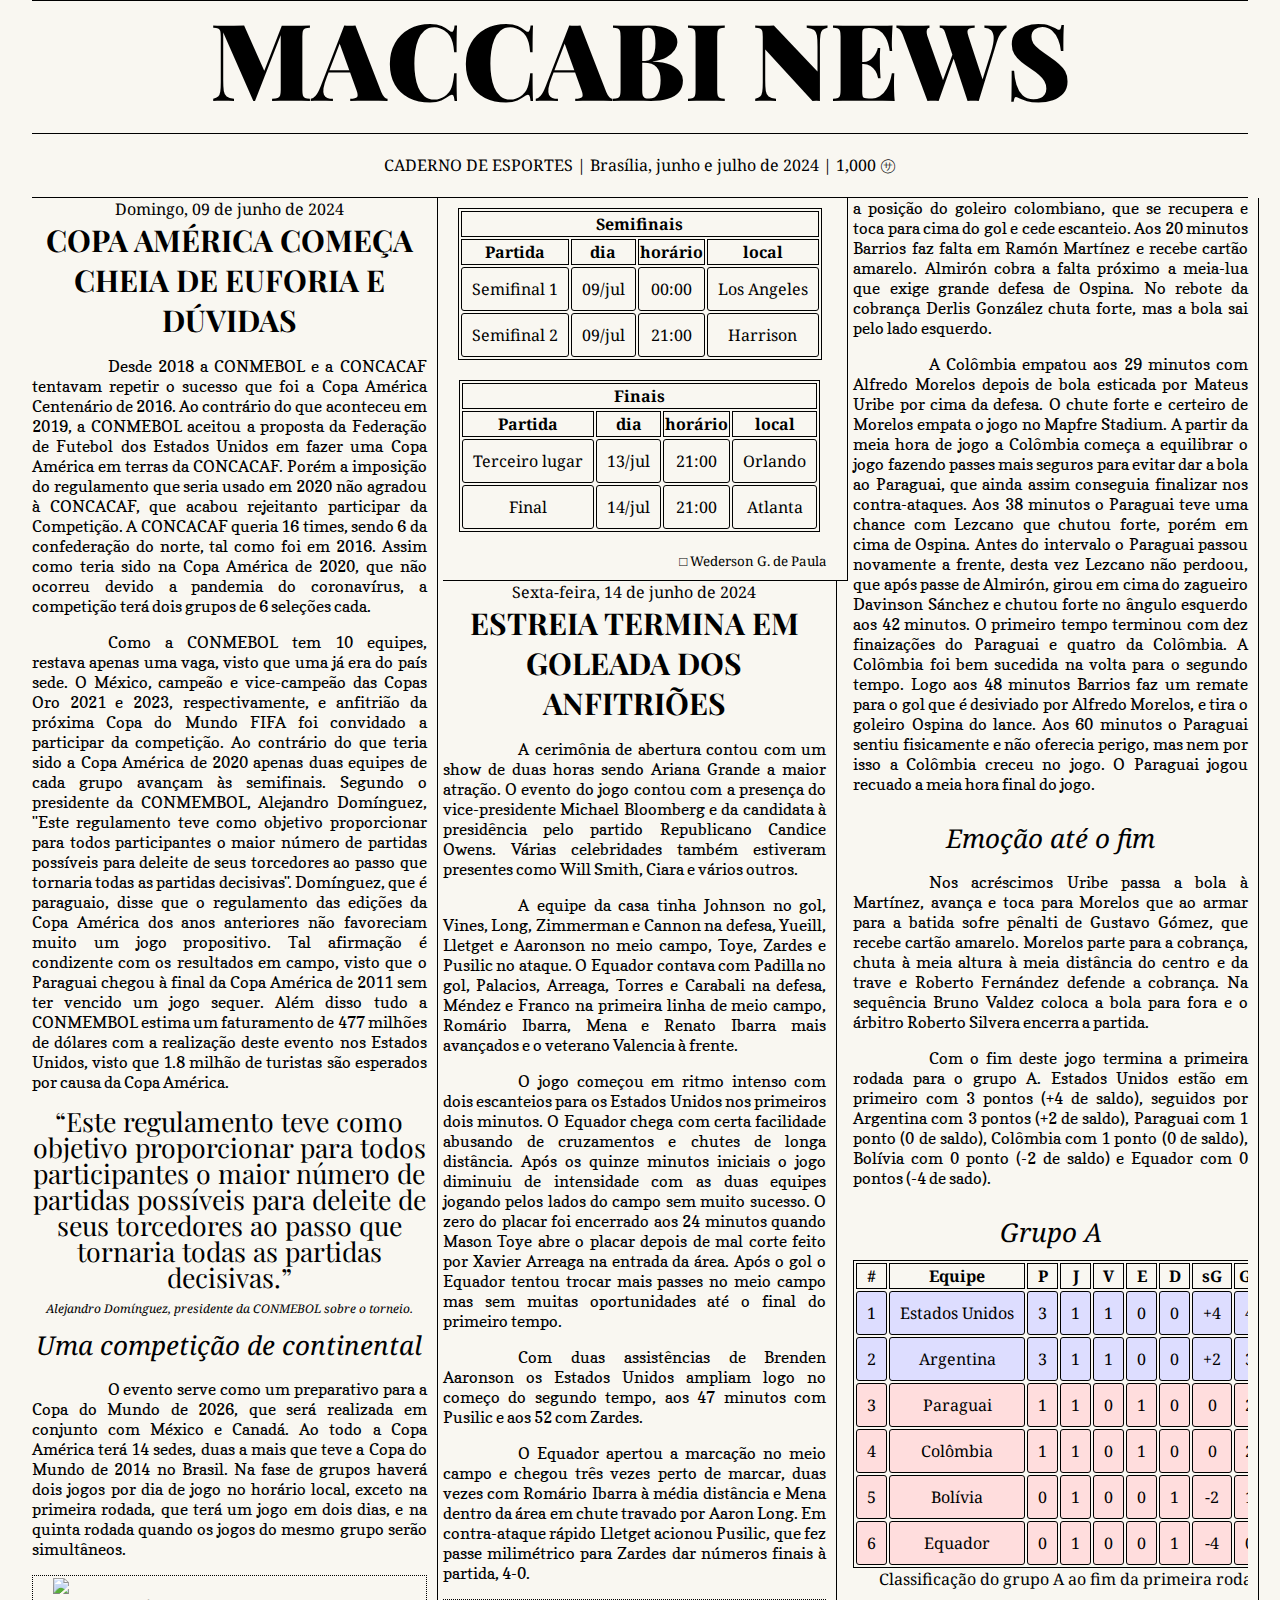
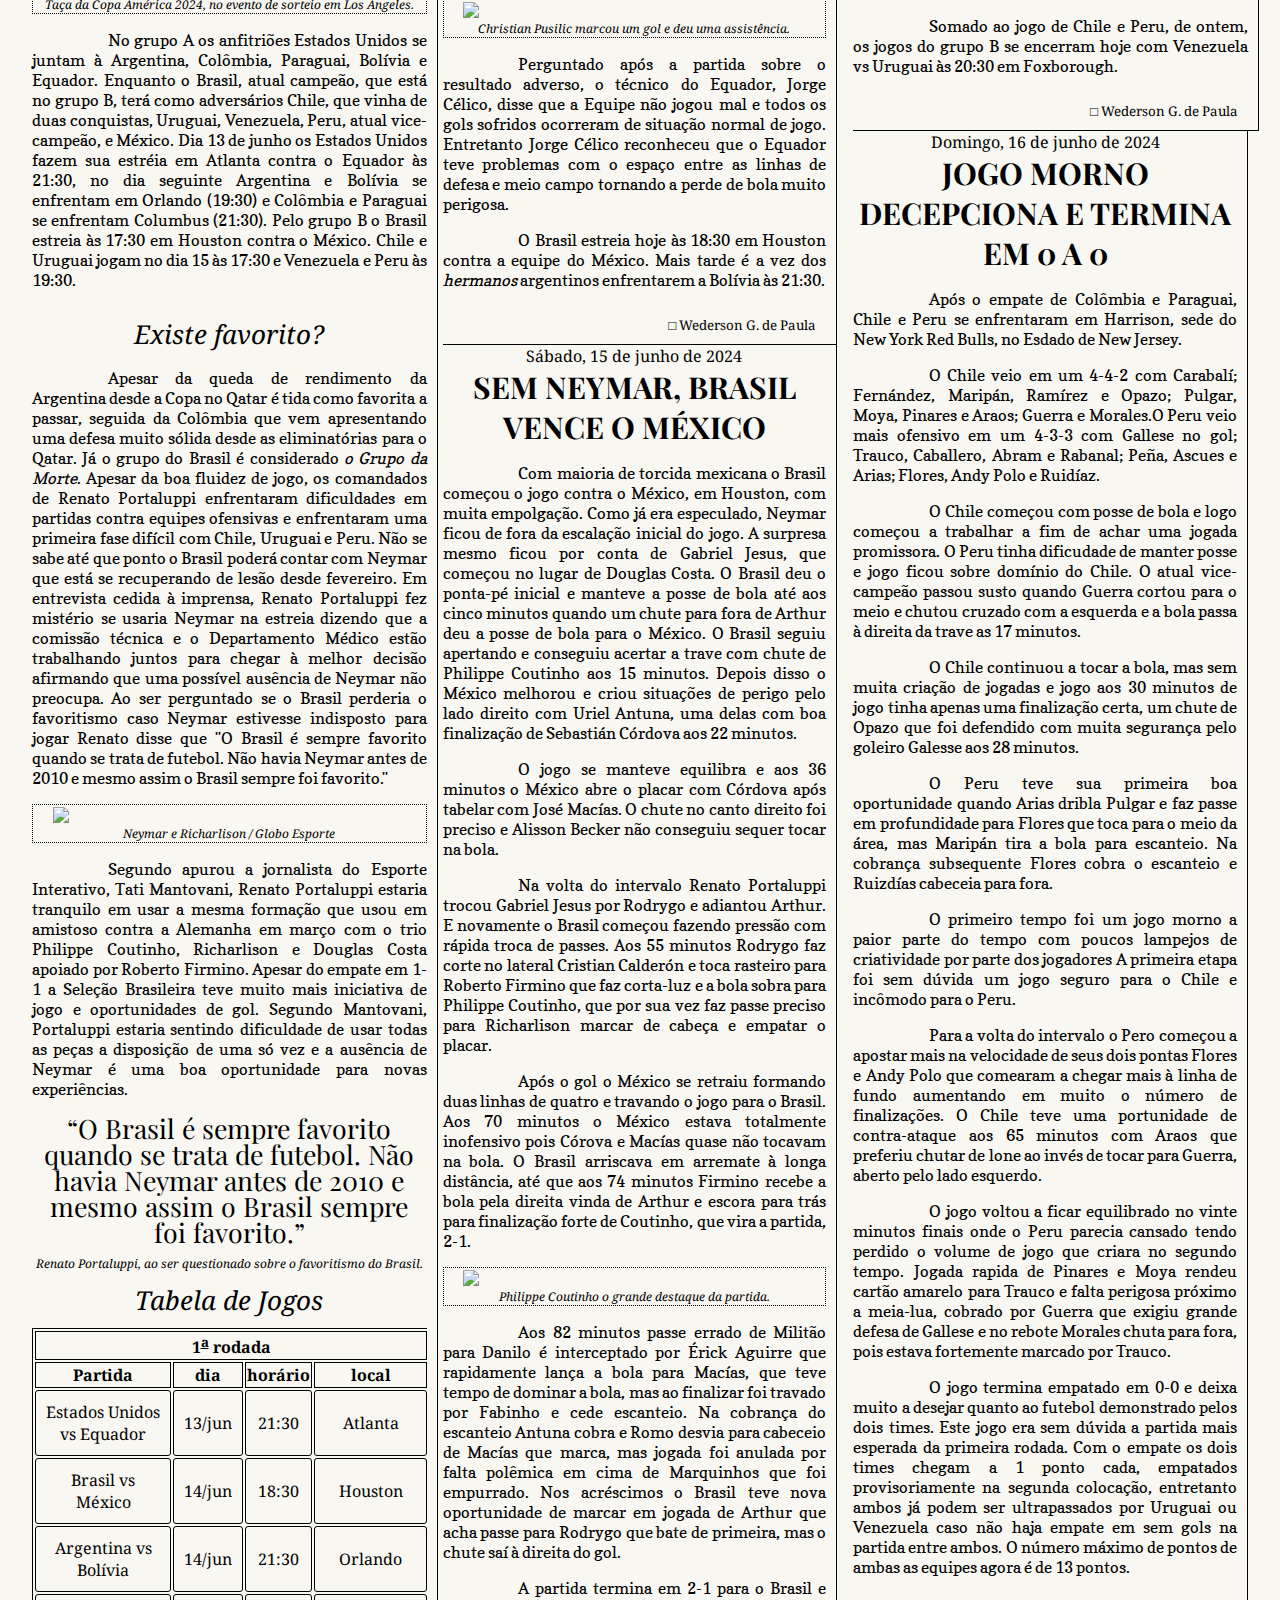
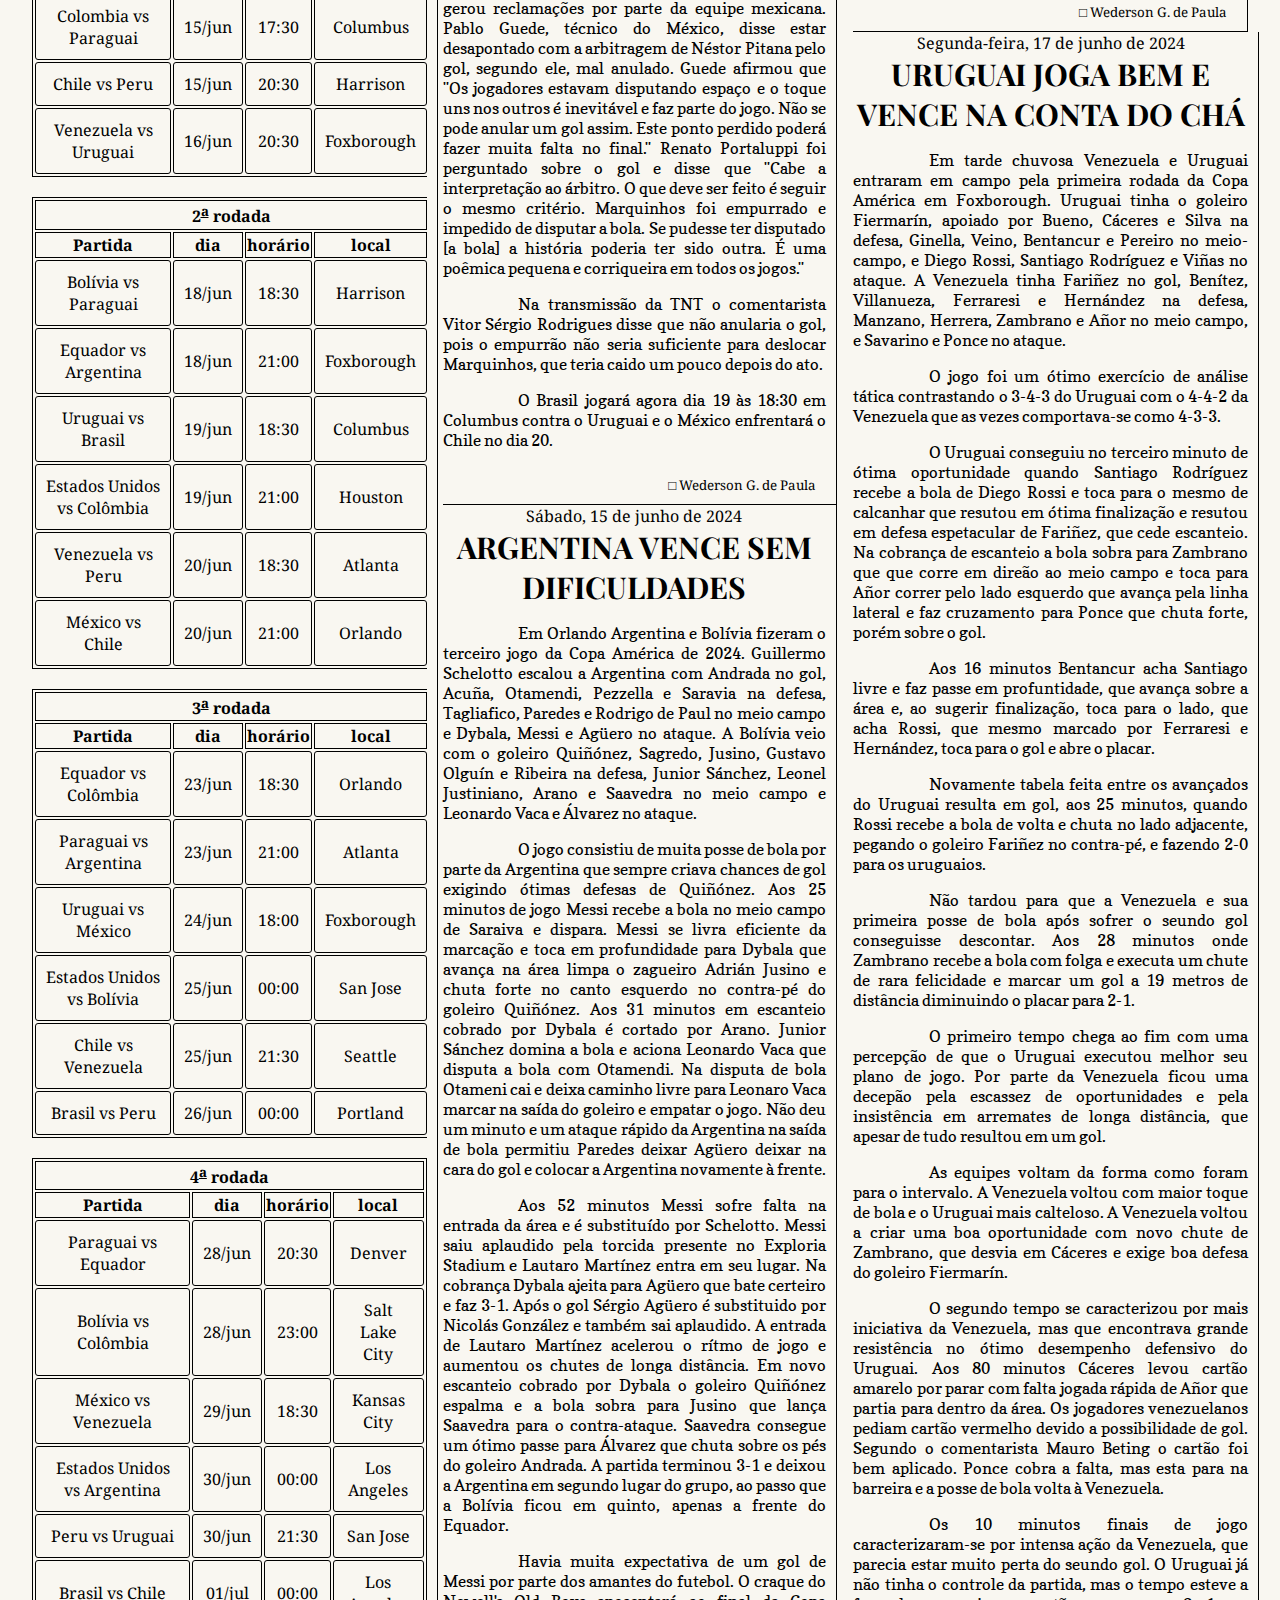
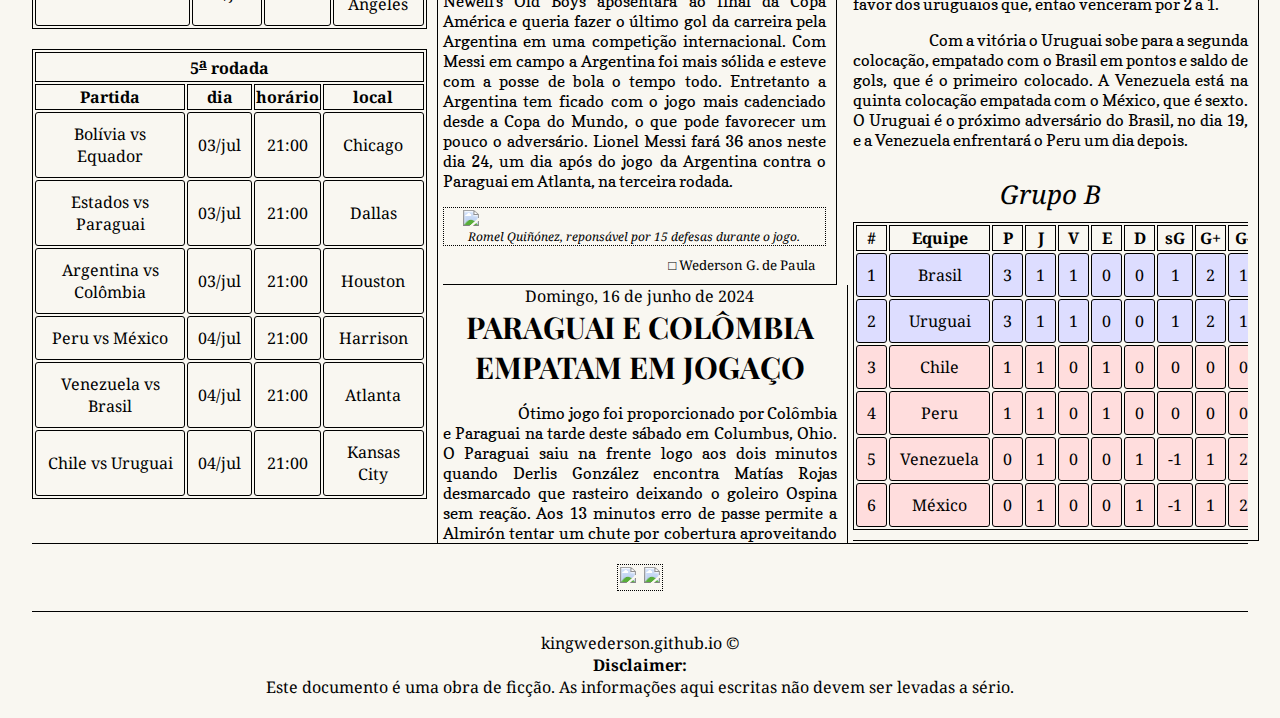
==== commit 158d9631: "Add files via upload" ====
--- a/ca2024/index.html
+++ b/ca2024/index.html
@@ -780,6 +780,7 @@
             
             <assina>&square; Wederson G. de Paula</assina>
         </article>
+
         <!--Paraguai e Colômbia empatam em jogaço-->
         <article>
             <div class="conjunto">
@@ -908,6 +909,114 @@
             <assina>&square; Wederson G. de Paula</assina>
         </article>
 
+        <article>
+            <div class="conjunto">
+                <span class="date">Segunda-feira, 17 de junho de 2024</span><br>
+                <h1>Uruguai joga bem e vence na conta do chá</h1>
+                <p>Em tarde chuvosa Venezuela e Uruguai entraram em campo pela primeira rodada da Copa América em Foxborough. Uruguai tinha o goleiro Fiermarín, apoiado por Bueno, Cáceres e Silva na defesa, Ginella, Veino, Bentancur e Pereiro no meio-campo, e Diego Rossi, Santiago Rodríguez e Viñas no ataque. A Venezuela tinha Fariñez no gol, Benítez, Villanueza, Ferraresi e Hernández na defesa, Manzano, Herrera, Zambrano e Añor no meio campo, e Savarino e Ponce no ataque.</p>
+                <p>O jogo foi um ótimo exercício de análise tática contrastando o 3-4-3 do Uruguai com o 4-4-2 da Venezuela que as vezes comportava-se como 4-3-3.</p>
+                <p>O Uruguai conseguiu no terceiro minuto de ótima oportunidade quando Santiago Rodríguez recebe a bola de Diego Rossi e toca para o mesmo de calcanhar que resutou em ótima finalização e resutou em defesa espetacular de Fariñez, que cede escanteio. Na cobrança de escanteio a bola sobra para Zambrano que que corre em direão ao meio campo e toca para Añor correr pelo lado esquerdo que avança pela linha lateral e faz cruzamento para Ponce que chuta forte, porém sobre o gol.</p>
+                <p>Aos 16 minutos Bentancur acha Santiago livre e faz passe em profuntidade, que avança sobre a área e, ao sugerir finalização, toca para o lado, que acha Rossi, que mesmo marcado por Ferraresi e Hernández, toca para o gol e abre o placar.</p>
+                <p>Novamente tabela feita entre os avançados do Uruguai resulta em gol, aos 25 minutos, quando Rossi recebe a bola de volta e chuta no lado adjacente, pegando o goleiro Fariñez no contra-pé, e fazendo 2-0 para os uruguaios.</p>
+                <p>Não tardou para que a Venezuela e sua primeira posse de bola após sofrer o seundo gol conseguisse descontar. Aos 28 minutos onde Zambrano recebe a bola com folga e executa um chute de rara felicidade e marcar um gol a 19 metros de distância diminuindo o placar para 2-1.</p>
+                <p>O primeiro tempo chega ao fim com uma percepção de que o Uruguai executou melhor seu plano de jogo. Por parte da Venezuela ficou uma decepão pela escassez de oportunidades e pela insistência em arremates de longa distância, que apesar de tudo resultou em um gol.</p>
+                <p>As equipes voltam da forma como foram para o intervalo. A Venezuela voltou com maior toque de bola e o Uruguai mais calteloso. A Venezuela voltou a criar uma boa oportunidade com novo chute de Zambrano, que desvia em Cáceres e exige boa defesa do goleiro Fiermarín.</p>
+                <p>O segundo tempo se caracterizou por mais iniciativa da Venezuela, mas que encontrava grande resistência no ótimo desempenho defensivo do Uruguai. Aos 80 minutos Cáceres levou cartão amarelo por parar com falta jogada rápida de Añor que partia para dentro da área. Os jogadores venezuelanos pediam cartão vermelho devido a possibilidade de gol. Segundo o comentarista Mauro Beting o cartão foi bem aplicado. Ponce cobra a falta, mas esta para na barreira e a posse de bola volta à Venezuela.</p>
+                <p>Os 10 minutos finais de jogo caracterizaram-se por intensa ação da Venezuela, que parecia estar muito perta do seundo gol. O Uruguai já não tinha o controle da partida, mas o tempo esteve a favor dos uruguaios que, então venceram por 2 a 1.</p>
+                <p>Com a vitória o Uruguai sobe para a segunda colocação, empatado com o Brasil em pontos e saldo de gols, que é o primeiro colocado. A Venezuela está na quinta colocação empatada com o México, que é sexto. O Uruguai é o próximo adversário do Brasil, no dia 19, e a Venezuela enfrentará o Peru um dia depois.</p>
+                <div class="tabela">
+                    <h2>Grupo B</h2>
+                    <table class="quali">
+                        <tbody><tr>
+                            <th style="width:7px;">#</th>
+                            <th>Equipe</th>
+                            <th>P</th>
+                            <th>J</th>
+                            <th>V</th>
+                            <th>E</th>
+                            <th>D</th>
+                            <th>sG</th>
+                            <th>G+</th>
+                            <th>G-</th>
+                        </tr>
+                        <tr id="eq16R">
+                            <td><!--posição--></td>
+                            <td>Brasil</td>
+                            <td id="eq16P">3</td><!--pontos-->
+                            <td id="eq16J">1</td><!--jogos-->
+                            <td id="eq16V">1</td><!--vitórias-->
+                            <td id="eq16E">0</td><!--empates-->
+                            <td id="eq16D">0</td><!--derrotas-->
+                            <td id="eq16Gs">1</td><!--saldo-->
+                            <td id="eq16Gp">2</td><!--gols pró-->
+                            <td id="eq16Gn">1</td><!--gols contra-->
+                        </tr>
+                        <tr id="eq20R">
+                            <td><!--posição--></td>
+                            <td>Uruguai</td>
+                            <td id="eq20P">3</td><!--pontos-->
+                            <td id="eq20J">1</td><!--jogos-->
+                            <td id="eq20V">1</td><!--vitórias-->
+                            <td id="eq20E">0</td><!--empates-->
+                            <td id="eq20D">0</td><!--derrotas-->
+                            <td id="eq20Gs">1</td><!--saldo-->
+                            <td id="eq20Gp">2</td><!--gols pró-->
+                            <td id="eq20Gn">1</td><!--gols contra-->
+                        </tr>
+                        <tr id="eq17R">
+                            <td><!--posição--></td>
+                            <td>Chile</td>
+                            <td id="eq17P">1</td><!--pontos-->
+                            <td id="eq17J">1</td><!--jogos-->
+                            <td id="eq17V">0</td><!--vitórias-->
+                            <td id="eq17E">1</td><!--empates-->
+                            <td id="eq17D">0</td><!--derrotas-->
+                            <td id="eq17Gs">0</td><!--saldo-->
+                            <td id="eq17Gp">0</td><!--gols pró-->
+                            <td id="eq17Gn">0</td><!--gols contra-->
+                        </tr>
+                        <tr id="eq19R">
+                            <td><!--posição--></td>
+                            <td>Peru</td>
+                            <td id="eq19P">1</td><!--pontos-->
+                            <td id="eq19J">1</td><!--jogos-->
+                            <td id="eq19V">0</td><!--vitórias-->
+                            <td id="eq19E">1</td><!--empates-->
+                            <td id="eq19D">0</td><!--derrotas-->
+                            <td id="eq19Gs">0</td><!--saldo-->
+                            <td id="eq19Gp">0</td><!--gols pró-->
+                            <td id="eq19Gn">0</td><!--gols contra-->
+                        </tr>
+                        <tr id="eq21R">
+                            <td><!--posição--></td>
+                            <td>Venezuela</td>
+                            <td id="eq21P">0</td><!--pontos-->
+                            <td id="eq21J">1</td><!--jogos-->
+                            <td id="eq21V">0</td><!--vitórias-->
+                            <td id="eq21E">0</td><!--empates-->
+                            <td id="eq21D">1</td><!--derrotas-->
+                            <td id="eq21Gs">-1</td><!--saldo-->
+                            <td id="eq21Gp">1</td><!--gols pró-->
+                            <td id="eq21Gn">2</td><!--gols contra-->
+                        </tr>
+                        <tr id="eq18R">
+                            <td><!--posição--></td>
+                            <td>México</td>
+                            <td id="eq18P">0</td><!--pontos-->
+                            <td id="eq18J">1</td><!--jogos-->
+                            <td id="eq18V">0</td><!--vitórias-->
+                            <td id="eq18E">0</td><!--empates-->
+                            <td id="eq18D">1</td><!--derrotas-->
+                            <td id="eq18Gs">-1</td><!--saldo-->
+                            <td id="eq18Gp">1</td><!--gols pró-->
+                            <td id="eq18Gn">2</td><!--gols contra-->
+                        </tr>
+                    </tbody></table>
+                </div>
+            </div>
+        </article>
+
+
     </div><!--FIM DO CADERNO-->
     
     <div class="nivelsup" id="propaganda">
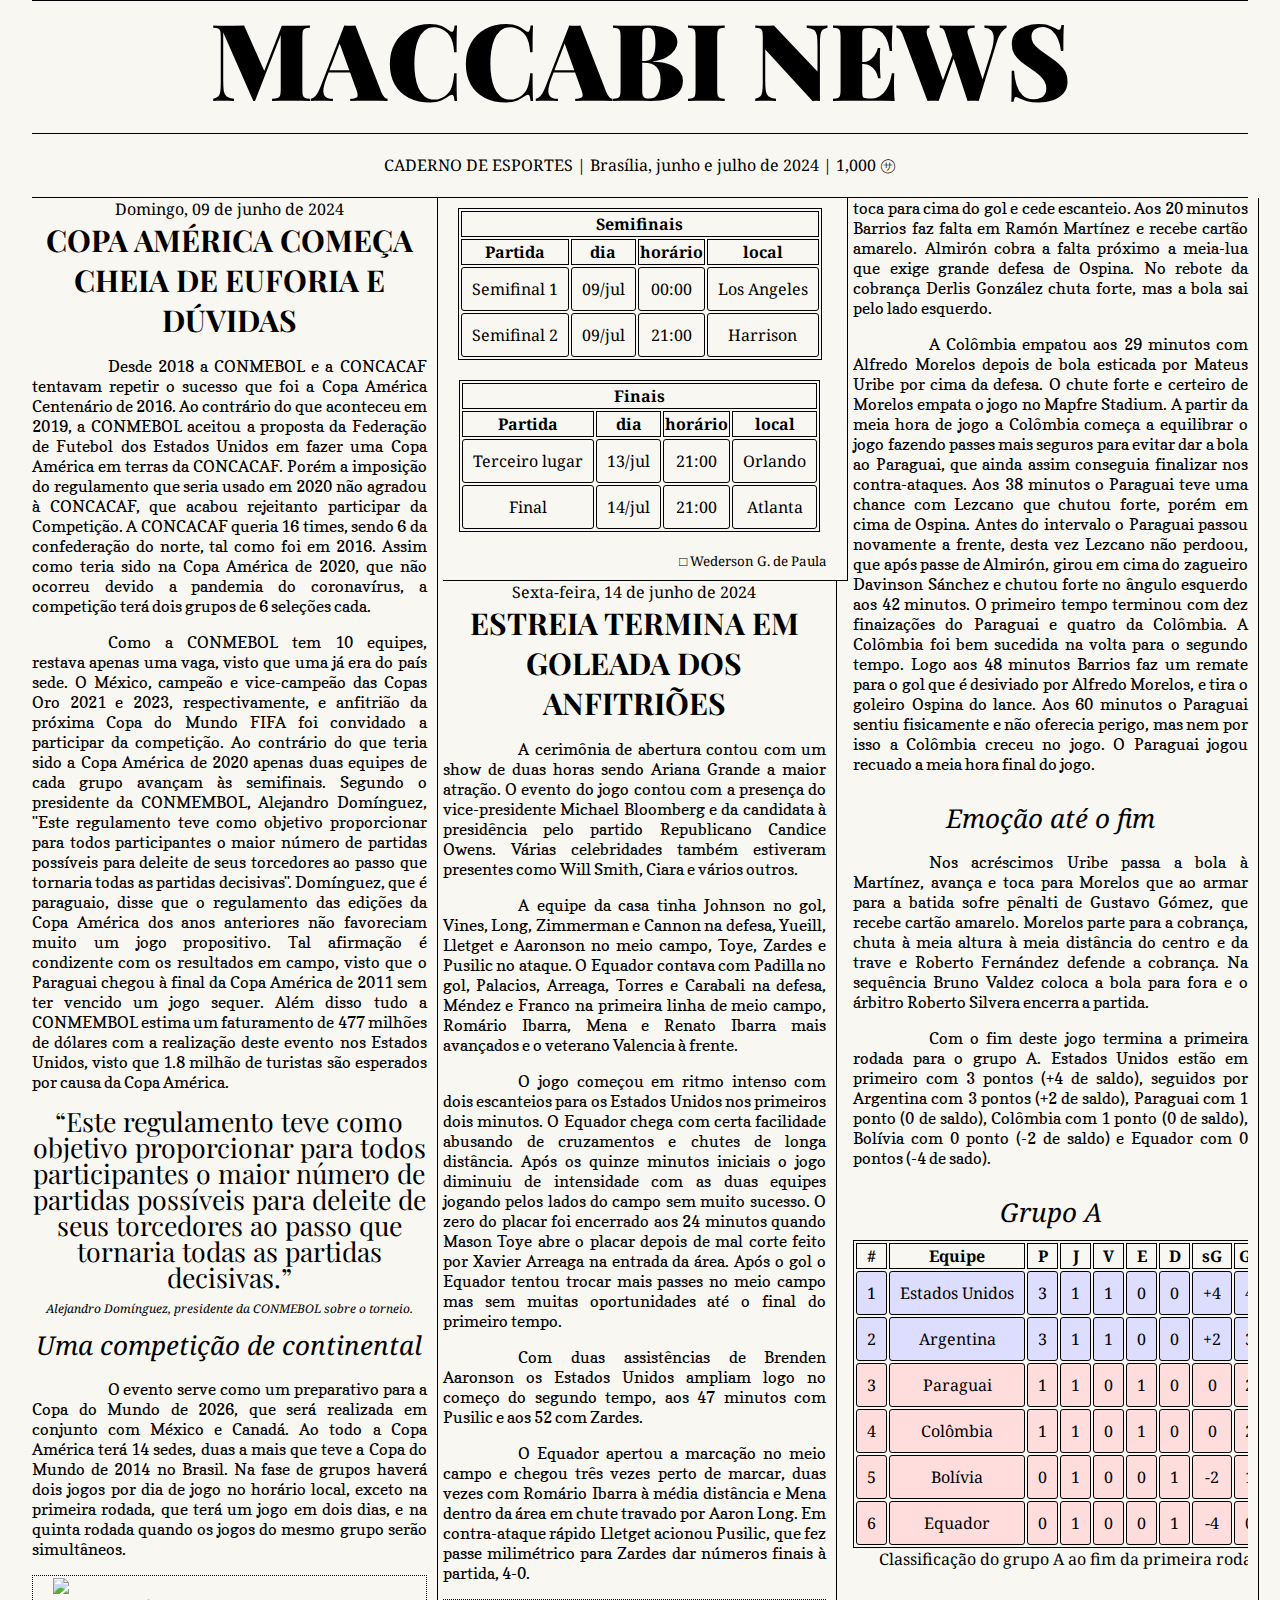
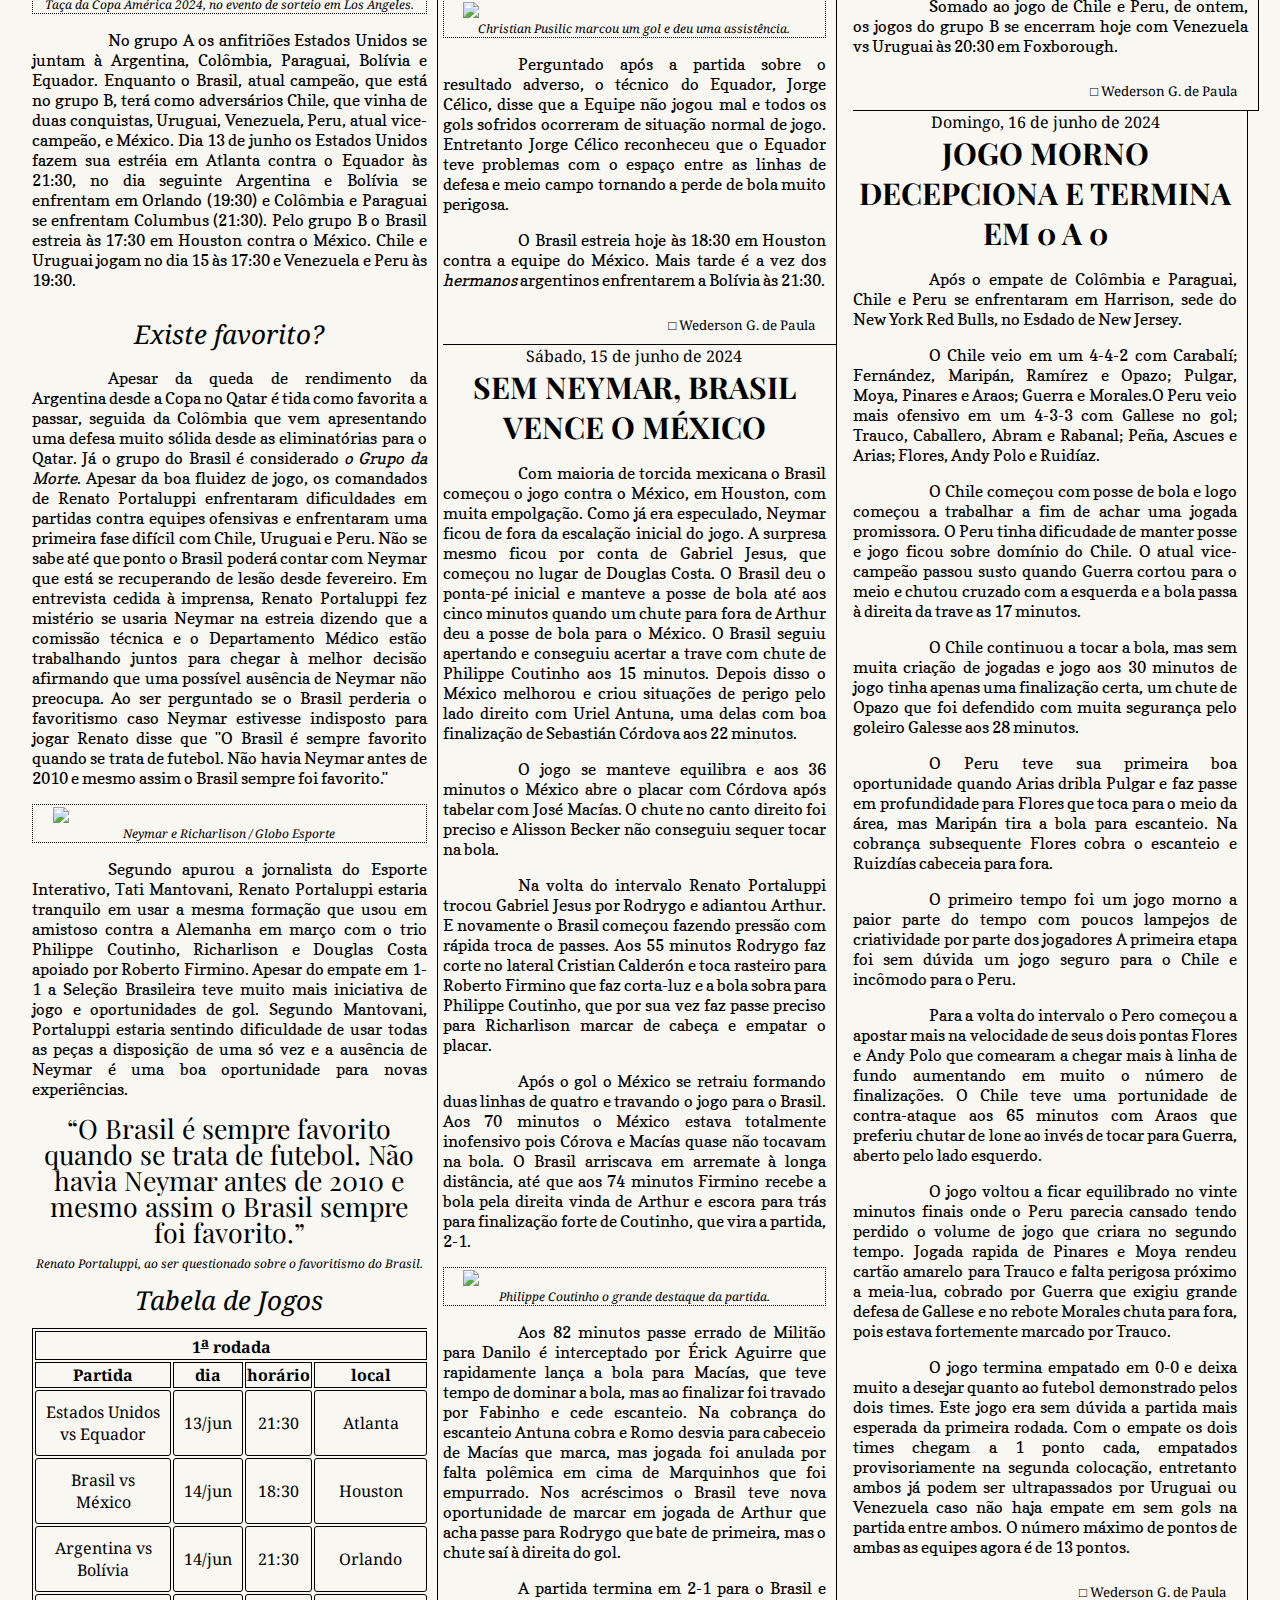
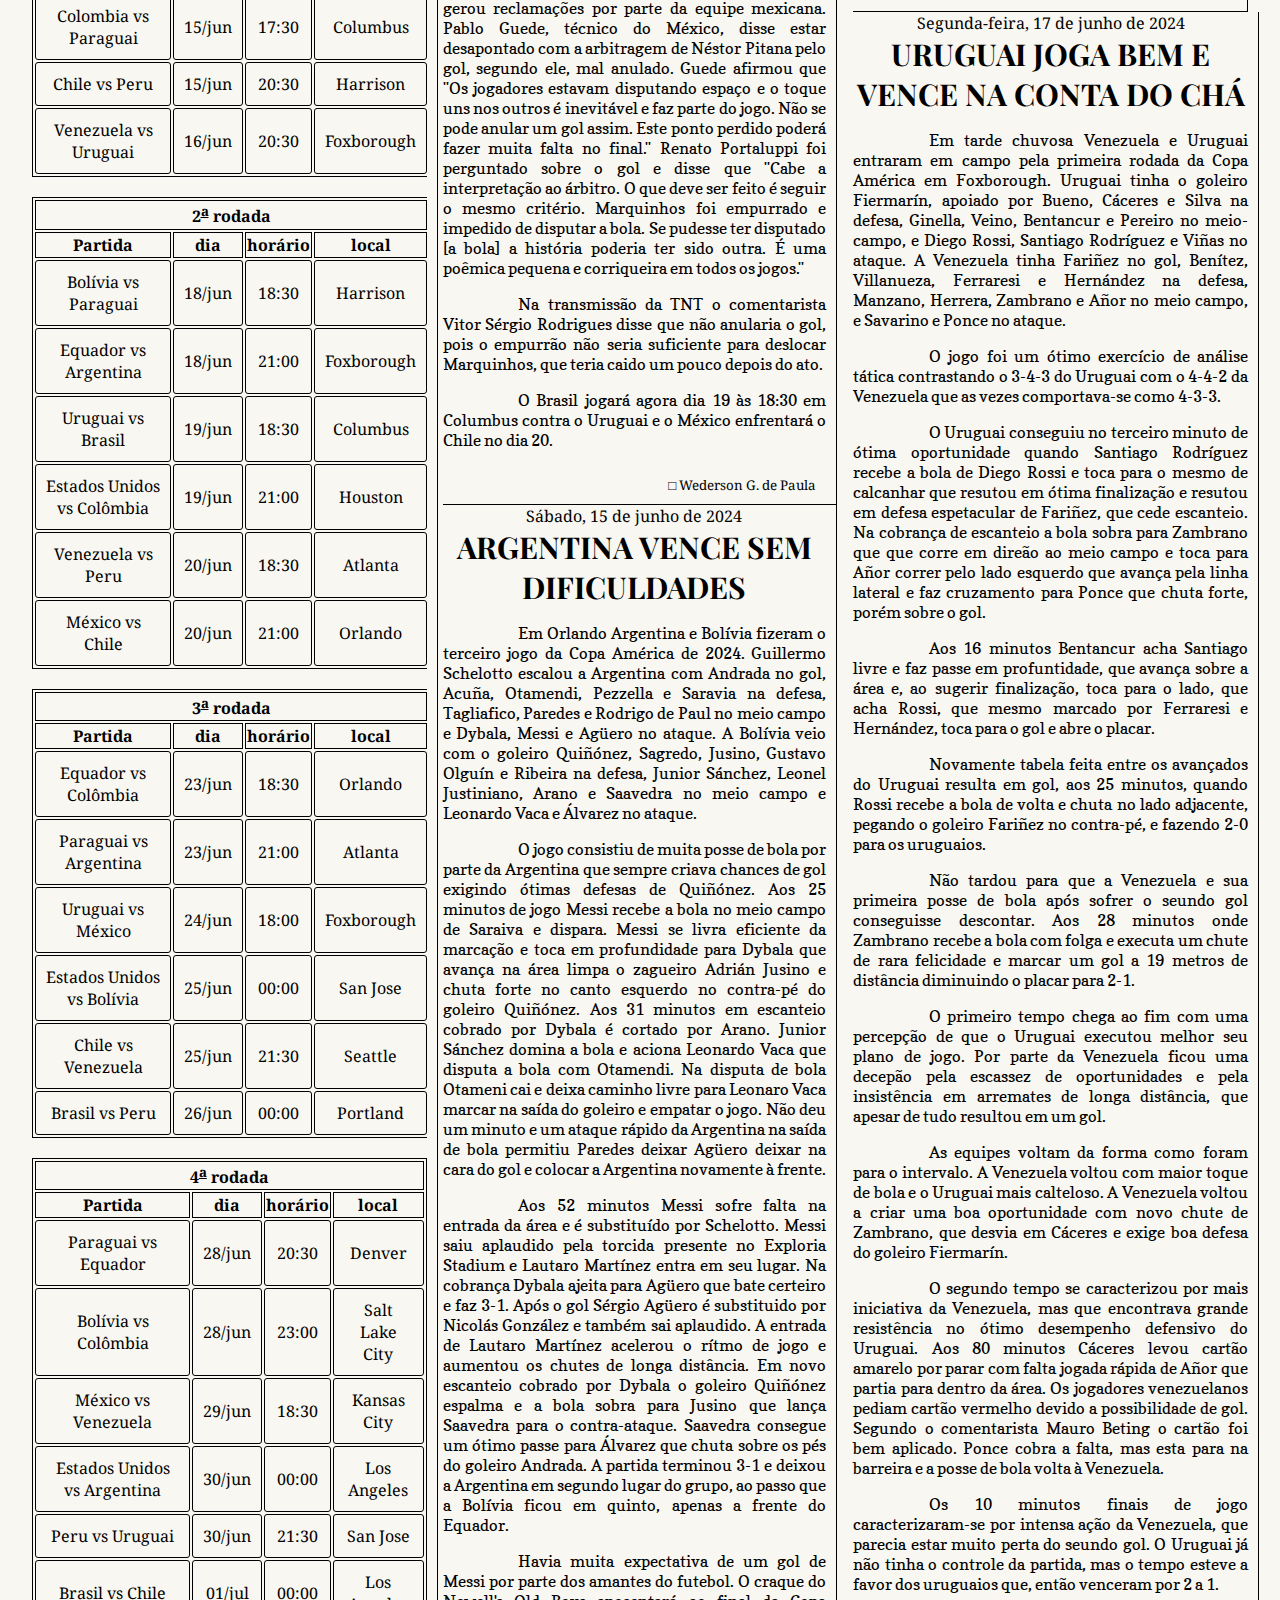
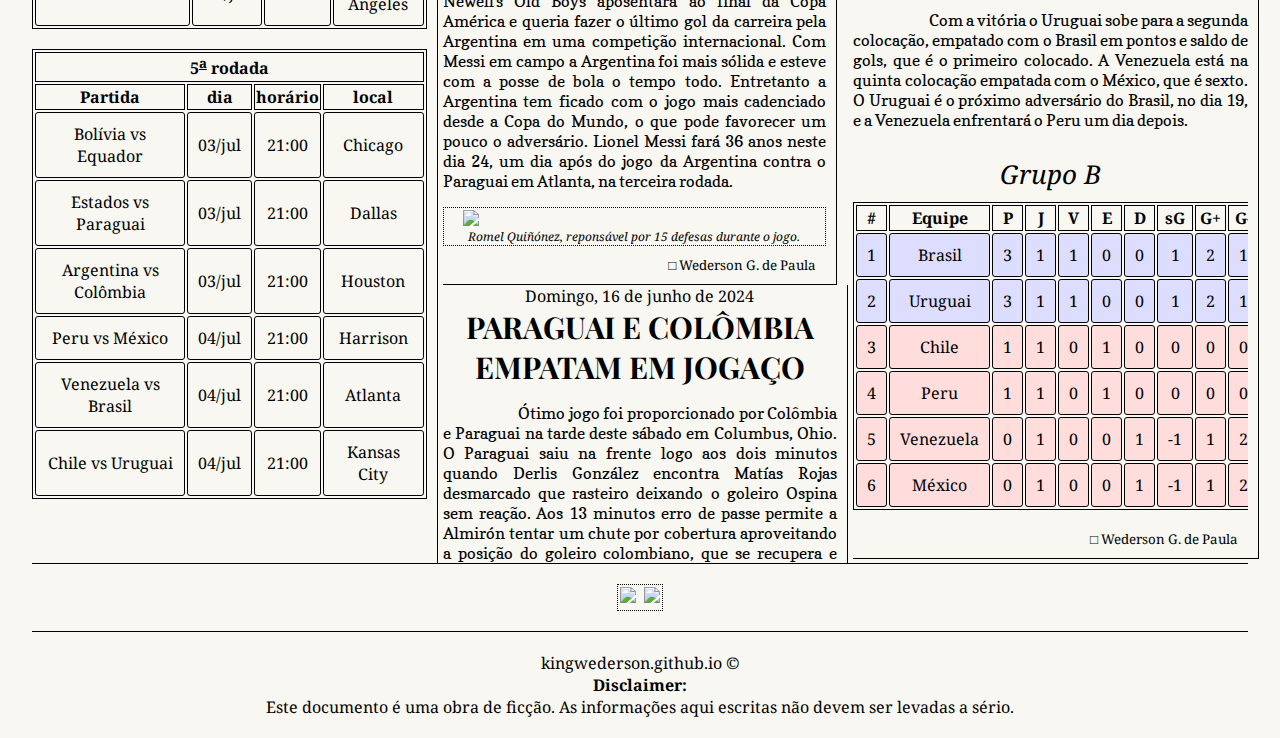
==== commit a97f9a95: "Add files via upload" ====
--- a/ca2024/index.html
+++ b/ca2024/index.html
@@ -915,6 +915,7 @@
                 <h1>Uruguai joga bem e vence na conta do chá</h1>
                 <p>Em tarde chuvosa Venezuela e Uruguai entraram em campo pela primeira rodada da Copa América em Foxborough. Uruguai tinha o goleiro Fiermarín, apoiado por Bueno, Cáceres e Silva na defesa, Ginella, Veino, Bentancur e Pereiro no meio-campo, e Diego Rossi, Santiago Rodríguez e Viñas no ataque. A Venezuela tinha Fariñez no gol, Benítez, Villanueza, Ferraresi e Hernández na defesa, Manzano, Herrera, Zambrano e Añor no meio campo, e Savarino e Ponce no ataque.</p>
                 <p>O jogo foi um ótimo exercício de análise tática contrastando o 3-4-3 do Uruguai com o 4-4-2 da Venezuela que as vezes comportava-se como 4-3-3.</p>
+            </div>
                 <p>O Uruguai conseguiu no terceiro minuto de ótima oportunidade quando Santiago Rodríguez recebe a bola de Diego Rossi e toca para o mesmo de calcanhar que resutou em ótima finalização e resutou em defesa espetacular de Fariñez, que cede escanteio. Na cobrança de escanteio a bola sobra para Zambrano que que corre em direão ao meio campo e toca para Añor correr pelo lado esquerdo que avança pela linha lateral e faz cruzamento para Ponce que chuta forte, porém sobre o gol.</p>
                 <p>Aos 16 minutos Bentancur acha Santiago livre e faz passe em profuntidade, que avança sobre a área e, ao sugerir finalização, toca para o lado, que acha Rossi, que mesmo marcado por Ferraresi e Hernández, toca para o gol e abre o placar.</p>
                 <p>Novamente tabela feita entre os avançados do Uruguai resulta em gol, aos 25 minutos, quando Rossi recebe a bola de volta e chuta no lado adjacente, pegando o goleiro Fariñez no contra-pé, e fazendo 2-0 para os uruguaios.</p>
@@ -1013,7 +1014,7 @@
                         </tr>
                     </tbody></table>
                 </div>
-            </div>
+            <assina>&square; Wederson G. de Paula</assina>
         </article>
 
 
